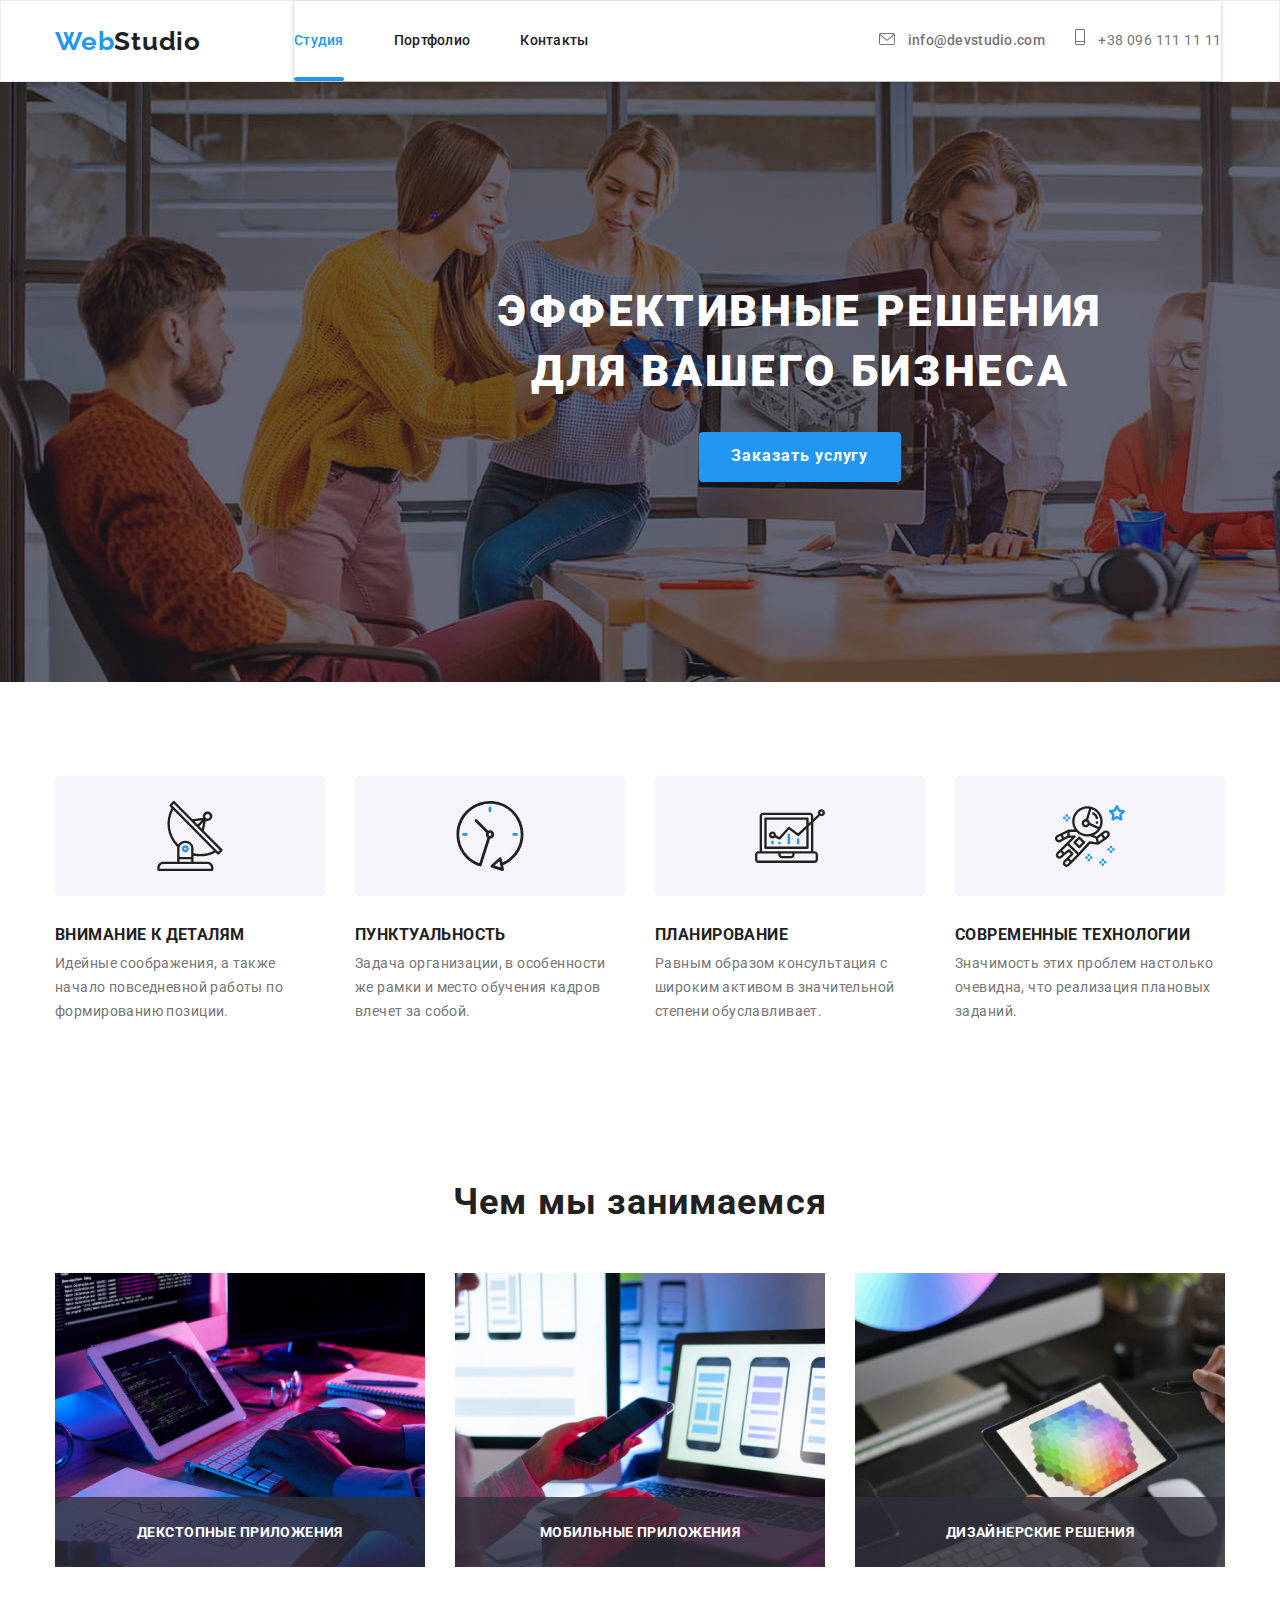
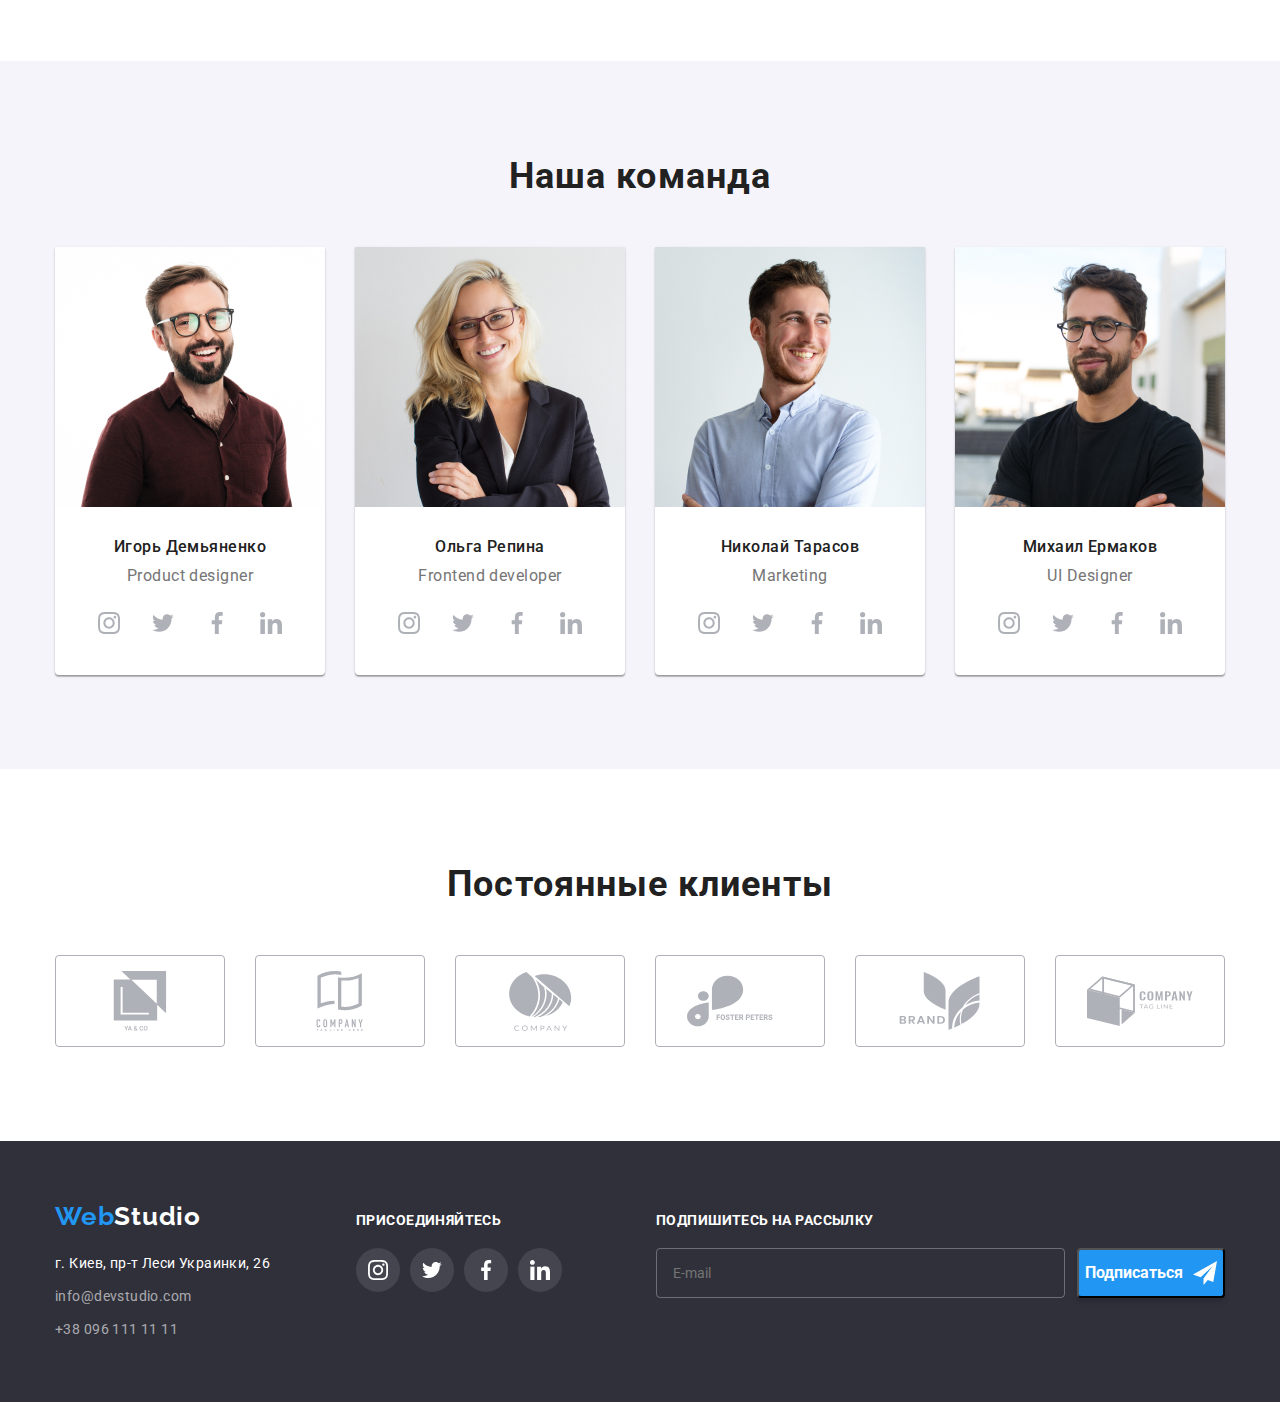
==== index.html @ 5442c419 "123" ====
<!DOCTYPE html>
<html lang="ru">

<head>
	<meta charset="UTF-8">
	<meta http-equiv="X-UA-Compatible" content="IE=edge">
	<meta name="viewport" content="width=device-width, initial-scale=1.0">
	<title>Document</title>

	<link rel="preconnect" href="https://fonts.googleapis.com" />
	<link rel="preconnect" href="https://fonts.gstatic.com" crossorigin />
	<link
		href="https://fonts.googleapis.com/css2?family=Raleway:wght@700&family=Roboto:wght@400;500;700;900&display=swap"
		rel="stylesheet" />
	<link rel="stylesheet"
		href="https://cdnjs.cloudflare.com/ajax/libs/modern-normalize/1.1.0/modern-normalize.min.css" />
	<link rel="stylesheet" href="./css/main.min.css">

</head>

<body>
	<!-- Верхняя часть-->

	<header class="header">
		<div class="container header-division">
			<nav class=" header-nav">
				<a href="./" class="logo" lang="en"><span class="logo--colour">Web</span>Studio</a>
				<button type="button" class="mobile-menu" aria-expanded="false" aria-controls="menu-container"
					data-menu-button>
					<svg width="40px" height="40px" aria-label="Переключатель мобильного меню">

						<use class="icon-menu" href="./images/Presprite/Sprite.svg#burger"></use>
						<use class="icon-cross" href="./images/Presprite/Sprite.svg#close-mobile-menu"></use>
					</svg>
				</button>
				<div class="menu-container" id="menu-container" data-menu>
					<ul class="header-nav__list">
						<li class="header-nav__element"><a class="header-nav__link header-nav__link--current"
								href="./index.html">Студия</a></li>
						<li class="header-nav__element"><a class="header-nav__link"
								href="./portfolio.html">Портфолио</a>
						</li>
						<li class="header-nav__element"><a class="header-nav__link" href="">Контакты</a></li>
					</ul>
					<div class="header-auth">
						<ul class="header-auth__list">
							<li class="header-auth__element" lang="en"><a class="header-auth__link--first"
									href="mailto:info@devstudio.com">
									<svg class="header-auth-icons" width="16" height="12">
										<use href="./images/Presprite/Sprite.svg#icon-envelope-hover"></use>
									</svg>
									info@devstudio.com</a></li>
							<li class="header-auth__element"><a class="header-auth__link--second"
									href="tel:+380961111111">
									<svg class="header-auth-icons" width="10" height="16">
										<use href="./images/Presprite/Sprite.svg#icon-phone"></use>
									</svg>
									+38 096 111 11 11</a></li>
						</ul>
						<ul class="menu-container__socials">
							<li class="menu-container__element"><a class="menu-container__link" href="">Instagramm</a></li>
							<li class="menu-container__element"><a class="menu-container__link" href="">Twitter</a></li>
							<li class="menu-container__element"><a class="menu-container__link" href="">Facebook</a></li>
							<li class="menu-container__element"><a class="menu-container__link" href="">LinkedIn</a></li>
							</l>
					</div>
				</div>
			</nav>

		</div>
	</header>
	<!-- Основная часть -->
	<!-- Герой -->
	<section class="hero">

		<div class="overlay">
			<h1 class="hero-text"> ЭФФЕКТИВНЫЕ РЕШЕНИЯ ДЛЯ ВАШЕГО БИЗНЕСА </h1>
			<ul class="button-block">
				<li>
					<button class="hero-button" value="Заказать услугу" data-modal-open>Заказать услугу
					</button>
					<div class="backdrop is-hidden" data-modal>
						<div class="modal">
							<strong class="modal-text">Оставьте свои данные, мы вам перезвоним</strong>
							<form class="modal-form">
								<label class="form-element" for="user-information">Имя
									<div class="input-father">
										<input class="user-information" type="text" name="user-information"
											id="user-information">
										<span class="label-icon"><svg class="modal-icons">
												<use href="./images/Presprite/Sprite.svg#user-icon"></use>
											</svg></span>
									</div>
								</label>


								<label class="form-element" for="user-phone">Телефон
									<div class="input-father">
										<input class="user-phone" type="tel" name="user-phone" id="user-phone">
										<span class="label-icon"><svg class="modal-icons">
												<use href="./images/Presprite/Sprite.svg#user-mail-icon"></use>
											</svg></span>
									</div>
								</label>


								<label class="form-element" for="user-email">Почта
									<div class="input-father">
										<input class="user-email" type="email" name="user-email" id="user-email">
										<span class="label-icon"><svg class="modal-icons">
												<use href="./images/Presprite/Sprite.svg#user-phone-icon"></use>
											</svg></span>
									</div>
								</label>
								<label class="form-element">Коментарий<textarea placeholder="Введите текст"
										class="user-commentary"></textarea>
								</label>
								<label class="form-element checkbox">
									<input class="checkbox-square" type="checkbox" value="condition"
										name="checkbox"><span class="checkbox-icon"></span>
									<span class="checkbox-text">Cоглашаюсь с условиями и принимаю</span>
									<span class="policy"><a href="" class="chechbox-underline"> Условия
											договора</a></span>
								</label>
								<button class="submit-modal-button" type="submit">Отправить</button>
							</form>
							<button class="close-button" data-modal-close>

								<svg class="close-button-svg">
									<use href="./images/Presprite/Sprite.svg#icon-close-black"></use>
								</svg>
							</button>
						</div>
					</div>

				</li>
			</ul>
		</div>
	</section>
	<!-- Секция "Наши преимущества"-->
	<section class="section">
		<div class="container">
			<h2 class="adventeges-header-start visually-hidden">Наши преимущества</h2>
			<ul class="adventeges-block">
				<li class="adventeges-block-element icon-sattelite">

					<h3 class="adventeges-header-text">Внимание к деталям</h3>
					<p class="adventeges-text">Идейные соображения, а также начало повседневной работы по формированию
						позиции.</p>
				</li>
				<li class="adventeges-block-element icon-clock">
					<h3 class="adventeges-header-text">Пунктуальность</h3>
					<p class="adventeges-text">Задача организации, в особенности же рамки и место обучения кадров влечет
						за собой.</p>
				</li>
				<li class="adventeges-block-element icon-diagrame">
					<h3 class="adventeges-header-text">Планирование</h3>
					<p class="adventeges-text">Равным образом консультация с широким активом в значительной степени
						обуславливает.</p>
				</li>
				<li class="adventeges-block-element icon-austronavt">
					<h3 class="adventeges-header-text">Современные технологии</h3>
					<p class="adventeges-text">Значимость этих проблем настолько очевидна, что реализация плановых
						заданий.</p>
				</li>
			</ul>
		</div>
	</section>
	<!-- Секция "Чем занимаемся"-->
	<section class=" section what-we-do">
		<div class="container">

			<h2 class="what-we-do-header">Чем мы занимаемся</h2>
			<ul class="what-we-do-list">
				<li class="what-we-do-element">
					<img src="./images/img1section2.jpg" alt="Фото програмирования" width="370">
					<div class="what-we-do-overlay">
						<p class="what-we-do-overlay-text">ДЕКСТОПНЫЕ ПРИЛОЖЕНИЯ</p>
					</div>
				</li>
				<li class="what-we-do-element"><img src="./images/img2section2.jpg"
						alt="Фото взаимодействия с телефоном" width="370">
					<div class="what-we-do-overlay">
						<p class="what-we-do-overlay-text">МОБИЛЬНЫЕ ПРИЛОЖЕНИЯ</p>
					</div>
				</li>
				<li class="what-we-do-element">
					<img src="./images/img3section2.jpg" alt="Фото планшета с шестигранником" width="370">
					<div class="what-we-do-overlay">
						<p class="what-we-do-overlay-text">ДИЗАЙНЕРСКИЕ РЕШЕНИЯ</p>
					</div>
				</li>
			</ul>
		</div>
	</section>
	<!--Наша команда-->
	<section class="team-section section">
		<div class="container">
			<h2 class="team-section-header">Наша команда</h2>
			<ul class="team-list">
				<li class="team-list-elements">
					<img src="./images/img1section3.jpg" alt="Игорь">
					<div class="team-list-border">
						<h3 class="team-header-text">Игорь Демьяненко</h3>
						<p class="team-text">Product designer</p>
						<ul class="team-links-list">
							<li class="team-links-element"><a class="team-link" href=""><svg class="social-team-svg"
										alt="instagram">
										<use href="./images/Presprite/Sprite.svg#icon-instagram-icon"></use>
									</svg></a></li>
							<li class="team-links-element"><a class="team-link" href=""><svg class="social-team-svg">
										<use href="./images/Presprite/Sprite.svg#icon-twitter"></use>
									</svg></a></li>
							<li class="team-links-element"><a class="team-link" href=""><svg class="social-team-svg">
										<use href="./images/Presprite/Sprite.svg#icon-facebook"></use>
									</svg></a></li>
							<li class="team-links-element"><a class="team-link" href=""><svg class="social-team-svg">
										<use href="./images/Presprite/Sprite.svg#icon-linkedin"></use>
									</svg></a></li>
						</ul>
					</div>
				</li>
				<li class="team-list-elements">
					<img src="./images/img2section3.jpg" alt="Ольга">
					<div class="team-list-border">
						<h3 class="team-header-text">Ольга Репина</h3>
						<p class="team-text">Frontend developer</p>
						<ul class="team-links-list">
							<li class="team-links-element"><a class="team-link" href=""><svg class="social-team-svg"
										alt="instagram">
										<use href="./images/Presprite/Sprite.svg#icon-instagram-icon"></use>
									</svg></a></li>
							<li class="team-links-element"><a class="team-link" href=""><svg class="social-team-svg">
										<use href="./images/Presprite/Sprite.svg#icon-twitter"></use>
									</svg></a></li>
							<li class="team-links-element"><a class="team-link" href=""><svg class="social-team-svg">
										<use href="./images/Presprite/Sprite.svg#icon-facebook"></use>
									</svg></a></li>
							<li class="team-links-element"><a class="team-link" href=""><svg class="social-team-svg">
										<use href="./images/Presprite/Sprite.svg#icon-linkedin"></use>
									</svg></a></li>
						</ul>
					</div>
				</li>
				<li class="team-list-elements">
					<img src="./images/img3section3.jpg" alt="Николай">
					<div class="team-list-border">
						<h3 class="team-header-text">Николай Тарасов</h3>
						<p class="team-text">Marketing</p>
						<ul class="team-links-list">
							<li class="team-links-element"><a class="team-link" href=""><svg class="social-team-svg"
										alt="instagram">
										<use href="./images/Presprite/Sprite.svg#icon-instagram-icon"></use>
									</svg></a></li>
							<li class="team-links-element"><a class="team-link" href=""><svg class="social-team-svg">
										<use href="./images/Presprite/Sprite.svg#icon-twitter"></use>
									</svg></a></li>
							<li class="team-links-element"><a class="team-link" href=""><svg class="social-team-svg">
										<use href="./images/Presprite/Sprite.svg#icon-facebook"></use>
									</svg></a></li>
							<li class="team-links-element"><a class="team-link" href=""><svg class="social-team-svg">
										<use href="./images/Presprite/Sprite.svg#icon-linkedin"></use>
									</svg></a></li>
						</ul>
					</div>
				</li>
				<li class="team-list-elements">
					<img src="./images/img4section3.jpg" alt="Михаил">
					<div class="team-list-border">
						<h3 class="team-header-text">Михаил Ермаков</h3>
						<p class="team-text">UI Designer</p>
						<ul class="team-links-list">
							<li class="team-links-element"><a class="team-link" href=""><svg class="social-team-svg"
										alt="instagram">
										<use href="./images/Presprite/Sprite.svg#icon-instagram-icon"></use>
									</svg></a></li>
							<li class="team-links-element"><a class="team-link" href=""><svg class="social-team-svg">
										<use href="./images/Presprite/Sprite.svg#icon-twitter"></use>
									</svg></a></li>
							<li class="team-links-element"><a class="team-link" href=""><svg class="social-team-svg">
										<use href="./images/Presprite/Sprite.svg#icon-facebook"></use>
									</svg></a></li>
							<li class="team-links-element"><a class="team-link" href=""><svg class="social-team-svg">
										<use href="./images/Presprite/Sprite.svg#icon-linkedin"></use>
									</svg></a></li>
						</ul>
					</div>
				</li>

			</ul>
		</div>
	</section>
	<!-- Наши клиенты -->

	<section class="clients-section section">
		<div class="container">
			<h2 class="clients-section-header">Постоянные клиенты</h2>
			<ul class="clients-list">
				<li class="clients-element"><a class="clients-link" href=""><svg class="client-icon">
							<use href="./images/Presprite/Sprite.svg#icon-client1"></use>
						</svg></a>
				</li>
				<li class="clients-element"><a class="clients-link" href=""><svg class="client-icon">
							<use href="./images/Presprite/Sprite.svg#icon-client2"></use>
						</svg></a></li>
				<li class="clients-element"><a class="clients-link" href=""><svg class="client-icon">
							<use href="./images/Presprite/Sprite.svg#icon-client3"></use>
						</svg></a></li>
				<li class="clients-element"><a class="clients-link" href=""><svg class="client-icon">
							<use href="./images/Presprite/Sprite.svg#icon-client4"></use>
						</svg></a></li>
				<li class="clients-element"><a class="clients-link" href=""><svg class="client-icon">
							<use href="./images/Presprite/Sprite.svg#icon-client5"></use>
						</svg></a></li>
				<li class="clients-element"><a class="clients-link" href=""><svg class="client-icon">
							<use href="./images/Presprite/Sprite.svg#icon-client6"></use>
						</svg></a></li>
			</ul>
		</div>
	</section>
	<!-- Нижняя часть-->

	<footer class="footer">
		<div class="bottom-block container ">
			<div class="logo-block">
				<a href="./" class="logo logo-block__link"> <span class="logo--colour">Web</span>Studio</a>
				<address class="adress">
					<ul class="adress__list">
						<li class="adress-element"><a class="adress__link"
								href="https://www.google.com/maps/place/%D0%B1%D1%83%D0%BB%D1%8C%D0%B2%D0%B0%D1%80+%D0%9B%D0%B5%D1%81%D1%96+%D0%A3%D0%BA%D1%80%D0%B0%D1%97%D0%BD%D0%BA%D0%B8,+26,+%D0%9A%D0%B8%D1%97%D0%B2,+02000">г.
								Киев, пр-т Леси Украинки, 26</a></li>
						<li class="adress-element" lang="en"><a class="adress__link adress__link--second"
								href="mailto:info@devstudio.com">info@devstudio.com</a></li>
						<li class="adress-element"><a class="adress__link adress__link--second"
								href="tel:+380961111111">+38 096 111 11 11</a></li>
					</ul>
				</address>
			</div>
			<div class="follow-us">
				<p class="follow-us__title">Присоединяйтесь</p>
				<ul class="follow-us__list">
					<li class="follow-us__element"><a class="follow-us__link" href=""><svg class="follow-us__svg">
								<use href="./images/Presprite/Sprite.svg#icon-instagram-icon"></use>
							</svg></a></li>
					<li class="follow-us__element"><a class="follow-us__link" href=""><svg class="follow-us__svg">
								<use href="./images/Presprite/Sprite.svg#icon-twitter"></use>
							</svg></a></li>
					<li class="follow-us__element"><a class="follow-us__link" href=""><svg class="follow-us__svg">
								<use href="./images/Presprite/Sprite.svg#icon-facebook"></use>
							</svg></a></li>
					<li class="follow-us__element"><a class="follow-us__link" href=""><svg class="follow-us__svg">
								<use href="./images/Presprite/Sprite.svg#icon-linkedin"></use>
							</svg></a></li>
				</ul>
			</div>
			<div class="sign">
				<p class="sign__title">ПОДПИШИТЕСЬ НА РАССЫЛКУ</p>
				<form class="sign__form">
					<input class="sign__input" type="email" placeholder="E-mail">
					<button class="sign-button">Подписаться <span class="sign-button__jet"></span>
					</button>
				</form>
			</div>
		</div>
	</footer>
	<script src="./js/modal.js"></script>
	<script src="./js/mobile-menu.js"></script>
</body>

</html>
---- css/main.min.css ----
:root{--primary-text-color: #212121;--logo-span-color: #2196f3;--filler-colour: #2196f3;--contact-links-color: #757575;--filler-text-color: #757575;--hero-background-color: #2F303A;--hero-text-color: #ffffff;--footer-background-color: #2F303A;--portfolio-buttons-background-color: #F5F4FA;--clients-colour: #AFB1B8}.visually-hidden{position:absolute;white-space:nowrap;width:1px;height:1px;overflow:hidden;border:0;padding:0;clip:rect(0 0 0 0);-webkit-clip-path:inset(50%);clip-path:inset(50%);margin:-1px}body{font-family:Roboto, sans-serif;font-weight:400;font-size:14px;line-height:1.71;letter-spacing:0.03em;color:var(--primary-text-color)}body,h1,h2,h3,h4,p,ul,ol{margin:0px;padding:0px}li{list-style-type:none}a{text-decoration:none}img{max-width:100%;display:block;height:auto}.container{padding-left:15px;padding-right:15px;margin-left:auto;margin-right:auto}@media screen and (min-width: 480px){.container{width:480px}}@media screen and (min-width: 480px){.container{width:480px}}@media screen and (min-width: 768px){.container{width:768px}}@media screen and (min-width: 1200px){.container{width:1200px}}.section{padding:60px 0}@media screen and (min-width: 1200px){.section{padding:94px 0}}.header{height:62px;width:100%;border:1px solid #ECECEC}@media screen and (min-width: 768px){.header{height:82px}}.logo{font-family:Raleway, sans-serif;font-weight:700;font-size:24px;line-height:1.167;letter-spacing:0.03em;color:var(--primary-text-color)}@media screen and (max-width: 767.98px){.logo{padding:16px 0}}@media screen and (min-width: 1200px){.logo{font-size:26px;line-height:1.19}}.logo--colour{color:var(--logo-span-color)}.header-division{position:relative;display:block}@media screen and (min-width: 768px){.header-division{display:-webkit-box;display:-ms-flexbox;display:flex}}@media screen and (min-width: 1200px){.header-division{display:-webkit-box;display:-ms-flexbox;display:flex}}.header-nav{display:-webkit-box;display:-ms-flexbox;display:flex;-webkit-box-align:center;-ms-flex-align:center;align-items:center;-webkit-box-pack:justify;-ms-flex-pack:justify;justify-content:space-between}@media screen and (min-width: 768px){.header-nav{height:80px;-webkit-box-align:center;-ms-flex-align:center;align-items:center}}@media screen and (min-width: 1200px){.header-nav{height:80px;-webkit-box-align:center;-ms-flex-align:center;align-items:center}}.mobile-menu{position:absolute;display:-webkit-inline-box;display:-ms-inline-flexbox;display:inline-flex;margin:0;padding:0;border:0;top:10px;right:15px;background-color:transparent;z-index:10}.mobile-menu:hover,.mobile-menu:focus{fill:var(--logo-span-color)}@media screen and (min-width: 768px){.mobile-menu{display:none}}.icon-cross{z-index:10}.mobile-menu .icon-cross{display:none;overflow:hidden}.mobile-menu.is-open .icon-cross{display:block}.mobile-menu.is-open .icon-menu{display:none}.mobile-menu.is-open .logo{display:none}.menu-container{display:none;position:absolute;width:100%;height:796px;padding:48px 40px;z-index:1;top:0;left:0;background-color:var(--hero-text-color);-webkit-box-shadow:0px 4px 8px rgba(0,0,0,0.04),0px 2px 4px rgba(0,0,0,0.08),0px 1px 3px rgba(0,0,0,0.16);box-shadow:0px 4px 8px rgba(0,0,0,0.04),0px 2px 4px rgba(0,0,0,0.08),0px 1px 3px rgba(0,0,0,0.16)}.menu-container.is-open{display:block}@media screen and (min-width: 768px){.menu-container{display:-webkit-box;display:-ms-flexbox;display:flex;position:static;height:80px;margin-left:88px;width:auto;padding:0}}@media screen and (min-width: 1200px){.menu-container{display:-webkit-box;display:-ms-flexbox;display:flex;position:static;height:80px;margin-left:93px;width:auto;padding:0}}.header-nav__list{margin-bottom:301px}@media screen and (min-width: 768px){.header-nav__list{height:80px;display:-webkit-box;display:-ms-flexbox;display:flex;-webkit-box-align:center;-ms-flex-align:center;align-items:center;text-align:center;margin-bottom:0}}@media screen and (min-width: 1200px){.header-nav__list{height:80px;display:-webkit-box;display:-ms-flexbox;display:flex;text-align:center;margin-bottom:0%}}@media screen and (max-width: 767.98px){.header-nav__element{margin-bottom:32px}}@media screen and (min-width: 768px){.header-nav__element{margin-left:50px}.header-nav__element:first-child{margin-left:0px}}@media screen and (min-width: 1200px){.header-nav__element{margin-left:50px}.header-nav__element:first-child{margin-left:0px}}@media screen and (max-width: 767.98px){.header-nav__element:last-child{margin-bottom:0}}.header-nav__link{font-weight:500;font-size:40px;line-height:47px;text-align:center;letter-spacing:0.02em;color:var(--primary-text-color)}.header-nav__link:hover,.header-nav__link:focus,.header-nav__link:active{color:var(--logo-span-color);cursor:pointer}@media screen and (min-width: 768px){.header-nav__link{font-size:14px;line-height:16px}}@media screen and (min-width: 768px){.header-nav__link{position:relative;display:-webkit-box;display:-ms-flexbox;display:flex;-webkit-box-pack:center;-ms-flex-pack:center;justify-content:center;padding-top:32px;padding-bottom:32px;font-weight:500;font-size:14px;line-height:1.14;letter-spacing:0.02em;color:var(--primary-text-color);-webkit-transition:color 250ms cubic-bezier(0.4, 0, 0.2, 1);transition:color 250ms cubic-bezier(0.4, 0, 0.2, 1)}.header-nav__link::after{content:'';position:absolute;bottom:0px;left:0px;width:100%;height:4px;border-radius:4px;background-color:var(--filler-colour);-webkit-transform:scaleX(0);transform:scaleX(0);-webkit-transition:-webkit-transform 250ms cubic-bezier(0.4, 0, 0.2, 1);transition:-webkit-transform 250ms cubic-bezier(0.4, 0, 0.2, 1);transition:transform 250ms cubic-bezier(0.4, 0, 0.2, 1);transition:transform 250ms cubic-bezier(0.4, 0, 0.2, 1), -webkit-transform 250ms cubic-bezier(0.4, 0, 0.2, 1)}.header-nav__link:hover::after,.header-nav__link:focus::after,.header-nav__link:active::after{display:block;-webkit-transform:scaleX(1);transform:scaleX(1)}}@media screen and (min-width: 768px){.header-nav__link--current{color:var(--logo-span-color)}}@media screen and (min-width: 768px){.header-nav__link--current::after{content:'';position:absolute;bottom:0px;left:0px;width:100%;height:4px;border-radius:4px;-webkit-transform:scaleX(1);transform:scaleX(1);background-color:var(--filler-colour)}}@media screen and (min-width: 768px){.header-auth{display:-webkit-box;display:-ms-flexbox;display:flex;-webkit-box-align:center;-ms-flex-align:center;align-items:center;margin-right:0}}@media screen and (min-width: 1200px){.header-auth{margin-left:auto}}@media screen and (max-width: 767.98px){.header-auth__list{display:-webkit-box;display:-ms-flexbox;display:flex;-webkit-box-orient:vertical;-webkit-box-direction:reverse;-ms-flex-direction:column-reverse;flex-direction:column-reverse}}@media screen and (min-width: 768px){.header-auth__list{display:-webkit-box;display:-ms-flexbox;display:flex;-webkit-box-pack:center;-ms-flex-pack:center;justify-content:center;-webkit-box-orient:vertical;-webkit-box-direction:normal;-ms-flex-direction:column;flex-direction:column;margin-left:55px;margin-top:0}}@media screen and (min-width: 1200px){.header-auth__list{display:-webkit-box;display:-ms-flexbox;display:flex;-ms-flex-line-pack:center;align-content:center;margin-left:290px;-webkit-box-orient:horizontal;-webkit-box-direction:normal;-ms-flex-direction:row;flex-direction:row}}@media screen and (max-width: 767.98px){.header-auth__element:first-child{margin-top:32px}}@media screen and (min-width: 1200px){.header-auth__element:first-child{margin-right:30px;-webkit-box-align:baseline;-ms-flex-align:baseline;align-items:baseline}}@media screen and (max-width: 767.98px){.header-auth__link--second{font-weight:500;font-size:34px;line-height:1.18;letter-spacing:0.02em;color:var(--filler-colour);-webkit-transition:color 250ms cubic-bezier(0.4, 0, 0.2, 1),fill 250ms cubic-bezier(0.4, 0, 0.2, 1);transition:color 250ms cubic-bezier(0.4, 0, 0.2, 1),fill 250ms cubic-bezier(0.4, 0, 0.2, 1)}.header-auth__link--second:hover,.header-auth__link--second:focus{fill:var(--logo-span-color);color:var(--logo-span-color)}}@media screen and (min-width: 768px){.header-auth__link--second{color:var(--contact-links-color)}.header-auth__link--second:hover,.header-auth__link--second:focus{fill:var(--logo-span-color);color:var(--logo-span-color);-webkit-transition:color 250ms cubic-bezier(0.4, 0, 0.2, 1),fill 250ms cubic-bezier(0.4, 0, 0.2, 1);transition:color 250ms cubic-bezier(0.4, 0, 0.2, 1),fill 250ms cubic-bezier(0.4, 0, 0.2, 1)}}@media screen and (min-width: 1200px){.header-auth__link--second{padding:32px 0}}@media screen and (max-width: 767.98px){.header-auth__link--first{font-size:24px;line-height:28px;color:var(--contact-links-color)}}@media screen and (min-width: 480px){.header-auth__link--first{width:161px;font-weight:500;letter-spacing:0.02em;color:var(--contact-links-color);-webkit-transition:color 250ms cubic-bezier(0.4, 0, 0.2, 1),fill 250ms cubic-bezier(0.4, 0, 0.2, 1);transition:color 250ms cubic-bezier(0.4, 0, 0.2, 1),fill 250ms cubic-bezier(0.4, 0, 0.2, 1)}}.header-auth__link--first:hover,.header-auth__link--first:focus{fill:var(--logo-span-color);color:var(--logo-span-color)}@media screen and (min-width: 768px){.header-auth__link--first{-webkit-transition:color 250ms cubic-bezier(0.4, 0, 0.2, 1),fill 250ms cubic-bezier(0.4, 0, 0.2, 1);transition:color 250ms cubic-bezier(0.4, 0, 0.2, 1),fill 250ms cubic-bezier(0.4, 0, 0.2, 1)}}@media screen and (min-width: 1200px){.header-auth__link--first{padding:32px 0}}@media screen and (max-width: 767.98px){.header-auth-icons{display:none}}@media screen and (min-width: 768px){.header-auth-icons{margin-right:10px;fill:currentColor}}@media screen and (max-width: 767.98px){.menu-container__socials{display:-webkit-box;display:-ms-flexbox;display:flex;max-width:480px;-webkit-box-pack:justify;-ms-flex-pack:justify;justify-content:space-between;margin-top:64px}}@media screen and (min-width: 768px){.menu-container__socials{display:none}}.menu-container__element{padding-right:5px;border-right:1px solid rgba(33,33,33,0.2)}.menu-container__element:last-child{padding-right:0;border:none}.menu-container__element:not(:first-child){padding-left:5px}@media screen and (max-width: 767.98px){.menu-container__link{font-size:normal;font-weight:500;font-size:18px;line-height:1.22;letter-spacing:0.02em;color:var(--filler-colour)}}.hero{display:-webkit-box;display:-ms-flexbox;display:flex;background:var(--hero-background-color);-ms-flex-line-pack:center;align-content:center;-webkit-box-align:center;-ms-flex-align:center;align-items:center;width:1600px;margin:0 auto}.hero-text{width:696px;margin:0 auto}.button-block{margin-left:auto;margin-right:auto;width:202px;height:50px;border-radius:4px;background-color:var(--filler-colour)}.hero-button{height:50px;padding:10px 32px;border:none;font-weight:700;font-size:16px;line-height:1, 87;letter-spacing:0.06em;background-color:inherit;color:var(--hero-text-color);z-index:2;cursor:pointer}.hero-text{margin-bottom:30px;font-weight:900;font-size:44px;line-height:1.36;text-align:center;letter-spacing:0.06em;text-transform:uppercase;color:var(--hero-text-color)}.backdrop{position:fixed;top:0;left:0;width:100%;height:100%;background-color:rgba(0,0,0,0.2);-webkit-transition:opacity 250ms cubic-bezier(0.4, 0, 0.2, 1),visibility 250ms cubic-bezier(0.4, 0, 0.2, 1);transition:opacity 250ms cubic-bezier(0.4, 0, 0.2, 1),visibility 250ms cubic-bezier(0.4, 0, 0.2, 1)}.backdrop.is-hidden{opacity:0;pointer-events:none;visibility:hidden;-webkit-transition:opacity 250ms cubic-bezier(0.4, 0, 0.2, 1),visibility 250ms cubic-bezier(0.4, 0, 0.2, 1);transition:opacity 250ms cubic-bezier(0.4, 0, 0.2, 1),visibility 250ms cubic-bezier(0.4, 0, 0.2, 1)}.modal{position:absolute;top:50%;left:50%;-webkit-transform:translate(-50%, -50%);transform:translate(-50%, -50%);padding:40px 41px;max-width:528px;max-height:581px;z-index:110;background-color:#ffffff;border-radius:4px;-webkit-transition:opacity 250ms cubic-bezier(0.4, 0, 0.2, 1);transition:opacity 250ms cubic-bezier(0.4, 0, 0.2, 1);visibility:250ms cubic-bezier(0.4, 0, 0.2, 1)}.overlay{display:inline-block;-webkit-box-align:center;-ms-flex-align:center;align-items:center;width:1600px;height:600px;padding-top:200px;padding-bottom:200px;margin-left:auto;margin-right:auto;background-repeat:no-repeat;background-position:center;background-size:cover;background-image:-webkit-gradient(linear, left top, right top, from(rgba(47,48,58,0.4)), to(rgba(47,48,58,0.4))),url(../images/herobackground.jpg);background-image:linear-gradient(to right, rgba(47,48,58,0.4), rgba(47,48,58,0.4)),url(../images/herobackground.jpg)}.modal-form{display:-webkit-box;display:-ms-flexbox;display:flex;-webkit-box-orient:vertical;-webkit-box-direction:normal;-ms-flex-direction:column;flex-direction:column}.form-element{position:relative;margin-top:10px;font-weight:400;font-size:12px;line-height:20px;letter-spacing:0.01em}.user-information,.user-phone,.user-email{width:100%;height:40px;outline:none;border:1px solid rgba(33,33,33,0.2);-webkit-transform:border 250ms;transform:border 250ms}.user-information,.user-phone,.user-email,.user-commentary{border-radius:4px;-webkit-transition:border 250ms cubic-bezier(0.4, 0, 0.2, 1);transition:border 250ms cubic-bezier(0.4, 0, 0.2, 1)}.user-information:focus,.user-information:focus,.user-information:focus,.user-information:focus,.user-phone:focus,.user-phone:focus,.user-phone:focus,.user-phone:focus,.user-email:focus,.user-email:focus,.user-email:focus,.user-email:focus,.user-commentary:focus,.user-commentary:focus,.user-commentary:focus,.user-commentary:focus{border:1px solid #2196F3}.user-commentary{width:100%;height:120px;padding:12px 16px;resize:none;outline:none;border:1px solid rgba(33,33,33,0.2)}.input-father{position:relative}.user-phone,.user-information,.user-email{padding:12px 42px}.label-icon{position:absolute;top:50%;left:15px;width:18px;height:18px;-webkit-transform:translateY(-50%);transform:translateY(-50%)}.user-information:focus ~ .label-icon,.user-phone:focus ~ .label-icon,.user-email:focus ~ .label-icon{fill:var(--logo-span-color)}.modal-icons{position:absolute;width:18px;height:18px;-webkit-transition:fill 250ms cubic-bezier(0.4, 0, 0.2, 1);transition:fill 250ms cubic-bezier(0.4, 0, 0.2, 1)}.modal-icons:focus{fill:var(--logo-span-color)}.submit-modal-button{margin:auto;cursor:pointer;margin-top:30px;width:200px;height:50px;padding:0;color:var(--hero-text-color);background:#188CE8;-webkit-box-shadow:0px 4px 4px rgba(0,0,0,0.15);box-shadow:0px 4px 4px rgba(0,0,0,0.15);border-radius:4px;border-width:0px;font-weight:700;font-size:16px;line-height:1.88;letter-spacing:0.06em}.form-element.checkbox{display:-webkit-box;display:-ms-flexbox;display:flex;-webkit-box-align:center;-ms-flex-align:center;align-items:center;margin-left:11px}.checkbox-square{position:relative;-webkit-appearance:none;-moz-appearance:none;appearance:none;position:absolute;-webkit-box-align:center;-ms-flex-align:center;align-items:center}.checkbox-square:checked+.checkbox-icon{border-color:var(--logo-span-color);background-color:var(--logo-span-color);background-image:url(../images/Presprite/icon-checkbox.svg);background-size:contain;background-origin:border-box}.checkbox-square:focus+.checkbox-icon{border-color:var(--logo-span-color)}.checkbox-icon{margin-right:8.38px;display:inline-block;width:16px;height:15px;border:3px solid var(--primary-text-color);border-radius:3px}.checkbox-text{font-weight:400;font-size:14px;line-height:1.73;letter-spacing:0.03em;color:var(--contact-links-color)}.policy{margin-left:2px}.chechbox-underline{font-weight:400;font-size:14px;line-height:1.73;letter-spacing:0.03em;color:var(--logo-span-color);text-decoration:underline}.modal-text{font-weight:700;font-size:20px;line-height:23px;text-align:center;letter-spacing:0.03em}.close-button{position:absolute;display:-webkit-box;display:-ms-flexbox;display:flex;-webkit-box-pack:center;-ms-flex-pack:center;justify-content:center;-webkit-box-align:center;-ms-flex-align:center;align-items:center;top:8px;right:8px;width:30px;height:30px;border-radius:50%;color:var(#000);background-color:var(--hero-text-color);border:1px solid rgba(0,0,0,0.1);cursor:pointer}.close-button-svg{width:18px;height:18px}.close-button-svg:active,.close-button-svg:focus{border:1px solid var(--logo-span-color);fill:var(--logo-span-color)}.adventeges-block{display:-webkit-box;display:-ms-flexbox;display:flex;text-align:left;margin-bottom:30px}@media screen and (max-width: 1199.98px){.adventeges-block{-ms-flex-wrap:wrap;flex-wrap:wrap}}.adventeges-block-element::before{display:block;content:"";max-width:450px;margin-bottom:30px;height:120px;border-radius:4px;background-repeat:no-repeat;background-position:center;background-color:#F5F4FA}@media screen and (min-width: 768px){.adventeges-block-element{max-width:354px}.adventeges-block-element:nth-child(2n){margin-left:30px}.adventeges-block-element:nth-child(-n+2){margin-bottom:30px}}@media screen and (min-width: 1200px){.adventeges-block-element{margin-left:30px}.adventeges-block-element:first-child{margin-left:0px}}.icon-sattelite::before{background-image:url("../images/Presprite/sattelite.svg")}.icon-clock::before{background-image:url("../images/Presprite/clock.svg")}.icon-diagrame::before{background-image:url("../images/Presprite/diagrame.svg")}.icon-austronavt::before{background-image:url("../images/Presprite/austronavt.svg")}.adventeges-header-text{margin-bottom:10px;height:16px;font-weight:700;line-height:1.14;text-transform:uppercase;color:inherit}@media screen and (max-width: 767.98px){.adventeges-header-text{text-align:center}}@media screen and (min-width: 1200px){.adventeges-header-text{width:270px}}.adventeges-text{height:75px;font-size:14px;line-height:1.71;color:var(--contact-links-color)}@media screen and (min-width: 1200px){.adventeges-text{width:270px}}@media screen and (max-width: 1199.98px){.section.what-we-do{display:none}}.what-we-do{display:block;padding-top:0px;font-weight:700;font-size:36px;line-height:1.17;text-align:center;letter-spacing:0.03em;color:inherit}.what-we-do-list{display:-webkit-box;display:-ms-flexbox;display:flex;-ms-flex-line-pack:center;align-content:center}.what-we-do-element{position:relative;height:294px}.what-we-do-element:not(:first-child){margin-left:30px}.what-we-do-overlay{position:absolute;bottom:0%;left:0%;display:-webkit-box;display:-ms-flexbox;display:flex;-webkit-box-pack:center;-ms-flex-pack:center;justify-content:center;width:100%;height:70px;background-color:rgba(47,48,58,0.8)}.what-we-do-overlay-text{display:-webkit-box;display:-ms-flexbox;display:flex;-webkit-box-align:center;-ms-flex-align:center;align-items:center;font-weight:700;font-size:14px;line-height:16px;text-align:center;letter-spacing:0.03em;color:var(--hero-text-color)}.what-we-do-header{margin-bottom:50px;font-weight:700;font-size:36px;line-height:1.17;text-align:center;letter-spacing:0.03em;color:var(--primary-text-color)}.team-section{font-weight:900;font-size:36px;line-height:1.17;text-align:center;letter-spacing:0.03em;color:inherit;background-color:#F5F4FA}.team-section-header{font-weight:700;font-size:36px;line-height:1.17;text-align:center;letter-spacing:0.03em;color:var(--primary-text-color)}.team-list{margin-top:50px;display:-webkit-box;display:-ms-flexbox;display:flex;-ms-flex-wrap:wrap;flex-wrap:wrap;-webkit-box-pack:center;-ms-flex-pack:center;justify-content:center}.team-list-elements{background:#FFFFFF;-webkit-box-shadow:0px 1px 3px rgba(0,0,0,0.12),0px 1px 1px rgba(0,0,0,0.14),0px 2px 1px rgba(0,0,0,0.2);box-shadow:0px 1px 3px rgba(0,0,0,0.12),0px 1px 1px rgba(0,0,0,0.14),0px 2px 1px rgba(0,0,0,0.2);border-radius:0px 0px 4px 4px}@media screen and (max-width: 767.98px){.team-list-elements{margin-bottom:30px;width:450px;height:622px}}@media screen and (min-width: 768px) and (max-width: 1199.98px){.team-list-elements{width:354px;height:536px}.team-list-elements:nth-child(2n){margin-left:30px}.team-list-elements:nth-child(-n+2){margin-bottom:30px}}@media screen and (min-width: 1200px){.team-list-elements:not(:first-child){margin-left:30px;width:270px}}.team-list-border{padding-top:30px;padding-bottom:30px;padding-left:32px;padding-right:32px}.team-header-text{margin-bottom:10px;font-weight:500;font-size:16px;line-height:1.19;letter-spacing:0.03em;color:inherit}.team-text{font-weight:400;font-size:16px;margin-bottom:16px;line-height:1.19;text-align:center;letter-spacing:0.03em;color:var(--contact-links-color)}.team-links-list{display:-webkit-box;display:-ms-flexbox;display:flex;-webkit-box-pack:center;-ms-flex-pack:center;justify-content:center}.team-links-element:not(:last-child){margin-right:10px}.team-link{display:-webkit-box;display:-ms-flexbox;display:flex;-webkit-box-pack:center;-ms-flex-pack:center;justify-content:center;-webkit-box-align:center;-ms-flex-align:center;align-items:center;width:44px;height:44px;border-radius:50%;background-color:var(--hero-text-color);-webkit-transition:background-color 500ms cubic-bezier(0.4, 0, 0.2, 1);transition:background-color 500ms cubic-bezier(0.4, 0, 0.2, 1)}.team-link:hover .social-team-svg,.team-link:focus .social-team-svg{fill:var(--hero-text-color)}.team-link:hover,.team-link:focus{background-color:var(--filler-colour)}.social-team-svg{width:22px;height:22px;fill:var(--clients-colour);-webkit-transition:fill 500ms cubic-bezier(0.4, 0, 0.2, 1);transition:fill 500ms cubic-bezier(0.4, 0, 0.2, 1)}.clients-section-header{font-style:normal;font-weight:700;font-size:36px;line-height:42px;text-align:center;letter-spacing:0.03em;margin-bottom:30px}@media screen and (min-width: 1200px){.clients-section-header{margin-bottom:50px}}.clients-list{margin-top:30px;display:-webkit-box;display:-ms-flexbox;display:flex;-ms-flex-wrap:wrap;flex-wrap:wrap}@media screen and (max-width: 1199.98px){.clients-list{margin:-15px}}.clients-link{display:-webkit-box;display:-ms-flexbox;display:flex;-webkit-box-align:center;-ms-flex-align:center;align-items:center;-webkit-box-pack:center;-ms-flex-pack:center;justify-content:center;width:100%;height:92px;outline:transparent;border:1px solid #AFB1B8;border-radius:4px;border-color:var(--clients-colour);-webkit-transition:border-color 250ms cubic-bezier(0.4, 0, 0.2, 1);transition:border-color 250ms cubic-bezier(0.4, 0, 0.2, 1)}.clients-link:hover,.clients-link:focus{border-color:var(--filler-colour)}@media screen and (min-width: 768px){.clients-link{width:100%;height:92px}}@media screen and (min-width: 1200px){.clients-link{width:170px;height:92px}}@media screen and (max-width: 767.98px){.clients-element{display:-webkit-box;display:-ms-flexbox;display:flex;-ms-flex-preferred-size:calc((100% - 60px) / 2);flex-basis:calc((100% - 60px) / 2);margin:15px}}@media screen and (min-width: 768px) and (max-width: 1199.98px){.clients-element{display:-webkit-box;display:-ms-flexbox;display:flex;-ms-flex-preferred-size:calc((100% - 90px) / 3);flex-basis:calc((100% - 90px) / 3);margin:15px}}@media screen and (min-width: 1200px){.clients-element:not(:first-child){margin-left:30px}}.client-icon{width:106px;height:60px;fill:var(--clients-colour);-webkit-transition:fill 250ms cubic-bezier(0.4, 0, 0.2, 1);transition:fill 250ms cubic-bezier(0.4, 0, 0.2, 1)}.clients-link:hover .client-icon,.clients-link:focus .client-icon{border-color:var(--filler-colour);fill:var(--filler-colour)}.footer{padding-top:60px;padding-bottom:60px;background-color:var(--footer-background-color)}.bottom-block{text-align:center}@media screen and (min-width: 768px) and (max-width: 1199.98px){.bottom-block{display:-webkit-box;display:-ms-flexbox;display:flex;-ms-flex-wrap:wrap;flex-wrap:wrap;-ms-flex-pack:distribute;justify-content:space-around}}@media screen and (min-width: 1200px){.bottom-block{display:-webkit-box;display:-ms-flexbox;display:flex;-webkit-box-align:baseline;-ms-flex-align:baseline;align-items:baseline}}@media screen and (max-width: 767.98px){.logo-block{display:inline-block;padding-left:auto;padding-right:auto;margin-bottom:60px}}.logo-block__link{display:-webkit-box;display:-ms-flexbox;display:flex;-webkit-box-pack:center;-ms-flex-pack:center;justify-content:center;height:auto;padding:0;margin-bottom:20px;color:var(--hero-text-color)}@media screen and (min-width: 1200px){.logo-block__link{display:-webkit-box;display:-ms-flexbox;display:flex;-webkit-box-pack:start;-ms-flex-pack:start;justify-content:flex-start}}.adress__link{display:-webkit-box;display:-ms-flexbox;display:flex;width:231px;font-style:normal;font-size:14px;line-height:1.71;color:var(--hero-text-color)}@media screen and (max-width: 1199.98px){.adress__link{-webkit-box-pack:center;-ms-flex-pack:center;justify-content:center}}.adress__link--second{color:rgba(255,255,255,0.6);-webkit-transition:250ms cubic-bezier(0.4, 0, 0.2, 1);transition:250ms cubic-bezier(0.4, 0, 0.2, 1)}.adress__link--second:hover,.adress__link--second:focus{color:var(--hero-text-color)}.adress-element:not(:last-child){margin-bottom:9px}.follow-us__title{font-style:normal;font-weight:700;font-size:14px;line-height:16px;margin-bottom:20px;letter-spacing:0.03em;text-transform:uppercase;color:var(--hero-text-color)}@media screen and (min-width: 1200px){.follow-us{margin-left:70px;text-align:start}}.follow-us__list{display:-webkit-box;display:-ms-flexbox;display:flex;-webkit-box-pack:center;-ms-flex-pack:center;justify-content:center}@media screen and (min-width: 1200px){.follow-us__list{-webkit-box-pack:start;-ms-flex-pack:start;justify-content:flex-start}}.follow-us__element:not(:first-child){margin-left:10px}.follow-us__link{display:-webkit-box;display:-ms-flexbox;display:flex;-webkit-box-pack:center;-ms-flex-pack:center;justify-content:center;-webkit-box-align:center;-ms-flex-align:center;align-items:center;width:44px;height:44px;background:rgba(255,255,255,0.1);border-radius:50%;-webkit-transition:background-color 250ms cubic-bezier(0.4, 0, 0.2, 1);transition:background-color 250ms cubic-bezier(0.4, 0, 0.2, 1)}.follow-us__link:hover,.follow-us__link:focus{background-color:var(--filler-colour)}.follow-us__svg{width:20px;height:20px;background-position:center;fill:var(--hero-text-color)}.sign{width:100%}.sign__title{font-weight:700;font-size:14px;line-height:16px;letter-spacing:0.03em;color:var(--hero-text-color)}@media screen and (min-width: 1200px){.sign__title{display:-webkit-box;display:-ms-flexbox;display:flex;-webkit-box-pack:start;-ms-flex-pack:start;justify-content:flex-start}}.sign__form{display:-webkit-box;display:-ms-flexbox;display:flex;margin-top:20px}@media screen and (max-width: 1199.98px){.sign__form{-webkit-box-orient:vertical;-webkit-box-direction:normal;-ms-flex-direction:column;flex-direction:column}}.sign__input{display:-webkit-inline-box;display:-ms-inline-flexbox;display:inline-flex;padding:15px 16px;width:100%;max-width:450px;height:50px;background-color:transparent;color:var(--hero-text-color);border-radius:4px;border:1px solid rgba(255,255,255,0.3)}@media screen and (max-width: 1199.98px){.sign__input{margin-left:auto;margin-right:auto}}.sign-button{display:-webkit-box;display:-ms-flexbox;display:flex;-webkit-box-pack:center;-ms-flex-pack:center;justify-content:center;-webkit-box-align:center;-ms-flex-align:center;align-items:center;cursor:pointer;font-weight:700;font-size:16px;line-height:30px;width:200px;height:50px;margin-left:12px;background-color:var(--logo-span-color);-webkit-box-shadow:0px 4px 4px rgba(0,0,0,0.15);box-shadow:0px 4px 4px rgba(0,0,0,0.15);border-radius:4px;color:var(--hero-text-color)}@media screen and (max-width: 1199.98px){.sign-button{margin-top:20px;margin-left:auto;margin-right:auto}}.sign .sign-button__jet{width:24px;height:24px;margin-left:10px;background-repeat:no-repeat;background-position:center;fill:var(--hero-text-color);background-image:url("../images/Presprite/jet.svg")}@media screen and (min-width: 1200px){.sign{margin-left:94px}}@media screen and (max-width: 1199.98px){.sign{-webkit-box-orient:vertical;-webkit-box-direction:normal;-ms-flex-direction:column;flex-direction:column;margin-top:60px}}.header-outline-portfolio{border:1px solid #ECECEC}.filler__list{display:-webkit-box;display:-ms-flexbox;display:flex;-ms-flex-wrap:wrap;flex-wrap:wrap;-webkit-box-pack:start;-ms-flex-pack:start;justify-content:start;margin-bottom:50px}@media screen and (min-width: 768px){.filler__list{-webkit-box-pack:center;-ms-flex-pack:center;justify-content:center}}@media screen and (min-width: 768px) and (max-width: 1199.98px){.filler__list{margin-bottom:30px}}.filler__element:not(:last-child){margin-right:8px}@media screen and (max-width: 767.98px){.filler__element:not(:nth-last-child(-n+2)){margin-bottom:15px}}.filler__buttons{border:none;font-size:16px;padding:6px 22px;line-height:1.62;letter-spacing:0.03em;color:var(--primary-text-color);background-color:var(--portfolio-buttons-background-color);cursor:inherit;-webkit-transition:color 250ms cubic-bezier(0.4, 0, 0.2, 1),background-color 250ms cubic-bezier(0.4, 0, 0.2, 1),-webkit-box-shadow 250ms cubic-bezier(0.4, 0, 0.2, 1);transition:color 250ms cubic-bezier(0.4, 0, 0.2, 1),background-color 250ms cubic-bezier(0.4, 0, 0.2, 1),-webkit-box-shadow 250ms cubic-bezier(0.4, 0, 0.2, 1);transition:color 250ms cubic-bezier(0.4, 0, 0.2, 1),background-color 250ms cubic-bezier(0.4, 0, 0.2, 1),box-shadow 250ms cubic-bezier(0.4, 0, 0.2, 1);transition:color 250ms cubic-bezier(0.4, 0, 0.2, 1),background-color 250ms cubic-bezier(0.4, 0, 0.2, 1),box-shadow 250ms cubic-bezier(0.4, 0, 0.2, 1),-webkit-box-shadow 250ms cubic-bezier(0.4, 0, 0.2, 1)}.filler__buttons:hover,.filler__buttons:focus{color:var(--hero-text-color);background:var(--filler-colour);cursor:pointer;-webkit-box-shadow:0px 3px 1px rgba(0,0,0,0.1),0px 1px 2px rgba(0,0,0,0.08),0px 2px 2px rgba(0,0,0,0.12);box-shadow:0px 3px 1px rgba(0,0,0,0.1),0px 1px 2px rgba(0,0,0,0.08),0px 2px 2px rgba(0,0,0,0.12);border-radius:4px}.projects__list{display:-webkit-box;display:-ms-flexbox;display:flex;-ms-flex-wrap:wrap;flex-wrap:wrap}.projects__element{background:#FFFFFF;-webkit-box-sizing:border-box;box-sizing:border-box}@media screen and (min-width: 768px) and (max-width: 1199.98px){.projects__element{max-width:354px;-ms-flex-preferred-size:calc((100% - 30px) / 2);flex-basis:calc((100% - 30px) / 2)}}@media screen and (min-width: 1200px){.projects__element{margin-left:30px}}@media screen and (max-width: 767.98px){.projects__element{margin-bottom:30px}}@media screen and (min-width: 768px) and (max-width: 1199.98px){.projects__element:nth-child(2n-1){margin-right:30px}}@media screen and (min-width: 768px) and (max-width: 1199.98px){.projects__element:not(:last-child){margin-bottom:30px}}.projects__element:hover,.projects__element:focus{outline:transparent}@media screen and (min-width: 1200px){.projects__element:nth-child(-n+6){margin-bottom:30px}}@media screen and (min-width: 1200px){.projects__element:nth-child(3n+1){margin-left:0px}}.projects-discription{padding:20px 24px;border-left:1px solid #EEEEEE;border-right:1px solid #EEEEEE;border-bottom:1px solid #EEEEEE}.projects__link{display:block;text-decoration:none;-webkit-transition:-webkit-box-shadow 250ms cubic-bezier(0.4, 0, 0.2, 1);transition:-webkit-box-shadow 250ms cubic-bezier(0.4, 0, 0.2, 1);transition:box-shadow 250ms cubic-bezier(0.4, 0, 0.2, 1);transition:box-shadow 250ms cubic-bezier(0.4, 0, 0.2, 1), -webkit-box-shadow 250ms cubic-bezier(0.4, 0, 0.2, 1)}.projects__link:hover,.projects__link:focus{-webkit-box-shadow:0px 1px 1px rgba(0,0,0,0.12),0px 4px 4px rgba(0,0,0,0.06),1px 4px 6px rgba(0,0,0,0.16);box-shadow:0px 1px 1px rgba(0,0,0,0.12),0px 4px 4px rgba(0,0,0,0.06),1px 4px 6px rgba(0,0,0,0.16)}.projects__thumb{position:relative;overflow:hidden}.card-overlay{position:absolute;display:-webkit-box;display:-ms-flexbox;display:flex;-webkit-box-align:center;-ms-flex-align:center;align-items:center;-webkit-box-pack:center;-ms-flex-pack:center;justify-content:center;top:0;left:0;width:100%;height:100%;padding:24px 63px;background-color:rgba(33,150,243,0.9);-webkit-transform:translateY(101%);transform:translateY(101%);-webkit-transition:-webkit-transform 250ms cubic-bezier(0.4, 0, 0.2, 1);transition:-webkit-transform 250ms cubic-bezier(0.4, 0, 0.2, 1);transition:transform 250ms cubic-bezier(0.4, 0, 0.2, 1);transition:transform 250ms cubic-bezier(0.4, 0, 0.2, 1), -webkit-transform 250ms cubic-bezier(0.4, 0, 0.2, 1)}.projects__link:hover .card-overlay,.projects__link:focus .card-overlay{-webkit-transform:translateY(0%);transform:translateY(0%)}.card-overlay__text{position:absolute;width:322px;height:168px;font-weight:400;font-size:18px;line-height:28px;letter-spacing:0.03em;color:#FFFFFF;-webkit-transition:opacity 250ms ubic-bezier(0.4, 0, 0.2, 1);transition:opacity 250ms ubic-bezier(0.4, 0, 0.2, 1)}.projects-discription__title{margin-bottom:4px;font-weight:700;font-size:18px;line-height:2;letter-spacing:0.06em;color:var(--primary-text-color)}.projects-discription__text{font-size:16px;line-height:1.87;letter-spacing:0.03em;color:var(--contact-links-color);background-color:#FFFFFF}
/*# sourceMappingURL=main.min.css.map */
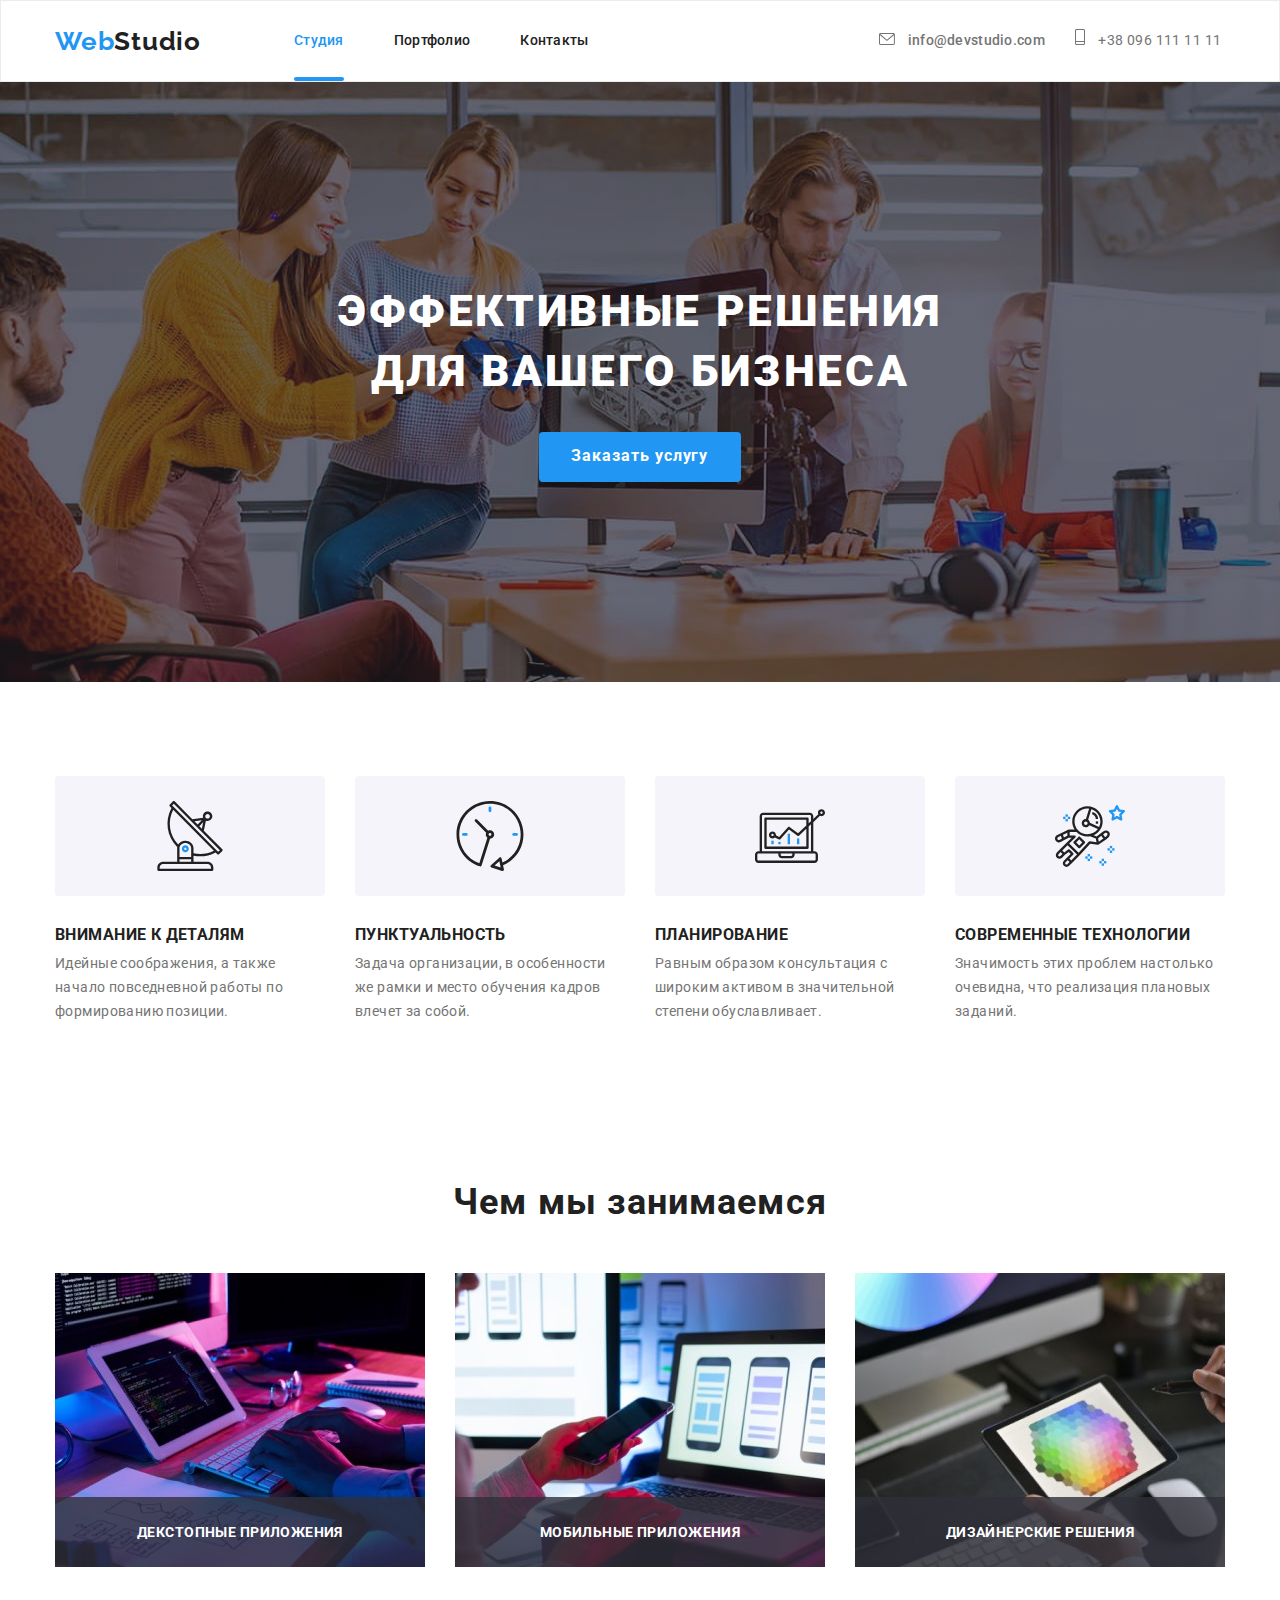
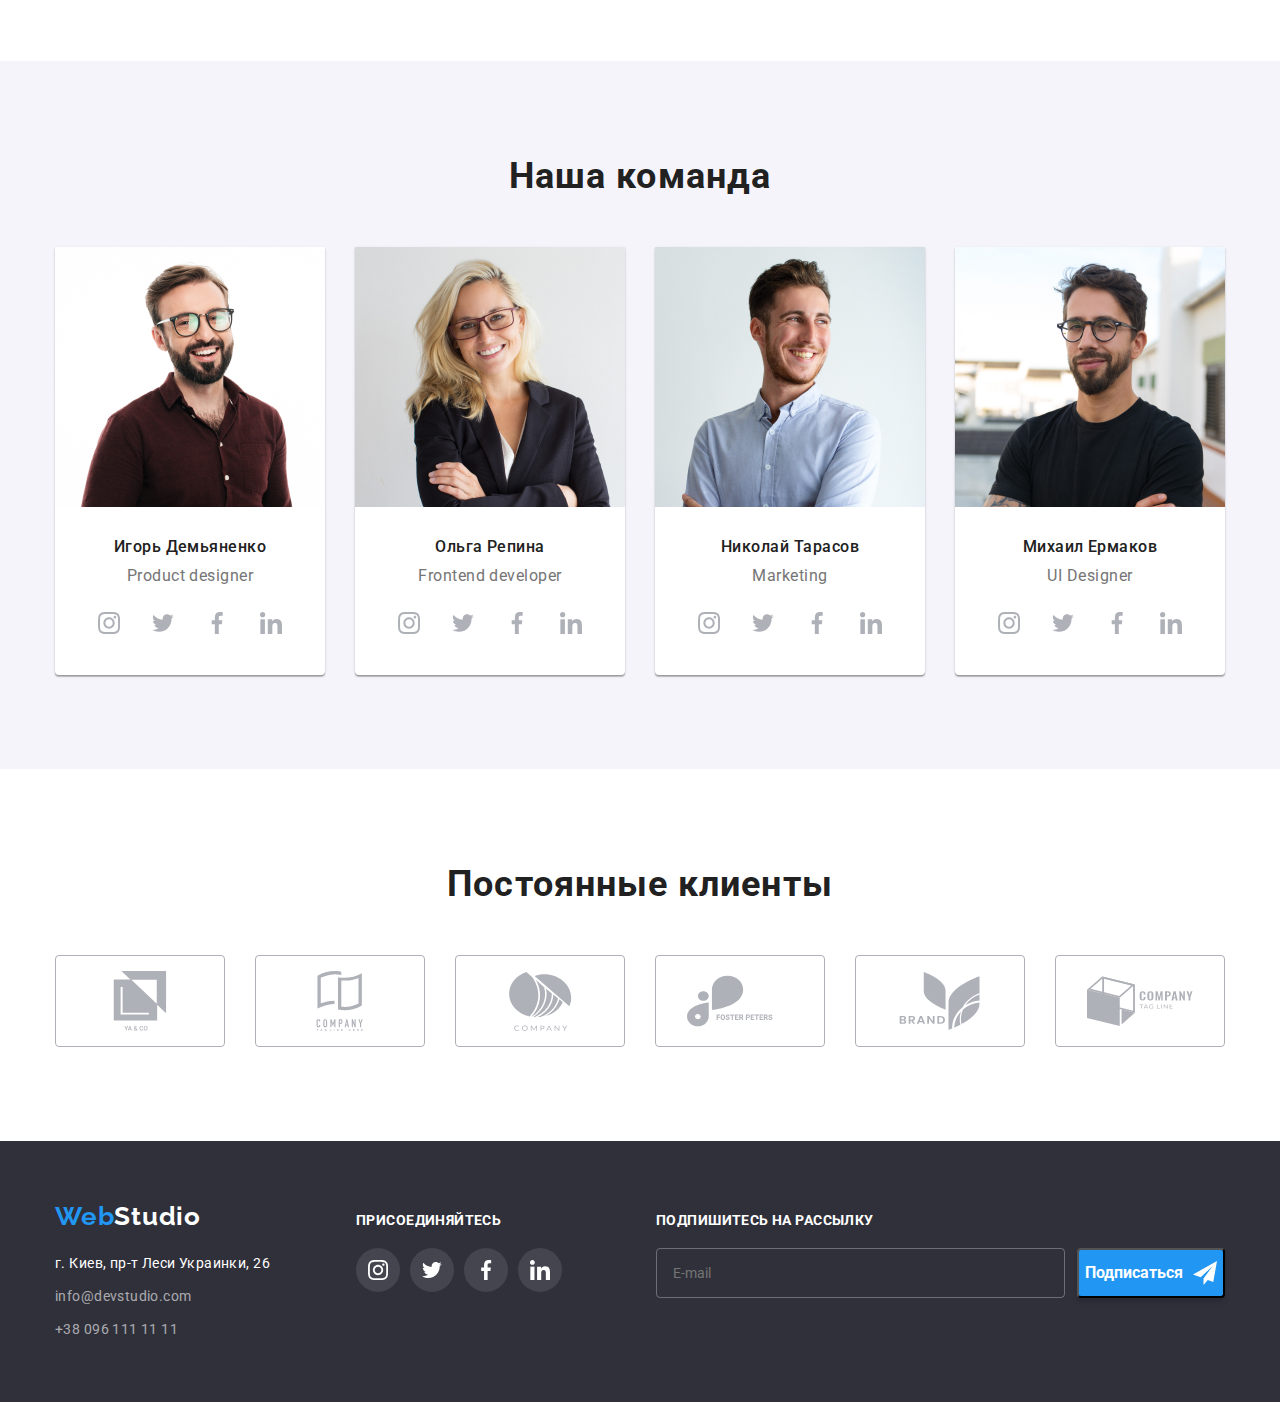
==== commit 4862e058: "123" ====
--- a/index.html
+++ b/index.html
@@ -118,7 +118,7 @@
 								<label class="form-element checkbox">
 									<input class="checkbox-square" type="checkbox" value="condition"
 										name="checkbox"><span class="checkbox-icon"></span>
-									<span class="checkbox-text">Cоглашаюсь с условиями и принимаю</span>
+									<span class="checkbox-text">Cоглашаюсь с условиями и принимаю </span>
 									<span class="policy"><a href="" class="chechbox-underline"> Условия
 											договора</a></span>
 								</label>
@@ -173,19 +173,19 @@
 			<h2 class="what-we-do-header">Чем мы занимаемся</h2>
 			<ul class="what-we-do-list">
 				<li class="what-we-do-element">
-					<img src="./images/img1section2.jpg" alt="Фото програмирования" width="370">
+					<img src="./images/adventeges-desktop/img1section2.jpg" alt="Фото програмирования" width="370">
 					<div class="what-we-do-overlay">
 						<p class="what-we-do-overlay-text">ДЕКСТОПНЫЕ ПРИЛОЖЕНИЯ</p>
 					</div>
 				</li>
-				<li class="what-we-do-element"><img src="./images/img2section2.jpg"
+				<li class="what-we-do-element"><img src="./images/adventeges-desktop/img2section2.jpg"
 						alt="Фото взаимодействия с телефоном" width="370">
 					<div class="what-we-do-overlay">
 						<p class="what-we-do-overlay-text">МОБИЛЬНЫЕ ПРИЛОЖЕНИЯ</p>
 					</div>
 				</li>
 				<li class="what-we-do-element">
-					<img src="./images/img3section2.jpg" alt="Фото планшета с шестигранником" width="370">
+					<img src="./images/adventeges-desktop/img3section2.jpg" alt="Фото планшета с шестигранником" width="370">
 					<div class="what-we-do-overlay">
 						<p class="what-we-do-overlay-text">ДИЗАЙНЕРСКИЕ РЕШЕНИЯ</p>
 					</div>
@@ -199,7 +199,7 @@
 			<h2 class="team-section-header">Наша команда</h2>
 			<ul class="team-list">
 				<li class="team-list-elements">
-					<img src="./images/img1section3.jpg" alt="Игорь">
+					<img src="./images/Team-desktop/img1section3.jpg" alt="Игорь">
 					<div class="team-list-border">
 						<h3 class="team-header-text">Игорь Демьяненко</h3>
 						<p class="team-text">Product designer</p>
@@ -221,7 +221,7 @@
 					</div>
 				</li>
 				<li class="team-list-elements">
-					<img src="./images/img2section3.jpg" alt="Ольга">
+					<img src="./images/Team-desktop/img2section3.jpg" alt="Ольга">
 					<div class="team-list-border">
 						<h3 class="team-header-text">Ольга Репина</h3>
 						<p class="team-text">Frontend developer</p>
@@ -243,7 +243,7 @@
 					</div>
 				</li>
 				<li class="team-list-elements">
-					<img src="./images/img3section3.jpg" alt="Николай">
+					<img src="./images/Team-desktop/img3section3.jpg" alt="Николай">
 					<div class="team-list-border">
 						<h3 class="team-header-text">Николай Тарасов</h3>
 						<p class="team-text">Marketing</p>
@@ -265,7 +265,7 @@
 					</div>
 				</li>
 				<li class="team-list-elements">
-					<img src="./images/img4section3.jpg" alt="Михаил">
+					<img src="./images/Team-desktop/img4section3.jpg" alt="Михаил">
 					<div class="team-list-border">
 						<h3 class="team-header-text">Михаил Ермаков</h3>
 						<p class="team-text">UI Designer</p>
--- a/css/main.min.css
+++ b/css/main.min.css
@@ -1,2 +1,2 @@
-:root{--primary-text-color: #212121;--logo-span-color: #2196f3;--filler-colour: #2196f3;--contact-links-color: #757575;--filler-text-color: #757575;--hero-background-color: #2F303A;--hero-text-color: #ffffff;--footer-background-color: #2F303A;--portfolio-buttons-background-color: #F5F4FA;--clients-colour: #AFB1B8}.visually-hidden{position:absolute;white-space:nowrap;width:1px;height:1px;overflow:hidden;border:0;padding:0;clip:rect(0 0 0 0);-webkit-clip-path:inset(50%);clip-path:inset(50%);margin:-1px}body{font-family:Roboto, sans-serif;font-weight:400;font-size:14px;line-height:1.71;letter-spacing:0.03em;color:var(--primary-text-color)}body,h1,h2,h3,h4,p,ul,ol{margin:0px;padding:0px}li{list-style-type:none}a{text-decoration:none}img{max-width:100%;display:block;height:auto}.container{padding-left:15px;padding-right:15px;margin-left:auto;margin-right:auto}@media screen and (min-width: 480px){.container{width:480px}}@media screen and (min-width: 480px){.container{width:480px}}@media screen and (min-width: 768px){.container{width:768px}}@media screen and (min-width: 1200px){.container{width:1200px}}.section{padding:60px 0}@media screen and (min-width: 1200px){.section{padding:94px 0}}.header{height:62px;width:100%;border:1px solid #ECECEC}@media screen and (min-width: 768px){.header{height:82px}}.logo{font-family:Raleway, sans-serif;font-weight:700;font-size:24px;line-height:1.167;letter-spacing:0.03em;color:var(--primary-text-color)}@media screen and (max-width: 767.98px){.logo{padding:16px 0}}@media screen and (min-width: 1200px){.logo{font-size:26px;line-height:1.19}}.logo--colour{color:var(--logo-span-color)}.header-division{position:relative;display:block}@media screen and (min-width: 768px){.header-division{display:-webkit-box;display:-ms-flexbox;display:flex}}@media screen and (min-width: 1200px){.header-division{display:-webkit-box;display:-ms-flexbox;display:flex}}.header-nav{display:-webkit-box;display:-ms-flexbox;display:flex;-webkit-box-align:center;-ms-flex-align:center;align-items:center;-webkit-box-pack:justify;-ms-flex-pack:justify;justify-content:space-between}@media screen and (min-width: 768px){.header-nav{height:80px;-webkit-box-align:center;-ms-flex-align:center;align-items:center}}@media screen and (min-width: 1200px){.header-nav{height:80px;-webkit-box-align:center;-ms-flex-align:center;align-items:center}}.mobile-menu{position:absolute;display:-webkit-inline-box;display:-ms-inline-flexbox;display:inline-flex;margin:0;padding:0;border:0;top:10px;right:15px;background-color:transparent;z-index:10}.mobile-menu:hover,.mobile-menu:focus{fill:var(--logo-span-color)}@media screen and (min-width: 768px){.mobile-menu{display:none}}.icon-cross{z-index:10}.mobile-menu .icon-cross{display:none;overflow:hidden}.mobile-menu.is-open .icon-cross{display:block}.mobile-menu.is-open .icon-menu{display:none}.mobile-menu.is-open .logo{display:none}.menu-container{display:none;position:absolute;width:100%;height:796px;padding:48px 40px;z-index:1;top:0;left:0;background-color:var(--hero-text-color);-webkit-box-shadow:0px 4px 8px rgba(0,0,0,0.04),0px 2px 4px rgba(0,0,0,0.08),0px 1px 3px rgba(0,0,0,0.16);box-shadow:0px 4px 8px rgba(0,0,0,0.04),0px 2px 4px rgba(0,0,0,0.08),0px 1px 3px rgba(0,0,0,0.16)}.menu-container.is-open{display:block}@media screen and (min-width: 768px){.menu-container{display:-webkit-box;display:-ms-flexbox;display:flex;position:static;height:80px;margin-left:88px;width:auto;padding:0}}@media screen and (min-width: 1200px){.menu-container{display:-webkit-box;display:-ms-flexbox;display:flex;position:static;height:80px;margin-left:93px;width:auto;padding:0}}.header-nav__list{margin-bottom:301px}@media screen and (min-width: 768px){.header-nav__list{height:80px;display:-webkit-box;display:-ms-flexbox;display:flex;-webkit-box-align:center;-ms-flex-align:center;align-items:center;text-align:center;margin-bottom:0}}@media screen and (min-width: 1200px){.header-nav__list{height:80px;display:-webkit-box;display:-ms-flexbox;display:flex;text-align:center;margin-bottom:0%}}@media screen and (max-width: 767.98px){.header-nav__element{margin-bottom:32px}}@media screen and (min-width: 768px){.header-nav__element{margin-left:50px}.header-nav__element:first-child{margin-left:0px}}@media screen and (min-width: 1200px){.header-nav__element{margin-left:50px}.header-nav__element:first-child{margin-left:0px}}@media screen and (max-width: 767.98px){.header-nav__element:last-child{margin-bottom:0}}.header-nav__link{font-weight:500;font-size:40px;line-height:47px;text-align:center;letter-spacing:0.02em;color:var(--primary-text-color)}.header-nav__link:hover,.header-nav__link:focus,.header-nav__link:active{color:var(--logo-span-color);cursor:pointer}@media screen and (min-width: 768px){.header-nav__link{font-size:14px;line-height:16px}}@media screen and (min-width: 768px){.header-nav__link{position:relative;display:-webkit-box;display:-ms-flexbox;display:flex;-webkit-box-pack:center;-ms-flex-pack:center;justify-content:center;padding-top:32px;padding-bottom:32px;font-weight:500;font-size:14px;line-height:1.14;letter-spacing:0.02em;color:var(--primary-text-color);-webkit-transition:color 250ms cubic-bezier(0.4, 0, 0.2, 1);transition:color 250ms cubic-bezier(0.4, 0, 0.2, 1)}.header-nav__link::after{content:'';position:absolute;bottom:0px;left:0px;width:100%;height:4px;border-radius:4px;background-color:var(--filler-colour);-webkit-transform:scaleX(0);transform:scaleX(0);-webkit-transition:-webkit-transform 250ms cubic-bezier(0.4, 0, 0.2, 1);transition:-webkit-transform 250ms cubic-bezier(0.4, 0, 0.2, 1);transition:transform 250ms cubic-bezier(0.4, 0, 0.2, 1);transition:transform 250ms cubic-bezier(0.4, 0, 0.2, 1), -webkit-transform 250ms cubic-bezier(0.4, 0, 0.2, 1)}.header-nav__link:hover::after,.header-nav__link:focus::after,.header-nav__link:active::after{display:block;-webkit-transform:scaleX(1);transform:scaleX(1)}}@media screen and (min-width: 768px){.header-nav__link--current{color:var(--logo-span-color)}}@media screen and (min-width: 768px){.header-nav__link--current::after{content:'';position:absolute;bottom:0px;left:0px;width:100%;height:4px;border-radius:4px;-webkit-transform:scaleX(1);transform:scaleX(1);background-color:var(--filler-colour)}}@media screen and (min-width: 768px){.header-auth{display:-webkit-box;display:-ms-flexbox;display:flex;-webkit-box-align:center;-ms-flex-align:center;align-items:center;margin-right:0}}@media screen and (min-width: 1200px){.header-auth{margin-left:auto}}@media screen and (max-width: 767.98px){.header-auth__list{display:-webkit-box;display:-ms-flexbox;display:flex;-webkit-box-orient:vertical;-webkit-box-direction:reverse;-ms-flex-direction:column-reverse;flex-direction:column-reverse}}@media screen and (min-width: 768px){.header-auth__list{display:-webkit-box;display:-ms-flexbox;display:flex;-webkit-box-pack:center;-ms-flex-pack:center;justify-content:center;-webkit-box-orient:vertical;-webkit-box-direction:normal;-ms-flex-direction:column;flex-direction:column;margin-left:55px;margin-top:0}}@media screen and (min-width: 1200px){.header-auth__list{display:-webkit-box;display:-ms-flexbox;display:flex;-ms-flex-line-pack:center;align-content:center;margin-left:290px;-webkit-box-orient:horizontal;-webkit-box-direction:normal;-ms-flex-direction:row;flex-direction:row}}@media screen and (max-width: 767.98px){.header-auth__element:first-child{margin-top:32px}}@media screen and (min-width: 1200px){.header-auth__element:first-child{margin-right:30px;-webkit-box-align:baseline;-ms-flex-align:baseline;align-items:baseline}}@media screen and (max-width: 767.98px){.header-auth__link--second{font-weight:500;font-size:34px;line-height:1.18;letter-spacing:0.02em;color:var(--filler-colour);-webkit-transition:color 250ms cubic-bezier(0.4, 0, 0.2, 1),fill 250ms cubic-bezier(0.4, 0, 0.2, 1);transition:color 250ms cubic-bezier(0.4, 0, 0.2, 1),fill 250ms cubic-bezier(0.4, 0, 0.2, 1)}.header-auth__link--second:hover,.header-auth__link--second:focus{fill:var(--logo-span-color);color:var(--logo-span-color)}}@media screen and (min-width: 768px){.header-auth__link--second{color:var(--contact-links-color)}.header-auth__link--second:hover,.header-auth__link--second:focus{fill:var(--logo-span-color);color:var(--logo-span-color);-webkit-transition:color 250ms cubic-bezier(0.4, 0, 0.2, 1),fill 250ms cubic-bezier(0.4, 0, 0.2, 1);transition:color 250ms cubic-bezier(0.4, 0, 0.2, 1),fill 250ms cubic-bezier(0.4, 0, 0.2, 1)}}@media screen and (min-width: 1200px){.header-auth__link--second{padding:32px 0}}@media screen and (max-width: 767.98px){.header-auth__link--first{font-size:24px;line-height:28px;color:var(--contact-links-color)}}@media screen and (min-width: 480px){.header-auth__link--first{width:161px;font-weight:500;letter-spacing:0.02em;color:var(--contact-links-color);-webkit-transition:color 250ms cubic-bezier(0.4, 0, 0.2, 1),fill 250ms cubic-bezier(0.4, 0, 0.2, 1);transition:color 250ms cubic-bezier(0.4, 0, 0.2, 1),fill 250ms cubic-bezier(0.4, 0, 0.2, 1)}}.header-auth__link--first:hover,.header-auth__link--first:focus{fill:var(--logo-span-color);color:var(--logo-span-color)}@media screen and (min-width: 768px){.header-auth__link--first{-webkit-transition:color 250ms cubic-bezier(0.4, 0, 0.2, 1),fill 250ms cubic-bezier(0.4, 0, 0.2, 1);transition:color 250ms cubic-bezier(0.4, 0, 0.2, 1),fill 250ms cubic-bezier(0.4, 0, 0.2, 1)}}@media screen and (min-width: 1200px){.header-auth__link--first{padding:32px 0}}@media screen and (max-width: 767.98px){.header-auth-icons{display:none}}@media screen and (min-width: 768px){.header-auth-icons{margin-right:10px;fill:currentColor}}@media screen and (max-width: 767.98px){.menu-container__socials{display:-webkit-box;display:-ms-flexbox;display:flex;max-width:480px;-webkit-box-pack:justify;-ms-flex-pack:justify;justify-content:space-between;margin-top:64px}}@media screen and (min-width: 768px){.menu-container__socials{display:none}}.menu-container__element{padding-right:5px;border-right:1px solid rgba(33,33,33,0.2)}.menu-container__element:last-child{padding-right:0;border:none}.menu-container__element:not(:first-child){padding-left:5px}@media screen and (max-width: 767.98px){.menu-container__link{font-size:normal;font-weight:500;font-size:18px;line-height:1.22;letter-spacing:0.02em;color:var(--filler-colour)}}.hero{display:-webkit-box;display:-ms-flexbox;display:flex;background:var(--hero-background-color);-ms-flex-line-pack:center;align-content:center;-webkit-box-align:center;-ms-flex-align:center;align-items:center;width:1600px;margin:0 auto}.hero-text{width:696px;margin:0 auto}.button-block{margin-left:auto;margin-right:auto;width:202px;height:50px;border-radius:4px;background-color:var(--filler-colour)}.hero-button{height:50px;padding:10px 32px;border:none;font-weight:700;font-size:16px;line-height:1, 87;letter-spacing:0.06em;background-color:inherit;color:var(--hero-text-color);z-index:2;cursor:pointer}.hero-text{margin-bottom:30px;font-weight:900;font-size:44px;line-height:1.36;text-align:center;letter-spacing:0.06em;text-transform:uppercase;color:var(--hero-text-color)}.backdrop{position:fixed;top:0;left:0;width:100%;height:100%;background-color:rgba(0,0,0,0.2);-webkit-transition:opacity 250ms cubic-bezier(0.4, 0, 0.2, 1),visibility 250ms cubic-bezier(0.4, 0, 0.2, 1);transition:opacity 250ms cubic-bezier(0.4, 0, 0.2, 1),visibility 250ms cubic-bezier(0.4, 0, 0.2, 1)}.backdrop.is-hidden{opacity:0;pointer-events:none;visibility:hidden;-webkit-transition:opacity 250ms cubic-bezier(0.4, 0, 0.2, 1),visibility 250ms cubic-bezier(0.4, 0, 0.2, 1);transition:opacity 250ms cubic-bezier(0.4, 0, 0.2, 1),visibility 250ms cubic-bezier(0.4, 0, 0.2, 1)}.modal{position:absolute;top:50%;left:50%;-webkit-transform:translate(-50%, -50%);transform:translate(-50%, -50%);padding:40px 41px;max-width:528px;max-height:581px;z-index:110;background-color:#ffffff;border-radius:4px;-webkit-transition:opacity 250ms cubic-bezier(0.4, 0, 0.2, 1);transition:opacity 250ms cubic-bezier(0.4, 0, 0.2, 1);visibility:250ms cubic-bezier(0.4, 0, 0.2, 1)}.overlay{display:inline-block;-webkit-box-align:center;-ms-flex-align:center;align-items:center;width:1600px;height:600px;padding-top:200px;padding-bottom:200px;margin-left:auto;margin-right:auto;background-repeat:no-repeat;background-position:center;background-size:cover;background-image:-webkit-gradient(linear, left top, right top, from(rgba(47,48,58,0.4)), to(rgba(47,48,58,0.4))),url(../images/herobackground.jpg);background-image:linear-gradient(to right, rgba(47,48,58,0.4), rgba(47,48,58,0.4)),url(../images/herobackground.jpg)}.modal-form{display:-webkit-box;display:-ms-flexbox;display:flex;-webkit-box-orient:vertical;-webkit-box-direction:normal;-ms-flex-direction:column;flex-direction:column}.form-element{position:relative;margin-top:10px;font-weight:400;font-size:12px;line-height:20px;letter-spacing:0.01em}.user-information,.user-phone,.user-email{width:100%;height:40px;outline:none;border:1px solid rgba(33,33,33,0.2);-webkit-transform:border 250ms;transform:border 250ms}.user-information,.user-phone,.user-email,.user-commentary{border-radius:4px;-webkit-transition:border 250ms cubic-bezier(0.4, 0, 0.2, 1);transition:border 250ms cubic-bezier(0.4, 0, 0.2, 1)}.user-information:focus,.user-information:focus,.user-information:focus,.user-information:focus,.user-phone:focus,.user-phone:focus,.user-phone:focus,.user-phone:focus,.user-email:focus,.user-email:focus,.user-email:focus,.user-email:focus,.user-commentary:focus,.user-commentary:focus,.user-commentary:focus,.user-commentary:focus{border:1px solid #2196F3}.user-commentary{width:100%;height:120px;padding:12px 16px;resize:none;outline:none;border:1px solid rgba(33,33,33,0.2)}.input-father{position:relative}.user-phone,.user-information,.user-email{padding:12px 42px}.label-icon{position:absolute;top:50%;left:15px;width:18px;height:18px;-webkit-transform:translateY(-50%);transform:translateY(-50%)}.user-information:focus ~ .label-icon,.user-phone:focus ~ .label-icon,.user-email:focus ~ .label-icon{fill:var(--logo-span-color)}.modal-icons{position:absolute;width:18px;height:18px;-webkit-transition:fill 250ms cubic-bezier(0.4, 0, 0.2, 1);transition:fill 250ms cubic-bezier(0.4, 0, 0.2, 1)}.modal-icons:focus{fill:var(--logo-span-color)}.submit-modal-button{margin:auto;cursor:pointer;margin-top:30px;width:200px;height:50px;padding:0;color:var(--hero-text-color);background:#188CE8;-webkit-box-shadow:0px 4px 4px rgba(0,0,0,0.15);box-shadow:0px 4px 4px rgba(0,0,0,0.15);border-radius:4px;border-width:0px;font-weight:700;font-size:16px;line-height:1.88;letter-spacing:0.06em}.form-element.checkbox{display:-webkit-box;display:-ms-flexbox;display:flex;-webkit-box-align:center;-ms-flex-align:center;align-items:center;margin-left:11px}.checkbox-square{position:relative;-webkit-appearance:none;-moz-appearance:none;appearance:none;position:absolute;-webkit-box-align:center;-ms-flex-align:center;align-items:center}.checkbox-square:checked+.checkbox-icon{border-color:var(--logo-span-color);background-color:var(--logo-span-color);background-image:url(../images/Presprite/icon-checkbox.svg);background-size:contain;background-origin:border-box}.checkbox-square:focus+.checkbox-icon{border-color:var(--logo-span-color)}.checkbox-icon{margin-right:8.38px;display:inline-block;width:16px;height:15px;border:3px solid var(--primary-text-color);border-radius:3px}.checkbox-text{font-weight:400;font-size:14px;line-height:1.73;letter-spacing:0.03em;color:var(--contact-links-color)}.policy{margin-left:2px}.chechbox-underline{font-weight:400;font-size:14px;line-height:1.73;letter-spacing:0.03em;color:var(--logo-span-color);text-decoration:underline}.modal-text{font-weight:700;font-size:20px;line-height:23px;text-align:center;letter-spacing:0.03em}.close-button{position:absolute;display:-webkit-box;display:-ms-flexbox;display:flex;-webkit-box-pack:center;-ms-flex-pack:center;justify-content:center;-webkit-box-align:center;-ms-flex-align:center;align-items:center;top:8px;right:8px;width:30px;height:30px;border-radius:50%;color:var(#000);background-color:var(--hero-text-color);border:1px solid rgba(0,0,0,0.1);cursor:pointer}.close-button-svg{width:18px;height:18px}.close-button-svg:active,.close-button-svg:focus{border:1px solid var(--logo-span-color);fill:var(--logo-span-color)}.adventeges-block{display:-webkit-box;display:-ms-flexbox;display:flex;text-align:left;margin-bottom:30px}@media screen and (max-width: 1199.98px){.adventeges-block{-ms-flex-wrap:wrap;flex-wrap:wrap}}.adventeges-block-element::before{display:block;content:"";max-width:450px;margin-bottom:30px;height:120px;border-radius:4px;background-repeat:no-repeat;background-position:center;background-color:#F5F4FA}@media screen and (min-width: 768px){.adventeges-block-element{max-width:354px}.adventeges-block-element:nth-child(2n){margin-left:30px}.adventeges-block-element:nth-child(-n+2){margin-bottom:30px}}@media screen and (min-width: 1200px){.adventeges-block-element{margin-left:30px}.adventeges-block-element:first-child{margin-left:0px}}.icon-sattelite::before{background-image:url("../images/Presprite/sattelite.svg")}.icon-clock::before{background-image:url("../images/Presprite/clock.svg")}.icon-diagrame::before{background-image:url("../images/Presprite/diagrame.svg")}.icon-austronavt::before{background-image:url("../images/Presprite/austronavt.svg")}.adventeges-header-text{margin-bottom:10px;height:16px;font-weight:700;line-height:1.14;text-transform:uppercase;color:inherit}@media screen and (max-width: 767.98px){.adventeges-header-text{text-align:center}}@media screen and (min-width: 1200px){.adventeges-header-text{width:270px}}.adventeges-text{height:75px;font-size:14px;line-height:1.71;color:var(--contact-links-color)}@media screen and (min-width: 1200px){.adventeges-text{width:270px}}@media screen and (max-width: 1199.98px){.section.what-we-do{display:none}}.what-we-do{display:block;padding-top:0px;font-weight:700;font-size:36px;line-height:1.17;text-align:center;letter-spacing:0.03em;color:inherit}.what-we-do-list{display:-webkit-box;display:-ms-flexbox;display:flex;-ms-flex-line-pack:center;align-content:center}.what-we-do-element{position:relative;height:294px}.what-we-do-element:not(:first-child){margin-left:30px}.what-we-do-overlay{position:absolute;bottom:0%;left:0%;display:-webkit-box;display:-ms-flexbox;display:flex;-webkit-box-pack:center;-ms-flex-pack:center;justify-content:center;width:100%;height:70px;background-color:rgba(47,48,58,0.8)}.what-we-do-overlay-text{display:-webkit-box;display:-ms-flexbox;display:flex;-webkit-box-align:center;-ms-flex-align:center;align-items:center;font-weight:700;font-size:14px;line-height:16px;text-align:center;letter-spacing:0.03em;color:var(--hero-text-color)}.what-we-do-header{margin-bottom:50px;font-weight:700;font-size:36px;line-height:1.17;text-align:center;letter-spacing:0.03em;color:var(--primary-text-color)}.team-section{font-weight:900;font-size:36px;line-height:1.17;text-align:center;letter-spacing:0.03em;color:inherit;background-color:#F5F4FA}.team-section-header{font-weight:700;font-size:36px;line-height:1.17;text-align:center;letter-spacing:0.03em;color:var(--primary-text-color)}.team-list{margin-top:50px;display:-webkit-box;display:-ms-flexbox;display:flex;-ms-flex-wrap:wrap;flex-wrap:wrap;-webkit-box-pack:center;-ms-flex-pack:center;justify-content:center}.team-list-elements{background:#FFFFFF;-webkit-box-shadow:0px 1px 3px rgba(0,0,0,0.12),0px 1px 1px rgba(0,0,0,0.14),0px 2px 1px rgba(0,0,0,0.2);box-shadow:0px 1px 3px rgba(0,0,0,0.12),0px 1px 1px rgba(0,0,0,0.14),0px 2px 1px rgba(0,0,0,0.2);border-radius:0px 0px 4px 4px}@media screen and (max-width: 767.98px){.team-list-elements{margin-bottom:30px;width:450px;height:622px}}@media screen and (min-width: 768px) and (max-width: 1199.98px){.team-list-elements{width:354px;height:536px}.team-list-elements:nth-child(2n){margin-left:30px}.team-list-elements:nth-child(-n+2){margin-bottom:30px}}@media screen and (min-width: 1200px){.team-list-elements:not(:first-child){margin-left:30px;width:270px}}.team-list-border{padding-top:30px;padding-bottom:30px;padding-left:32px;padding-right:32px}.team-header-text{margin-bottom:10px;font-weight:500;font-size:16px;line-height:1.19;letter-spacing:0.03em;color:inherit}.team-text{font-weight:400;font-size:16px;margin-bottom:16px;line-height:1.19;text-align:center;letter-spacing:0.03em;color:var(--contact-links-color)}.team-links-list{display:-webkit-box;display:-ms-flexbox;display:flex;-webkit-box-pack:center;-ms-flex-pack:center;justify-content:center}.team-links-element:not(:last-child){margin-right:10px}.team-link{display:-webkit-box;display:-ms-flexbox;display:flex;-webkit-box-pack:center;-ms-flex-pack:center;justify-content:center;-webkit-box-align:center;-ms-flex-align:center;align-items:center;width:44px;height:44px;border-radius:50%;background-color:var(--hero-text-color);-webkit-transition:background-color 500ms cubic-bezier(0.4, 0, 0.2, 1);transition:background-color 500ms cubic-bezier(0.4, 0, 0.2, 1)}.team-link:hover .social-team-svg,.team-link:focus .social-team-svg{fill:var(--hero-text-color)}.team-link:hover,.team-link:focus{background-color:var(--filler-colour)}.social-team-svg{width:22px;height:22px;fill:var(--clients-colour);-webkit-transition:fill 500ms cubic-bezier(0.4, 0, 0.2, 1);transition:fill 500ms cubic-bezier(0.4, 0, 0.2, 1)}.clients-section-header{font-style:normal;font-weight:700;font-size:36px;line-height:42px;text-align:center;letter-spacing:0.03em;margin-bottom:30px}@media screen and (min-width: 1200px){.clients-section-header{margin-bottom:50px}}.clients-list{margin-top:30px;display:-webkit-box;display:-ms-flexbox;display:flex;-ms-flex-wrap:wrap;flex-wrap:wrap}@media screen and (max-width: 1199.98px){.clients-list{margin:-15px}}.clients-link{display:-webkit-box;display:-ms-flexbox;display:flex;-webkit-box-align:center;-ms-flex-align:center;align-items:center;-webkit-box-pack:center;-ms-flex-pack:center;justify-content:center;width:100%;height:92px;outline:transparent;border:1px solid #AFB1B8;border-radius:4px;border-color:var(--clients-colour);-webkit-transition:border-color 250ms cubic-bezier(0.4, 0, 0.2, 1);transition:border-color 250ms cubic-bezier(0.4, 0, 0.2, 1)}.clients-link:hover,.clients-link:focus{border-color:var(--filler-colour)}@media screen and (min-width: 768px){.clients-link{width:100%;height:92px}}@media screen and (min-width: 1200px){.clients-link{width:170px;height:92px}}@media screen and (max-width: 767.98px){.clients-element{display:-webkit-box;display:-ms-flexbox;display:flex;-ms-flex-preferred-size:calc((100% - 60px) / 2);flex-basis:calc((100% - 60px) / 2);margin:15px}}@media screen and (min-width: 768px) and (max-width: 1199.98px){.clients-element{display:-webkit-box;display:-ms-flexbox;display:flex;-ms-flex-preferred-size:calc((100% - 90px) / 3);flex-basis:calc((100% - 90px) / 3);margin:15px}}@media screen and (min-width: 1200px){.clients-element:not(:first-child){margin-left:30px}}.client-icon{width:106px;height:60px;fill:var(--clients-colour);-webkit-transition:fill 250ms cubic-bezier(0.4, 0, 0.2, 1);transition:fill 250ms cubic-bezier(0.4, 0, 0.2, 1)}.clients-link:hover .client-icon,.clients-link:focus .client-icon{border-color:var(--filler-colour);fill:var(--filler-colour)}.footer{padding-top:60px;padding-bottom:60px;background-color:var(--footer-background-color)}.bottom-block{text-align:center}@media screen and (min-width: 768px) and (max-width: 1199.98px){.bottom-block{display:-webkit-box;display:-ms-flexbox;display:flex;-ms-flex-wrap:wrap;flex-wrap:wrap;-ms-flex-pack:distribute;justify-content:space-around}}@media screen and (min-width: 1200px){.bottom-block{display:-webkit-box;display:-ms-flexbox;display:flex;-webkit-box-align:baseline;-ms-flex-align:baseline;align-items:baseline}}@media screen and (max-width: 767.98px){.logo-block{display:inline-block;padding-left:auto;padding-right:auto;margin-bottom:60px}}.logo-block__link{display:-webkit-box;display:-ms-flexbox;display:flex;-webkit-box-pack:center;-ms-flex-pack:center;justify-content:center;height:auto;padding:0;margin-bottom:20px;color:var(--hero-text-color)}@media screen and (min-width: 1200px){.logo-block__link{display:-webkit-box;display:-ms-flexbox;display:flex;-webkit-box-pack:start;-ms-flex-pack:start;justify-content:flex-start}}.adress__link{display:-webkit-box;display:-ms-flexbox;display:flex;width:231px;font-style:normal;font-size:14px;line-height:1.71;color:var(--hero-text-color)}@media screen and (max-width: 1199.98px){.adress__link{-webkit-box-pack:center;-ms-flex-pack:center;justify-content:center}}.adress__link--second{color:rgba(255,255,255,0.6);-webkit-transition:250ms cubic-bezier(0.4, 0, 0.2, 1);transition:250ms cubic-bezier(0.4, 0, 0.2, 1)}.adress__link--second:hover,.adress__link--second:focus{color:var(--hero-text-color)}.adress-element:not(:last-child){margin-bottom:9px}.follow-us__title{font-style:normal;font-weight:700;font-size:14px;line-height:16px;margin-bottom:20px;letter-spacing:0.03em;text-transform:uppercase;color:var(--hero-text-color)}@media screen and (min-width: 1200px){.follow-us{margin-left:70px;text-align:start}}.follow-us__list{display:-webkit-box;display:-ms-flexbox;display:flex;-webkit-box-pack:center;-ms-flex-pack:center;justify-content:center}@media screen and (min-width: 1200px){.follow-us__list{-webkit-box-pack:start;-ms-flex-pack:start;justify-content:flex-start}}.follow-us__element:not(:first-child){margin-left:10px}.follow-us__link{display:-webkit-box;display:-ms-flexbox;display:flex;-webkit-box-pack:center;-ms-flex-pack:center;justify-content:center;-webkit-box-align:center;-ms-flex-align:center;align-items:center;width:44px;height:44px;background:rgba(255,255,255,0.1);border-radius:50%;-webkit-transition:background-color 250ms cubic-bezier(0.4, 0, 0.2, 1);transition:background-color 250ms cubic-bezier(0.4, 0, 0.2, 1)}.follow-us__link:hover,.follow-us__link:focus{background-color:var(--filler-colour)}.follow-us__svg{width:20px;height:20px;background-position:center;fill:var(--hero-text-color)}.sign{width:100%}.sign__title{font-weight:700;font-size:14px;line-height:16px;letter-spacing:0.03em;color:var(--hero-text-color)}@media screen and (min-width: 1200px){.sign__title{display:-webkit-box;display:-ms-flexbox;display:flex;-webkit-box-pack:start;-ms-flex-pack:start;justify-content:flex-start}}.sign__form{display:-webkit-box;display:-ms-flexbox;display:flex;margin-top:20px}@media screen and (max-width: 1199.98px){.sign__form{-webkit-box-orient:vertical;-webkit-box-direction:normal;-ms-flex-direction:column;flex-direction:column}}.sign__input{display:-webkit-inline-box;display:-ms-inline-flexbox;display:inline-flex;padding:15px 16px;width:100%;max-width:450px;height:50px;background-color:transparent;color:var(--hero-text-color);border-radius:4px;border:1px solid rgba(255,255,255,0.3)}@media screen and (max-width: 1199.98px){.sign__input{margin-left:auto;margin-right:auto}}.sign-button{display:-webkit-box;display:-ms-flexbox;display:flex;-webkit-box-pack:center;-ms-flex-pack:center;justify-content:center;-webkit-box-align:center;-ms-flex-align:center;align-items:center;cursor:pointer;font-weight:700;font-size:16px;line-height:30px;width:200px;height:50px;margin-left:12px;background-color:var(--logo-span-color);-webkit-box-shadow:0px 4px 4px rgba(0,0,0,0.15);box-shadow:0px 4px 4px rgba(0,0,0,0.15);border-radius:4px;color:var(--hero-text-color)}@media screen and (max-width: 1199.98px){.sign-button{margin-top:20px;margin-left:auto;margin-right:auto}}.sign .sign-button__jet{width:24px;height:24px;margin-left:10px;background-repeat:no-repeat;background-position:center;fill:var(--hero-text-color);background-image:url("../images/Presprite/jet.svg")}@media screen and (min-width: 1200px){.sign{margin-left:94px}}@media screen and (max-width: 1199.98px){.sign{-webkit-box-orient:vertical;-webkit-box-direction:normal;-ms-flex-direction:column;flex-direction:column;margin-top:60px}}.header-outline-portfolio{border:1px solid #ECECEC}.filler__list{display:-webkit-box;display:-ms-flexbox;display:flex;-ms-flex-wrap:wrap;flex-wrap:wrap;-webkit-box-pack:start;-ms-flex-pack:start;justify-content:start;margin-bottom:50px}@media screen and (min-width: 768px){.filler__list{-webkit-box-pack:center;-ms-flex-pack:center;justify-content:center}}@media screen and (min-width: 768px) and (max-width: 1199.98px){.filler__list{margin-bottom:30px}}.filler__element:not(:last-child){margin-right:8px}@media screen and (max-width: 767.98px){.filler__element:not(:nth-last-child(-n+2)){margin-bottom:15px}}.filler__buttons{border:none;font-size:16px;padding:6px 22px;line-height:1.62;letter-spacing:0.03em;color:var(--primary-text-color);background-color:var(--portfolio-buttons-background-color);cursor:inherit;-webkit-transition:color 250ms cubic-bezier(0.4, 0, 0.2, 1),background-color 250ms cubic-bezier(0.4, 0, 0.2, 1),-webkit-box-shadow 250ms cubic-bezier(0.4, 0, 0.2, 1);transition:color 250ms cubic-bezier(0.4, 0, 0.2, 1),background-color 250ms cubic-bezier(0.4, 0, 0.2, 1),-webkit-box-shadow 250ms cubic-bezier(0.4, 0, 0.2, 1);transition:color 250ms cubic-bezier(0.4, 0, 0.2, 1),background-color 250ms cubic-bezier(0.4, 0, 0.2, 1),box-shadow 250ms cubic-bezier(0.4, 0, 0.2, 1);transition:color 250ms cubic-bezier(0.4, 0, 0.2, 1),background-color 250ms cubic-bezier(0.4, 0, 0.2, 1),box-shadow 250ms cubic-bezier(0.4, 0, 0.2, 1),-webkit-box-shadow 250ms cubic-bezier(0.4, 0, 0.2, 1)}.filler__buttons:hover,.filler__buttons:focus{color:var(--hero-text-color);background:var(--filler-colour);cursor:pointer;-webkit-box-shadow:0px 3px 1px rgba(0,0,0,0.1),0px 1px 2px rgba(0,0,0,0.08),0px 2px 2px rgba(0,0,0,0.12);box-shadow:0px 3px 1px rgba(0,0,0,0.1),0px 1px 2px rgba(0,0,0,0.08),0px 2px 2px rgba(0,0,0,0.12);border-radius:4px}.projects__list{display:-webkit-box;display:-ms-flexbox;display:flex;-ms-flex-wrap:wrap;flex-wrap:wrap}.projects__element{background:#FFFFFF;-webkit-box-sizing:border-box;box-sizing:border-box}@media screen and (min-width: 768px) and (max-width: 1199.98px){.projects__element{max-width:354px;-ms-flex-preferred-size:calc((100% - 30px) / 2);flex-basis:calc((100% - 30px) / 2)}}@media screen and (min-width: 1200px){.projects__element{margin-left:30px}}@media screen and (max-width: 767.98px){.projects__element{margin-bottom:30px}}@media screen and (min-width: 768px) and (max-width: 1199.98px){.projects__element:nth-child(2n-1){margin-right:30px}}@media screen and (min-width: 768px) and (max-width: 1199.98px){.projects__element:not(:last-child){margin-bottom:30px}}.projects__element:hover,.projects__element:focus{outline:transparent}@media screen and (min-width: 1200px){.projects__element:nth-child(-n+6){margin-bottom:30px}}@media screen and (min-width: 1200px){.projects__element:nth-child(3n+1){margin-left:0px}}.projects-discription{padding:20px 24px;border-left:1px solid #EEEEEE;border-right:1px solid #EEEEEE;border-bottom:1px solid #EEEEEE}.projects__link{display:block;text-decoration:none;-webkit-transition:-webkit-box-shadow 250ms cubic-bezier(0.4, 0, 0.2, 1);transition:-webkit-box-shadow 250ms cubic-bezier(0.4, 0, 0.2, 1);transition:box-shadow 250ms cubic-bezier(0.4, 0, 0.2, 1);transition:box-shadow 250ms cubic-bezier(0.4, 0, 0.2, 1), -webkit-box-shadow 250ms cubic-bezier(0.4, 0, 0.2, 1)}.projects__link:hover,.projects__link:focus{-webkit-box-shadow:0px 1px 1px rgba(0,0,0,0.12),0px 4px 4px rgba(0,0,0,0.06),1px 4px 6px rgba(0,0,0,0.16);box-shadow:0px 1px 1px rgba(0,0,0,0.12),0px 4px 4px rgba(0,0,0,0.06),1px 4px 6px rgba(0,0,0,0.16)}.projects__thumb{position:relative;overflow:hidden}.card-overlay{position:absolute;display:-webkit-box;display:-ms-flexbox;display:flex;-webkit-box-align:center;-ms-flex-align:center;align-items:center;-webkit-box-pack:center;-ms-flex-pack:center;justify-content:center;top:0;left:0;width:100%;height:100%;padding:24px 63px;background-color:rgba(33,150,243,0.9);-webkit-transform:translateY(101%);transform:translateY(101%);-webkit-transition:-webkit-transform 250ms cubic-bezier(0.4, 0, 0.2, 1);transition:-webkit-transform 250ms cubic-bezier(0.4, 0, 0.2, 1);transition:transform 250ms cubic-bezier(0.4, 0, 0.2, 1);transition:transform 250ms cubic-bezier(0.4, 0, 0.2, 1), -webkit-transform 250ms cubic-bezier(0.4, 0, 0.2, 1)}.projects__link:hover .card-overlay,.projects__link:focus .card-overlay{-webkit-transform:translateY(0%);transform:translateY(0%)}.card-overlay__text{position:absolute;width:322px;height:168px;font-weight:400;font-size:18px;line-height:28px;letter-spacing:0.03em;color:#FFFFFF;-webkit-transition:opacity 250ms ubic-bezier(0.4, 0, 0.2, 1);transition:opacity 250ms ubic-bezier(0.4, 0, 0.2, 1)}.projects-discription__title{margin-bottom:4px;font-weight:700;font-size:18px;line-height:2;letter-spacing:0.06em;color:var(--primary-text-color)}.projects-discription__text{font-size:16px;line-height:1.87;letter-spacing:0.03em;color:var(--contact-links-color);background-color:#FFFFFF}
+:root{--primary-text-color: #212121;--logo-span-color: #2196f3;--filler-colour: #2196f3;--contact-links-color: #757575;--filler-text-color: #757575;--hero-background-color: #2F303A;--hero-text-color: #ffffff;--footer-background-color: #2F303A;--portfolio-buttons-background-color: #F5F4FA;--clients-colour: #AFB1B8}.visually-hidden{position:absolute;white-space:nowrap;width:1px;height:1px;overflow:hidden;border:0;padding:0;clip:rect(0 0 0 0);-webkit-clip-path:inset(50%);clip-path:inset(50%);margin:-1px}body{font-family:Roboto, sans-serif;font-weight:400;font-size:14px;line-height:1.71;letter-spacing:0.03em;color:var(--primary-text-color)}body,h1,h2,h3,h4,p,ul,ol{margin:0px;padding:0px}li{list-style-type:none}a{text-decoration:none}img{max-width:100%;display:block;height:auto}.container{padding-left:15px;padding-right:15px;margin-left:auto;margin-right:auto}@media screen and (min-width: 480px){.container{width:480px}}@media screen and (min-width: 480px){.container{width:480px}}@media screen and (min-width: 768px){.container{width:768px}}@media screen and (min-width: 1200px){.container{width:1200px}}.section{padding:60px 0}@media screen and (min-width: 1200px){.section{padding:94px 0}}.header{height:62px;width:100%;border:1px solid #ECECEC}@media screen and (min-width: 768px){.header{height:82px}}.logo{font-family:Raleway, sans-serif;font-weight:700;font-size:24px;line-height:1.167;letter-spacing:0.03em;color:var(--primary-text-color)}@media screen and (max-width: 767.98px){.logo{padding:16px 0}}@media screen and (min-width: 1200px){.logo{font-size:26px;line-height:1.19}}.logo--colour{color:var(--logo-span-color)}.header-division{position:relative;display:block}@media screen and (min-width: 768px){.header-division{display:-webkit-box;display:-ms-flexbox;display:flex}}@media screen and (min-width: 1200px){.header-division{display:-webkit-box;display:-ms-flexbox;display:flex}}.header-nav{display:-webkit-box;display:-ms-flexbox;display:flex;-webkit-box-align:center;-ms-flex-align:center;align-items:center;-webkit-box-pack:justify;-ms-flex-pack:justify;justify-content:space-between}@media screen and (min-width: 768px){.header-nav{height:80px;-webkit-box-align:center;-ms-flex-align:center;align-items:center}}@media screen and (min-width: 1200px){.header-nav{height:80px;-webkit-box-align:center;-ms-flex-align:center;align-items:center}}.mobile-menu{position:absolute;display:-webkit-inline-box;display:-ms-inline-flexbox;display:inline-flex;margin:0;padding:0;border:0;top:10px;right:15px;background-color:transparent;z-index:10}.mobile-menu:hover,.mobile-menu:focus{fill:var(--logo-span-color)}@media screen and (min-width: 768px){.mobile-menu{display:none}}.icon-cross{z-index:10}.mobile-menu .icon-cross{display:none;overflow:hidden}.mobile-menu.is-open .icon-cross{display:block}.mobile-menu.is-open .icon-menu{display:none}.mobile-menu.is-open .logo{display:none}.menu-container{display:none;position:absolute;width:100%;height:796px;padding:48px 40px;z-index:1;top:0;left:0;background-color:var(--hero-text-color)}@media screen and (max-width: 767.98px){.menu-container{-webkit-box-shadow:0px 4px 8px rgba(0,0,0,0.04),0px 2px 4px rgba(0,0,0,0.08),0px 1px 3px rgba(0,0,0,0.16);box-shadow:0px 4px 8px rgba(0,0,0,0.04),0px 2px 4px rgba(0,0,0,0.08),0px 1px 3px rgba(0,0,0,0.16)}}.menu-container.is-open{display:block}@media screen and (min-width: 768px){.menu-container{display:-webkit-box;display:-ms-flexbox;display:flex;position:static;height:80px;margin-left:88px;width:auto;padding:0}}@media screen and (min-width: 1200px){.menu-container{display:-webkit-box;display:-ms-flexbox;display:flex;position:static;height:80px;margin-left:93px;width:auto;padding:0}}.header-nav__list{margin-bottom:301px}@media screen and (min-width: 768px){.header-nav__list{height:80px;display:-webkit-box;display:-ms-flexbox;display:flex;-webkit-box-align:center;-ms-flex-align:center;align-items:center;text-align:center;margin-bottom:0}}@media screen and (min-width: 1200px){.header-nav__list{height:80px;display:-webkit-box;display:-ms-flexbox;display:flex;text-align:center;margin-bottom:0%}}@media screen and (max-width: 767.98px){.header-nav__element{margin-bottom:32px}}@media screen and (min-width: 768px){.header-nav__element{margin-left:50px}.header-nav__element:first-child{margin-left:0px}}@media screen and (min-width: 1200px){.header-nav__element{margin-left:50px}.header-nav__element:first-child{margin-left:0px}}@media screen and (max-width: 767.98px){.header-nav__element:last-child{margin-bottom:0}}.header-nav__link{font-weight:500;font-size:40px;line-height:47px;text-align:center;letter-spacing:0.02em;color:var(--primary-text-color)}.header-nav__link:hover,.header-nav__link:focus,.header-nav__link:active{color:var(--logo-span-color);cursor:pointer}@media screen and (min-width: 768px){.header-nav__link{font-size:14px;line-height:16px}}@media screen and (min-width: 768px){.header-nav__link{position:relative;display:-webkit-box;display:-ms-flexbox;display:flex;-webkit-box-pack:center;-ms-flex-pack:center;justify-content:center;padding-top:32px;padding-bottom:32px;font-weight:500;font-size:14px;line-height:1.14;letter-spacing:0.02em;color:var(--primary-text-color);-webkit-transition:color 250ms cubic-bezier(0.4, 0, 0.2, 1);transition:color 250ms cubic-bezier(0.4, 0, 0.2, 1)}.header-nav__link::after{content:'';position:absolute;bottom:0px;left:0px;width:100%;height:4px;border-radius:4px;background-color:var(--filler-colour);-webkit-transform:scaleX(0);transform:scaleX(0);-webkit-transition:-webkit-transform 250ms cubic-bezier(0.4, 0, 0.2, 1);transition:-webkit-transform 250ms cubic-bezier(0.4, 0, 0.2, 1);transition:transform 250ms cubic-bezier(0.4, 0, 0.2, 1);transition:transform 250ms cubic-bezier(0.4, 0, 0.2, 1), -webkit-transform 250ms cubic-bezier(0.4, 0, 0.2, 1)}.header-nav__link:hover::after,.header-nav__link:focus::after,.header-nav__link:active::after{display:block;-webkit-transform:scaleX(1);transform:scaleX(1)}}@media screen and (min-width: 768px){.header-nav__link--current{color:var(--logo-span-color)}}@media screen and (min-width: 768px){.header-nav__link--current::after{content:'';position:absolute;bottom:0px;left:0px;width:100%;height:4px;border-radius:4px;-webkit-transform:scaleX(1);transform:scaleX(1);background-color:var(--filler-colour)}}@media screen and (min-width: 768px){.header-auth{display:-webkit-box;display:-ms-flexbox;display:flex;-webkit-box-align:center;-ms-flex-align:center;align-items:center;margin-right:0}}@media screen and (min-width: 1200px){.header-auth{margin-left:auto}}@media screen and (max-width: 767.98px){.header-auth__list{display:-webkit-box;display:-ms-flexbox;display:flex;-webkit-box-orient:vertical;-webkit-box-direction:reverse;-ms-flex-direction:column-reverse;flex-direction:column-reverse}}@media screen and (min-width: 768px){.header-auth__list{display:-webkit-box;display:-ms-flexbox;display:flex;-webkit-box-pack:center;-ms-flex-pack:center;justify-content:center;-webkit-box-orient:vertical;-webkit-box-direction:normal;-ms-flex-direction:column;flex-direction:column;margin-left:55px;margin-top:0}}@media screen and (min-width: 1200px){.header-auth__list{display:-webkit-box;display:-ms-flexbox;display:flex;-ms-flex-line-pack:center;align-content:center;margin-left:290px;-webkit-box-orient:horizontal;-webkit-box-direction:normal;-ms-flex-direction:row;flex-direction:row}}@media screen and (max-width: 767.98px){.header-auth__element:first-child{margin-top:32px}}@media screen and (min-width: 1200px){.header-auth__element:first-child{margin-right:30px;-webkit-box-align:baseline;-ms-flex-align:baseline;align-items:baseline}}@media screen and (max-width: 767.98px){.header-auth__link--second{font-weight:500;font-size:34px;line-height:1.18;letter-spacing:0.02em;color:var(--filler-colour);-webkit-transition:color 250ms cubic-bezier(0.4, 0, 0.2, 1),fill 250ms cubic-bezier(0.4, 0, 0.2, 1);transition:color 250ms cubic-bezier(0.4, 0, 0.2, 1),fill 250ms cubic-bezier(0.4, 0, 0.2, 1)}.header-auth__link--second:hover,.header-auth__link--second:focus{fill:var(--logo-span-color);color:var(--logo-span-color)}}@media screen and (min-width: 768px){.header-auth__link--second{color:var(--contact-links-color)}.header-auth__link--second:hover,.header-auth__link--second:focus{fill:var(--logo-span-color);color:var(--logo-span-color);-webkit-transition:color 250ms cubic-bezier(0.4, 0, 0.2, 1),fill 250ms cubic-bezier(0.4, 0, 0.2, 1);transition:color 250ms cubic-bezier(0.4, 0, 0.2, 1),fill 250ms cubic-bezier(0.4, 0, 0.2, 1)}}@media screen and (min-width: 1200px){.header-auth__link--second{padding:32px 0}}@media screen and (max-width: 767.98px){.header-auth__link--first{font-size:24px;line-height:28px;color:var(--contact-links-color)}}@media screen and (min-width: 480px){.header-auth__link--first{width:161px;font-weight:500;letter-spacing:0.02em;color:var(--contact-links-color);-webkit-transition:color 250ms cubic-bezier(0.4, 0, 0.2, 1),fill 250ms cubic-bezier(0.4, 0, 0.2, 1);transition:color 250ms cubic-bezier(0.4, 0, 0.2, 1),fill 250ms cubic-bezier(0.4, 0, 0.2, 1)}}.header-auth__link--first:hover,.header-auth__link--first:focus{fill:var(--logo-span-color);color:var(--logo-span-color)}@media screen and (min-width: 768px){.header-auth__link--first{-webkit-transition:color 250ms cubic-bezier(0.4, 0, 0.2, 1),fill 250ms cubic-bezier(0.4, 0, 0.2, 1);transition:color 250ms cubic-bezier(0.4, 0, 0.2, 1),fill 250ms cubic-bezier(0.4, 0, 0.2, 1)}}@media screen and (min-width: 1200px){.header-auth__link--first{padding:32px 0}}@media screen and (max-width: 767.98px){.header-auth-icons{display:none}}@media screen and (min-width: 768px){.header-auth-icons{margin-right:10px;fill:currentColor}}@media screen and (max-width: 767.98px){.menu-container__socials{display:-webkit-box;display:-ms-flexbox;display:flex;max-width:480px;-webkit-box-pack:justify;-ms-flex-pack:justify;justify-content:space-between;margin-top:64px}}@media screen and (min-width: 768px){.menu-container__socials{display:none}}.menu-container__element{padding-right:5px;border-right:1px solid rgba(33,33,33,0.2)}.menu-container__element:last-child{padding-right:0;border:none}.menu-container__element:not(:first-child){padding-left:5px}@media screen and (max-width: 767.98px){.menu-container__link{font-size:normal;font-weight:500;font-size:18px;line-height:1.22;letter-spacing:0.02em;color:var(--filler-colour)}}.hero{display:-webkit-box;display:-ms-flexbox;display:flex;background:var(--hero-background-color);-ms-flex-line-pack:center;align-content:center;-webkit-box-align:center;-ms-flex-align:center;align-items:center;max-width:1600px;margin:0 auto}@media screen and (max-width: 767.98px){.hero{max-width:calc( 768px - 0.02px)}}@media screen and (min-width: 768px) and (max-width: 1199.98px){.hero{max-width:calc(1200px -0.02px)}}.hero-text{max-width:696px;margin:0 auto}@media screen and (max-width: 1199.98px){.hero-text{max-width:360px}}.button-block{margin-left:auto;margin-right:auto;width:202px;height:50px;border-radius:4px;background-color:var(--filler-colour)}.hero-button{height:50px;padding:10px 32px;border:none;font-weight:700;font-size:16px;line-height:1, 87;letter-spacing:0.06em;background-color:inherit;color:var(--hero-text-color);z-index:2;cursor:pointer}.hero-text{margin-bottom:30px;font-weight:900;font-size:44px;line-height:1.36;text-align:center;letter-spacing:0.06em;text-transform:uppercase;color:var(--hero-text-color)}@media screen and (max-width: 1199.98px){.hero-text{font-size:26px;line-height:1.62}}.backdrop{position:fixed;top:0;left:0;width:100%;height:100%;z-index:100;background-color:rgba(0,0,0,0.2);-webkit-transition:opacity 250ms cubic-bezier(0.4, 0, 0.2, 1),visibility 250ms cubic-bezier(0.4, 0, 0.2, 1);transition:opacity 250ms cubic-bezier(0.4, 0, 0.2, 1),visibility 250ms cubic-bezier(0.4, 0, 0.2, 1)}.backdrop.is-hidden{opacity:0;pointer-events:none;visibility:hidden;-webkit-transition:opacity 250ms cubic-bezier(0.4, 0, 0.2, 1),visibility 250ms cubic-bezier(0.4, 0, 0.2, 1);transition:opacity 250ms cubic-bezier(0.4, 0, 0.2, 1),visibility 250ms cubic-bezier(0.4, 0, 0.2, 1)}.modal{position:absolute;top:50%;left:50%;-webkit-transform:translate(-50%, -50%);transform:translate(-50%, -50%);padding:40px 40px;max-width:528px;max-height:581px;z-index:110;background-color:#ffffff;border-radius:4px;-webkit-transition:opacity 250ms cubic-bezier(0.4, 0, 0.2, 1);transition:opacity 250ms cubic-bezier(0.4, 0, 0.2, 1);visibility:250ms cubic-bezier(0.4, 0, 0.2, 1)}@media screen and (max-width: 1199.98px){.modal{max-height:609px;width:450px}}.overlay{display:inline-block;-webkit-box-align:center;-ms-flex-align:center;align-items:center;width:1600px;height:600px;padding-top:200px;padding-bottom:200px;margin-left:auto;margin-right:auto;background-repeat:no-repeat;background-position:center;background-size:cover;background-image:-webkit-gradient(linear, left top, right top, from(rgba(47,48,58,0.4)), to(rgba(47,48,58,0.4))),url(../images/Hero-desktop/herobackground_ds.jpg);background-image:linear-gradient(to right, rgba(47,48,58,0.4), rgba(47,48,58,0.4)),url(../images/Hero-desktop/herobackground_ds.jpg)}@media (min-device-pixel-ratio: 2), (-webkit-min-device-pixel-ratio: 2), (min-resolution: 192dpi), (min-resolution: 2dppx){.overlay{background-image:-webkit-gradient(linear, left top, right top, from(rgba(47,48,58,0.4)), to(rgba(47,48,58,0.4))),url(../images/Hero-desktop/herobackground_ds@2x.jpg);background-image:linear-gradient(to right, rgba(47,48,58,0.4), rgba(47,48,58,0.4)),url(../images/Hero-desktop/herobackground_ds@2x.jpg)}}@media screen and (max-width: 767.98px){.overlay{padding:118px 45px;height:400px;background-image:-webkit-gradient(linear, left top, right top, from(rgba(47,48,58,0.4)), to(rgba(47,48,58,0.4))),url(../images/Hero-mobile/herobackground_mob.jpg);background-image:linear-gradient(to right, rgba(47,48,58,0.4), rgba(47,48,58,0.4)),url(../images/Hero-mobile/herobackground_mob.jpg)}}@media screen and (max-width: 767.98px) and (min-device-pixel-ratio: 2), screen and (max-width: 767.98px) and (-webkit-min-device-pixel-ratio: 2), screen and (max-width: 767.98px) and (min-resolution: 192dpi), screen and (max-width: 767.98px) and (min-resolution: 2dppx){.overlay{background-image:-webkit-gradient(linear, left top, right top, from(rgba(47,48,58,0.4)), to(rgba(47,48,58,0.4))),url(../images/Hero-mobile/herobackground_mob@2x.jpg);background-image:linear-gradient(to right, rgba(47,48,58,0.4), rgba(47,48,58,0.4)),url(../images/Hero-mobile/herobackground_mob@2x.jpg)}}@media screen and (min-width: 768px) and (max-width: 1199.98px){.overlay{padding:118px 204px;height:400px;background-image:-webkit-gradient(linear, left top, right top, from(rgba(47,48,58,0.4)), to(rgba(47,48,58,0.4))),url(../images/Hero-tablet/herobackground_tab.jpg);background-image:linear-gradient(to right, rgba(47,48,58,0.4), rgba(47,48,58,0.4)),url(../images/Hero-tablet/herobackground_tab.jpg)}}@media screen and (min-width: 768px) and (max-width: 1199.98px) and (min-device-pixel-ratio: 2), screen and (min-width: 768px) and (max-width: 1199.98px) and (-webkit-min-device-pixel-ratio: 2), screen and (min-width: 768px) and (max-width: 1199.98px) and (min-resolution: 192dpi), screen and (min-width: 768px) and (max-width: 1199.98px) and (min-resolution: 2dppx){.overlay{background-image:-webkit-gradient(linear, left top, right top, from(rgba(47,48,58,0.4)), to(rgba(47,48,58,0.4))),url(../images/Hero-tablet/herobackground_tab@2x.jpg);background-image:linear-gradient(to right, rgba(47,48,58,0.4), rgba(47,48,58,0.4)),url(../images/Hero-tablet/herobackground_tab@2x.jpg)}}.modal-form{display:-webkit-box;display:-ms-flexbox;display:flex;-webkit-box-orient:vertical;-webkit-box-direction:normal;-ms-flex-direction:column;flex-direction:column}.form-element{position:relative;margin-top:10px;font-weight:400;font-size:12px;line-height:20px;letter-spacing:0.01em}@media screen and (max-width: 1199.98px){.form-element{margin-top:8px}}.user-information,.user-phone,.user-email{width:100%;height:40px;outline:none;border:1px solid rgba(33,33,33,0.2);-webkit-transform:border 250ms;transform:border 250ms}.user-information,.user-phone,.user-email,.user-commentary{border-radius:4px;-webkit-transition:border 250ms cubic-bezier(0.4, 0, 0.2, 1);transition:border 250ms cubic-bezier(0.4, 0, 0.2, 1)}.user-information:focus,.user-information:focus,.user-information:focus,.user-information:focus,.user-phone:focus,.user-phone:focus,.user-phone:focus,.user-phone:focus,.user-email:focus,.user-email:focus,.user-email:focus,.user-email:focus,.user-commentary:focus,.user-commentary:focus,.user-commentary:focus,.user-commentary:focus{border:1px solid #2196F3}.user-commentary{width:100%;height:120px;padding:12px 16px;resize:none;outline:none;border:1px solid rgba(33,33,33,0.2)}.input-father{position:relative}.user-phone,.user-information,.user-email{padding:12px 42px}.label-icon{position:absolute;top:50%;left:15px;width:18px;height:18px;-webkit-transform:translateY(-50%);transform:translateY(-50%)}.user-information:focus ~ .label-icon,.user-phone:focus ~ .label-icon,.user-email:focus ~ .label-icon{fill:var(--logo-span-color)}.modal-icons{position:absolute;width:18px;height:18px;-webkit-transition:fill 250ms cubic-bezier(0.4, 0, 0.2, 1);transition:fill 250ms cubic-bezier(0.4, 0, 0.2, 1)}.modal-icons:focus{fill:var(--logo-span-color)}.submit-modal-button{margin:auto;cursor:pointer;margin-top:30px;width:200px;height:50px;padding:0;color:var(--hero-text-color);background:#188CE8;-webkit-box-shadow:0px 4px 4px rgba(0,0,0,0.15);box-shadow:0px 4px 4px rgba(0,0,0,0.15);border-radius:4px;border-width:0px;font-weight:700;font-size:16px;line-height:1.88;letter-spacing:0.06em}.form-element.checkbox{display:-webkit-box;display:-ms-flexbox;display:flex;-webkit-box-align:center;-ms-flex-align:center;align-items:center;max-width:425px}@media screen and (max-width: 1199.98px){.form-element.checkbox{max-width:370px}}.checkbox-square{position:relative;-webkit-appearance:none;-moz-appearance:none;appearance:none;position:absolute;-webkit-box-align:center;-ms-flex-align:center;align-items:center}.checkbox-square:checked+.checkbox-icon{border-color:var(--logo-span-color);background-color:var(--logo-span-color);background-image:url(../images/Presprite/icon-checkbox.svg);background-size:contain;background-origin:border-box}.checkbox-square:focus+.checkbox-icon{border-color:var(--logo-span-color)}.checkbox-icon{margin-right:6px;display:inline-block;width:16px;height:15px;border:3px solid var(--primary-text-color);border-radius:3px}.checkbox-text{font-weight:400;font-size:14px;line-height:1.73;letter-spacing:0.03em;color:var(--contact-links-color)}@media screen and (max-width: 1199.98px){.checkbox-text{font-size:12px;line-height:14px}}.policy{margin-left:2px}.chechbox-underline{display:inline-block;font-weight:400;font-size:14px;line-height:1.73;letter-spacing:0.03em;color:var(--logo-span-color);text-decoration:underline}@media screen and (max-width: 1199.98px){.chechbox-underline{font-size:12px;line-height:14px}}.modal-text{font-weight:700;font-size:20px;line-height:23px;text-align:center;letter-spacing:0.03em}@media screen and (max-width: 767.98px){.modal-text{display:-webkit-box;display:-ms-flexbox;display:flex;-ms-flex-wrap:wrap;flex-wrap:wrap;font-size:20px;line-height:30px}}.close-button{position:absolute;display:-webkit-box;display:-ms-flexbox;display:flex;-webkit-box-pack:center;-ms-flex-pack:center;justify-content:center;-webkit-box-align:center;-ms-flex-align:center;align-items:center;top:8px;right:8px;width:30px;height:30px;border-radius:50%;color:var(#000);background-color:var(--hero-text-color);border:1px solid rgba(0,0,0,0.1);cursor:pointer}.close-button-svg{width:18px;height:18px}.close-button-svg:active,.close-button-svg:focus{border:1px solid var(--logo-span-color);fill:var(--logo-span-color)}.adventeges-block{display:-webkit-box;display:-ms-flexbox;display:flex;text-align:left;margin-bottom:30px}@media screen and (max-width: 1199.98px){.adventeges-block{-ms-flex-wrap:wrap;flex-wrap:wrap}}.adventeges-block-element::before{display:block;content:"";max-width:450px;margin-bottom:30px;height:120px;border-radius:4px;background-repeat:no-repeat;background-position:center;background-color:#F5F4FA}@media screen and (min-width: 768px){.adventeges-block-element{max-width:354px}.adventeges-block-element:nth-child(2n){margin-left:30px}.adventeges-block-element:nth-child(-n+2){margin-bottom:30px}}@media screen and (min-width: 1200px){.adventeges-block-element{margin-left:30px}.adventeges-block-element:first-child{margin-left:0px}}.icon-sattelite::before{background-image:url("../images/Presprite/sattelite.svg")}.icon-clock::before{background-image:url("../images/Presprite/clock.svg")}.icon-diagrame::before{background-image:url("../images/Presprite/diagrame.svg")}.icon-austronavt::before{background-image:url("../images/Presprite/austronavt.svg")}.adventeges-header-text{margin-bottom:10px;height:16px;font-weight:700;line-height:1.14;text-transform:uppercase;color:inherit}@media screen and (max-width: 767.98px){.adventeges-header-text{text-align:center}}@media screen and (min-width: 1200px){.adventeges-header-text{width:270px}}.adventeges-text{height:75px;font-size:14px;line-height:1.71;color:var(--contact-links-color)}@media screen and (min-width: 1200px){.adventeges-text{width:270px}}@media screen and (max-width: 1199.98px){.section.what-we-do{display:none}}.what-we-do{display:block;padding-top:0px;font-weight:700;font-size:36px;line-height:1.17;text-align:center;letter-spacing:0.03em;color:inherit}.what-we-do-list{display:-webkit-box;display:-ms-flexbox;display:flex;-ms-flex-line-pack:center;align-content:center}.what-we-do-element{position:relative;height:294px}.what-we-do-element:not(:first-child){margin-left:30px}.what-we-do-overlay{position:absolute;bottom:0%;left:0%;display:-webkit-box;display:-ms-flexbox;display:flex;-webkit-box-pack:center;-ms-flex-pack:center;justify-content:center;width:100%;height:70px;background-color:rgba(47,48,58,0.8)}.what-we-do-overlay-text{display:-webkit-box;display:-ms-flexbox;display:flex;-webkit-box-align:center;-ms-flex-align:center;align-items:center;font-weight:700;font-size:14px;line-height:16px;text-align:center;letter-spacing:0.03em;color:var(--hero-text-color)}.what-we-do-header{margin-bottom:50px;font-weight:700;font-size:36px;line-height:1.17;text-align:center;letter-spacing:0.03em;color:var(--primary-text-color)}.team-section{font-weight:900;font-size:36px;line-height:1.17;text-align:center;letter-spacing:0.03em;color:inherit;background-color:#F5F4FA}.team-section-header{font-weight:700;font-size:36px;line-height:1.17;text-align:center;letter-spacing:0.03em;color:var(--primary-text-color)}.team-list{margin-top:50px;display:-webkit-box;display:-ms-flexbox;display:flex;-ms-flex-wrap:wrap;flex-wrap:wrap;-webkit-box-pack:center;-ms-flex-pack:center;justify-content:center}.team-list-elements{background:#FFFFFF;-webkit-box-shadow:0px 1px 3px rgba(0,0,0,0.12),0px 1px 1px rgba(0,0,0,0.14),0px 2px 1px rgba(0,0,0,0.2);box-shadow:0px 1px 3px rgba(0,0,0,0.12),0px 1px 1px rgba(0,0,0,0.14),0px 2px 1px rgba(0,0,0,0.2);border-radius:0px 0px 4px 4px}@media screen and (max-width: 767.98px){.team-list-elements{margin-bottom:30px;width:450px;height:622px}}@media screen and (min-width: 768px) and (max-width: 1199.98px){.team-list-elements{width:354px;height:536px}.team-list-elements:nth-child(2n){margin-left:30px}.team-list-elements:nth-child(-n+2){margin-bottom:30px}}@media screen and (min-width: 1200px){.team-list-elements:not(:first-child){margin-left:30px;width:270px}}.team-list-border{padding-top:30px;padding-bottom:30px;padding-left:32px;padding-right:32px}.team-header-text{margin-bottom:10px;font-weight:500;font-size:16px;line-height:1.19;letter-spacing:0.03em;color:inherit}.team-text{font-weight:400;font-size:16px;margin-bottom:16px;line-height:1.19;text-align:center;letter-spacing:0.03em;color:var(--contact-links-color)}.team-links-list{display:-webkit-box;display:-ms-flexbox;display:flex;-webkit-box-pack:center;-ms-flex-pack:center;justify-content:center}.team-links-element:not(:last-child){margin-right:10px}.team-link{display:-webkit-box;display:-ms-flexbox;display:flex;-webkit-box-pack:center;-ms-flex-pack:center;justify-content:center;-webkit-box-align:center;-ms-flex-align:center;align-items:center;width:44px;height:44px;border-radius:50%;background-color:var(--hero-text-color);-webkit-transition:background-color 500ms cubic-bezier(0.4, 0, 0.2, 1);transition:background-color 500ms cubic-bezier(0.4, 0, 0.2, 1)}.team-link:hover .social-team-svg,.team-link:focus .social-team-svg{fill:var(--hero-text-color)}.team-link:hover,.team-link:focus{background-color:var(--filler-colour)}.social-team-svg{width:22px;height:22px;fill:var(--clients-colour);-webkit-transition:fill 500ms cubic-bezier(0.4, 0, 0.2, 1);transition:fill 500ms cubic-bezier(0.4, 0, 0.2, 1)}.clients-section-header{font-style:normal;font-weight:700;font-size:36px;line-height:42px;text-align:center;letter-spacing:0.03em;margin-bottom:30px}@media screen and (min-width: 1200px){.clients-section-header{margin-bottom:50px}}.clients-list{margin-top:30px;display:-webkit-box;display:-ms-flexbox;display:flex;-ms-flex-wrap:wrap;flex-wrap:wrap}@media screen and (max-width: 1199.98px){.clients-list{margin:-15px}}.clients-link{display:-webkit-box;display:-ms-flexbox;display:flex;-webkit-box-align:center;-ms-flex-align:center;align-items:center;-webkit-box-pack:center;-ms-flex-pack:center;justify-content:center;width:100%;height:92px;outline:transparent;border:1px solid #AFB1B8;border-radius:4px;border-color:var(--clients-colour);-webkit-transition:border-color 250ms cubic-bezier(0.4, 0, 0.2, 1);transition:border-color 250ms cubic-bezier(0.4, 0, 0.2, 1)}.clients-link:hover,.clients-link:focus{border-color:var(--filler-colour)}@media screen and (min-width: 768px){.clients-link{width:100%;height:92px}}@media screen and (min-width: 1200px){.clients-link{width:170px;height:92px}}@media screen and (max-width: 767.98px){.clients-element{display:-webkit-box;display:-ms-flexbox;display:flex;-ms-flex-preferred-size:calc((100% - 60px) / 2);flex-basis:calc((100% - 60px) / 2);margin:15px}}@media screen and (min-width: 768px) and (max-width: 1199.98px){.clients-element{display:-webkit-box;display:-ms-flexbox;display:flex;-ms-flex-preferred-size:calc((100% - 90px) / 3);flex-basis:calc((100% - 90px) / 3);margin:15px}}@media screen and (min-width: 1200px){.clients-element:not(:first-child){margin-left:30px}}.client-icon{width:106px;height:60px;fill:var(--clients-colour);-webkit-transition:fill 250ms cubic-bezier(0.4, 0, 0.2, 1);transition:fill 250ms cubic-bezier(0.4, 0, 0.2, 1)}.clients-link:hover .client-icon,.clients-link:focus .client-icon{border-color:var(--filler-colour);fill:var(--filler-colour)}.footer{padding-top:60px;padding-bottom:60px;background-color:var(--footer-background-color)}.bottom-block{text-align:center}@media screen and (min-width: 768px) and (max-width: 1199.98px){.bottom-block{display:-webkit-box;display:-ms-flexbox;display:flex;-ms-flex-wrap:wrap;flex-wrap:wrap;-ms-flex-pack:distribute;justify-content:space-around}}@media screen and (min-width: 1200px){.bottom-block{display:-webkit-box;display:-ms-flexbox;display:flex;-webkit-box-align:baseline;-ms-flex-align:baseline;align-items:baseline}}@media screen and (max-width: 767.98px){.logo-block{display:inline-block;padding-left:auto;padding-right:auto;margin-bottom:60px}}.logo-block__link{display:-webkit-box;display:-ms-flexbox;display:flex;-webkit-box-pack:center;-ms-flex-pack:center;justify-content:center;height:auto;padding:0;margin-bottom:20px;color:var(--hero-text-color)}@media screen and (min-width: 1200px){.logo-block__link{display:-webkit-box;display:-ms-flexbox;display:flex;-webkit-box-pack:start;-ms-flex-pack:start;justify-content:flex-start}}.adress__link{display:-webkit-box;display:-ms-flexbox;display:flex;width:231px;font-style:normal;font-size:14px;line-height:1.71;color:var(--hero-text-color)}@media screen and (max-width: 1199.98px){.adress__link{-webkit-box-pack:center;-ms-flex-pack:center;justify-content:center}}.adress__link--second{color:rgba(255,255,255,0.6);-webkit-transition:250ms cubic-bezier(0.4, 0, 0.2, 1);transition:250ms cubic-bezier(0.4, 0, 0.2, 1)}.adress__link--second:hover,.adress__link--second:focus{color:var(--hero-text-color)}.adress-element:not(:last-child){margin-bottom:9px}.follow-us__title{font-style:normal;font-weight:700;font-size:14px;line-height:16px;margin-bottom:20px;letter-spacing:0.03em;text-transform:uppercase;color:var(--hero-text-color)}@media screen and (min-width: 1200px){.follow-us{margin-left:70px;text-align:start}}.follow-us__list{display:-webkit-box;display:-ms-flexbox;display:flex;-webkit-box-pack:center;-ms-flex-pack:center;justify-content:center}@media screen and (min-width: 1200px){.follow-us__list{-webkit-box-pack:start;-ms-flex-pack:start;justify-content:flex-start}}.follow-us__element:not(:first-child){margin-left:10px}.follow-us__link{display:-webkit-box;display:-ms-flexbox;display:flex;-webkit-box-pack:center;-ms-flex-pack:center;justify-content:center;-webkit-box-align:center;-ms-flex-align:center;align-items:center;width:44px;height:44px;background:rgba(255,255,255,0.1);border-radius:50%;-webkit-transition:background-color 250ms cubic-bezier(0.4, 0, 0.2, 1);transition:background-color 250ms cubic-bezier(0.4, 0, 0.2, 1)}.follow-us__link:hover,.follow-us__link:focus{background-color:var(--filler-colour)}.follow-us__svg{width:20px;height:20px;background-position:center;fill:var(--hero-text-color)}.sign{width:100%}.sign__title{font-weight:700;font-size:14px;line-height:16px;letter-spacing:0.03em;color:var(--hero-text-color)}@media screen and (min-width: 1200px){.sign__title{display:-webkit-box;display:-ms-flexbox;display:flex;-webkit-box-pack:start;-ms-flex-pack:start;justify-content:flex-start}}.sign__form{display:-webkit-box;display:-ms-flexbox;display:flex;margin-top:20px}@media screen and (max-width: 1199.98px){.sign__form{-webkit-box-orient:vertical;-webkit-box-direction:normal;-ms-flex-direction:column;flex-direction:column}}.sign__input{display:-webkit-inline-box;display:-ms-inline-flexbox;display:inline-flex;padding:15px 16px;width:100%;max-width:450px;height:50px;background-color:transparent;color:var(--hero-text-color);border-radius:4px;border:1px solid rgba(255,255,255,0.3)}@media screen and (max-width: 1199.98px){.sign__input{margin-left:auto;margin-right:auto}}.sign-button{display:-webkit-box;display:-ms-flexbox;display:flex;-webkit-box-pack:center;-ms-flex-pack:center;justify-content:center;-webkit-box-align:center;-ms-flex-align:center;align-items:center;cursor:pointer;font-weight:700;font-size:16px;line-height:30px;width:200px;height:50px;margin-left:12px;background-color:var(--logo-span-color);-webkit-box-shadow:0px 4px 4px rgba(0,0,0,0.15);box-shadow:0px 4px 4px rgba(0,0,0,0.15);border-radius:4px;color:var(--hero-text-color)}@media screen and (max-width: 1199.98px){.sign-button{margin-top:20px;margin-left:auto;margin-right:auto}}.sign .sign-button__jet{width:24px;height:24px;margin-left:10px;background-repeat:no-repeat;background-position:center;fill:var(--hero-text-color);background-image:url("../images/Presprite/jet.svg")}@media screen and (min-width: 1200px){.sign{margin-left:94px}}@media screen and (max-width: 1199.98px){.sign{-webkit-box-orient:vertical;-webkit-box-direction:normal;-ms-flex-direction:column;flex-direction:column;margin-top:60px}}.header-outline-portfolio{border:1px solid #ECECEC}.filler__list{display:-webkit-box;display:-ms-flexbox;display:flex;-ms-flex-wrap:wrap;flex-wrap:wrap;-webkit-box-pack:start;-ms-flex-pack:start;justify-content:start;margin-bottom:50px}@media screen and (min-width: 768px){.filler__list{-webkit-box-pack:center;-ms-flex-pack:center;justify-content:center}}@media screen and (min-width: 768px) and (max-width: 1199.98px){.filler__list{margin-bottom:30px}}.filler__element:not(:last-child){margin-right:8px}@media screen and (max-width: 767.98px){.filler__element:not(:nth-last-child(-n+2)){margin-bottom:15px}}.filler__buttons{border:none;font-size:16px;padding:6px 22px;line-height:1.62;letter-spacing:0.03em;color:var(--primary-text-color);background-color:var(--portfolio-buttons-background-color);cursor:inherit;-webkit-transition:color 250ms cubic-bezier(0.4, 0, 0.2, 1),background-color 250ms cubic-bezier(0.4, 0, 0.2, 1),-webkit-box-shadow 250ms cubic-bezier(0.4, 0, 0.2, 1);transition:color 250ms cubic-bezier(0.4, 0, 0.2, 1),background-color 250ms cubic-bezier(0.4, 0, 0.2, 1),-webkit-box-shadow 250ms cubic-bezier(0.4, 0, 0.2, 1);transition:color 250ms cubic-bezier(0.4, 0, 0.2, 1),background-color 250ms cubic-bezier(0.4, 0, 0.2, 1),box-shadow 250ms cubic-bezier(0.4, 0, 0.2, 1);transition:color 250ms cubic-bezier(0.4, 0, 0.2, 1),background-color 250ms cubic-bezier(0.4, 0, 0.2, 1),box-shadow 250ms cubic-bezier(0.4, 0, 0.2, 1),-webkit-box-shadow 250ms cubic-bezier(0.4, 0, 0.2, 1)}.filler__buttons:hover,.filler__buttons:focus{color:var(--hero-text-color);background:var(--filler-colour);cursor:pointer;-webkit-box-shadow:0px 3px 1px rgba(0,0,0,0.1),0px 1px 2px rgba(0,0,0,0.08),0px 2px 2px rgba(0,0,0,0.12);box-shadow:0px 3px 1px rgba(0,0,0,0.1),0px 1px 2px rgba(0,0,0,0.08),0px 2px 2px rgba(0,0,0,0.12);border-radius:4px}.projects__list{display:-webkit-box;display:-ms-flexbox;display:flex;-ms-flex-wrap:wrap;flex-wrap:wrap}.projects__element{background:#FFFFFF;-webkit-box-sizing:border-box;box-sizing:border-box}@media screen and (min-width: 768px) and (max-width: 1199.98px){.projects__element{max-width:354px;-ms-flex-preferred-size:calc((100% - 30px) / 2);flex-basis:calc((100% - 30px) / 2)}}@media screen and (min-width: 1200px){.projects__element{margin-left:30px}}@media screen and (max-width: 767.98px){.projects__element{margin-bottom:30px}}@media screen and (min-width: 768px) and (max-width: 1199.98px){.projects__element:nth-child(2n-1){margin-right:30px}}@media screen and (min-width: 768px) and (max-width: 1199.98px){.projects__element:not(:last-child){margin-bottom:30px}}.projects__element:hover,.projects__element:focus{outline:transparent}@media screen and (min-width: 1200px){.projects__element:nth-child(-n+6){margin-bottom:30px}}@media screen and (min-width: 1200px){.projects__element:nth-child(3n+1){margin-left:0px}}.projects-discription{padding:20px 24px;border-left:1px solid #EEEEEE;border-right:1px solid #EEEEEE;border-bottom:1px solid #EEEEEE}.projects__link{display:block;text-decoration:none;-webkit-transition:-webkit-box-shadow 250ms cubic-bezier(0.4, 0, 0.2, 1);transition:-webkit-box-shadow 250ms cubic-bezier(0.4, 0, 0.2, 1);transition:box-shadow 250ms cubic-bezier(0.4, 0, 0.2, 1);transition:box-shadow 250ms cubic-bezier(0.4, 0, 0.2, 1), -webkit-box-shadow 250ms cubic-bezier(0.4, 0, 0.2, 1)}.projects__link:hover,.projects__link:focus{-webkit-box-shadow:0px 1px 1px rgba(0,0,0,0.12),0px 4px 4px rgba(0,0,0,0.06),1px 4px 6px rgba(0,0,0,0.16);box-shadow:0px 1px 1px rgba(0,0,0,0.12),0px 4px 4px rgba(0,0,0,0.06),1px 4px 6px rgba(0,0,0,0.16)}.projects__thumb{position:relative;overflow:hidden}.card-overlay{position:absolute;display:-webkit-box;display:-ms-flexbox;display:flex;-webkit-box-align:center;-ms-flex-align:center;align-items:center;-webkit-box-pack:center;-ms-flex-pack:center;justify-content:center;top:0;left:0;width:100%;height:100%;padding:24px 63px;background-color:rgba(33,150,243,0.9);-webkit-transform:translateY(101%);transform:translateY(101%);-webkit-transition:-webkit-transform 250ms cubic-bezier(0.4, 0, 0.2, 1);transition:-webkit-transform 250ms cubic-bezier(0.4, 0, 0.2, 1);transition:transform 250ms cubic-bezier(0.4, 0, 0.2, 1);transition:transform 250ms cubic-bezier(0.4, 0, 0.2, 1), -webkit-transform 250ms cubic-bezier(0.4, 0, 0.2, 1)}.projects__link:hover .card-overlay,.projects__link:focus .card-overlay{-webkit-transform:translateY(0%);transform:translateY(0%)}.card-overlay__text{position:absolute;width:322px;height:168px;font-weight:400;font-size:18px;line-height:28px;letter-spacing:0.03em;color:#FFFFFF;-webkit-transition:opacity 250ms ubic-bezier(0.4, 0, 0.2, 1);transition:opacity 250ms ubic-bezier(0.4, 0, 0.2, 1)}.projects-discription__title{margin-bottom:4px;font-weight:700;font-size:18px;line-height:2;letter-spacing:0.06em;color:var(--primary-text-color)}.projects-discription__text{font-size:16px;line-height:1.87;letter-spacing:0.03em;color:var(--contact-links-color);background-color:#FFFFFF}
 /*# sourceMappingURL=main.min.css.map */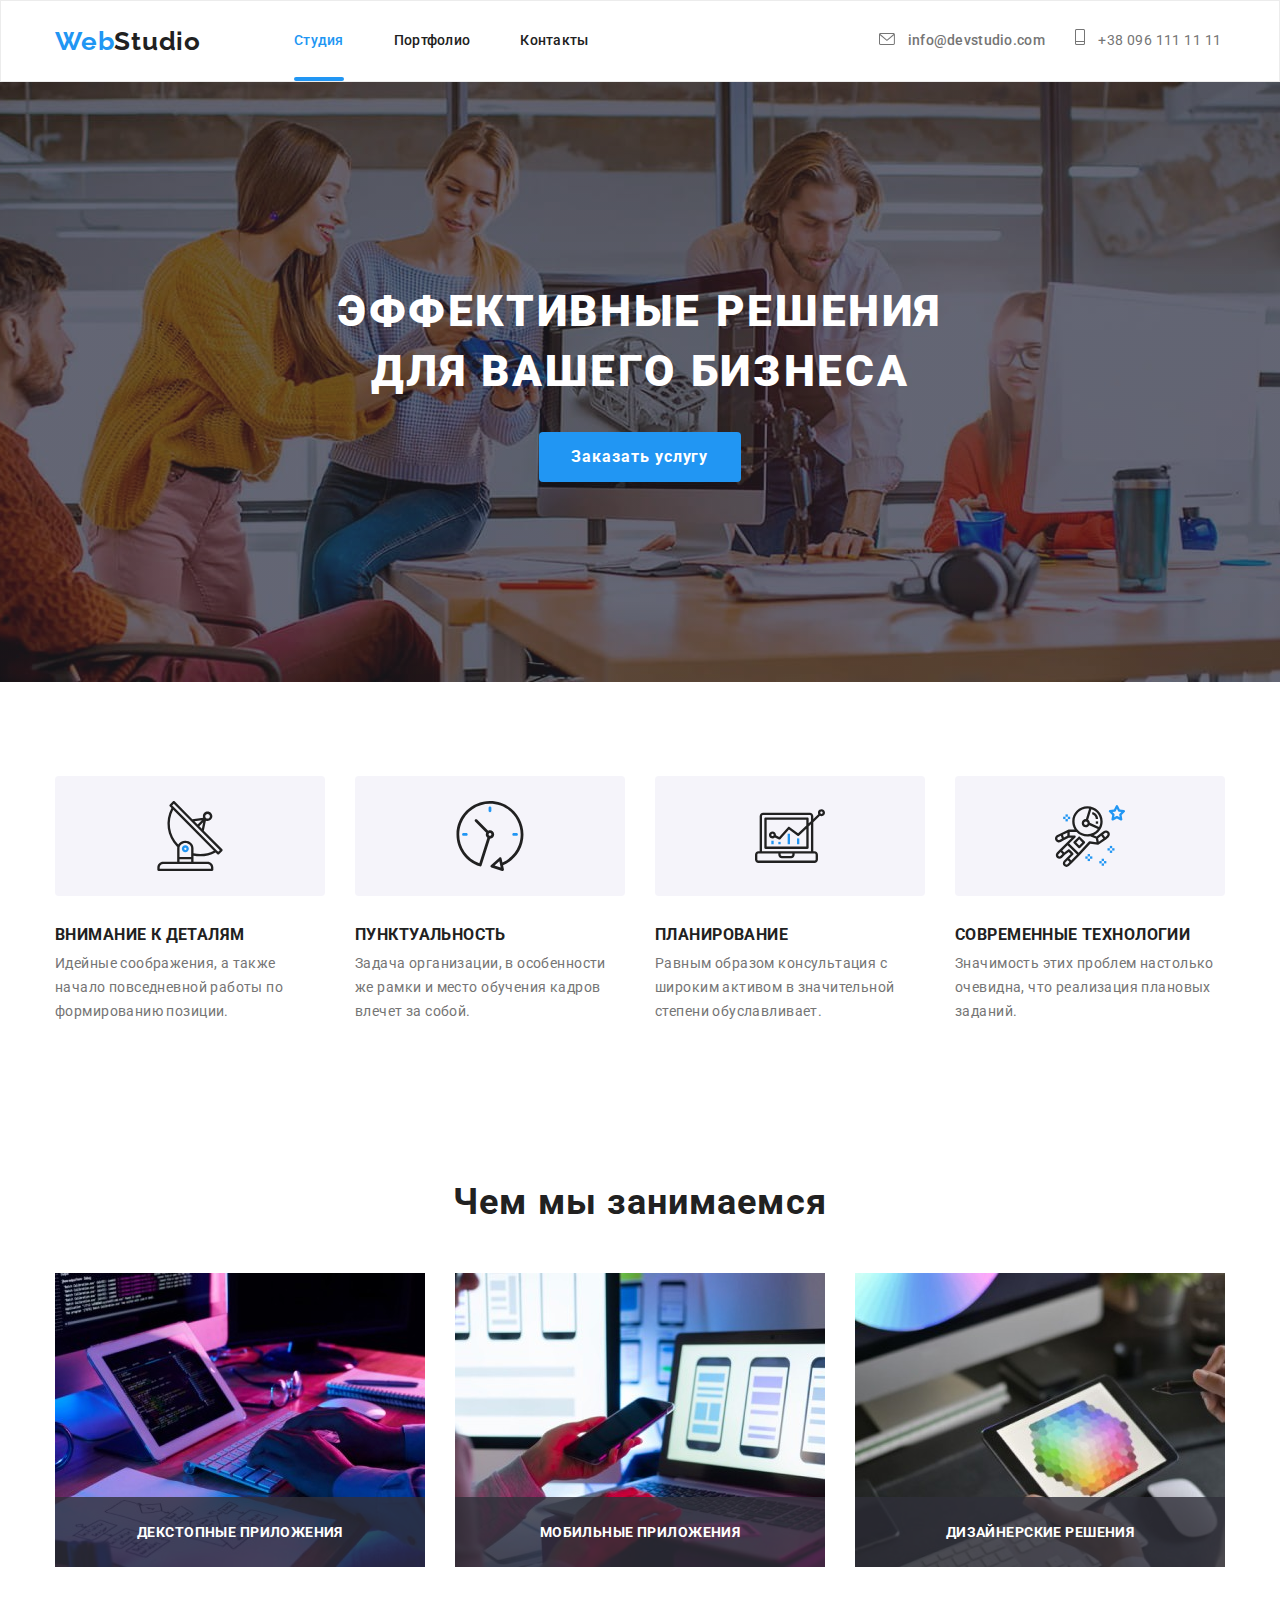
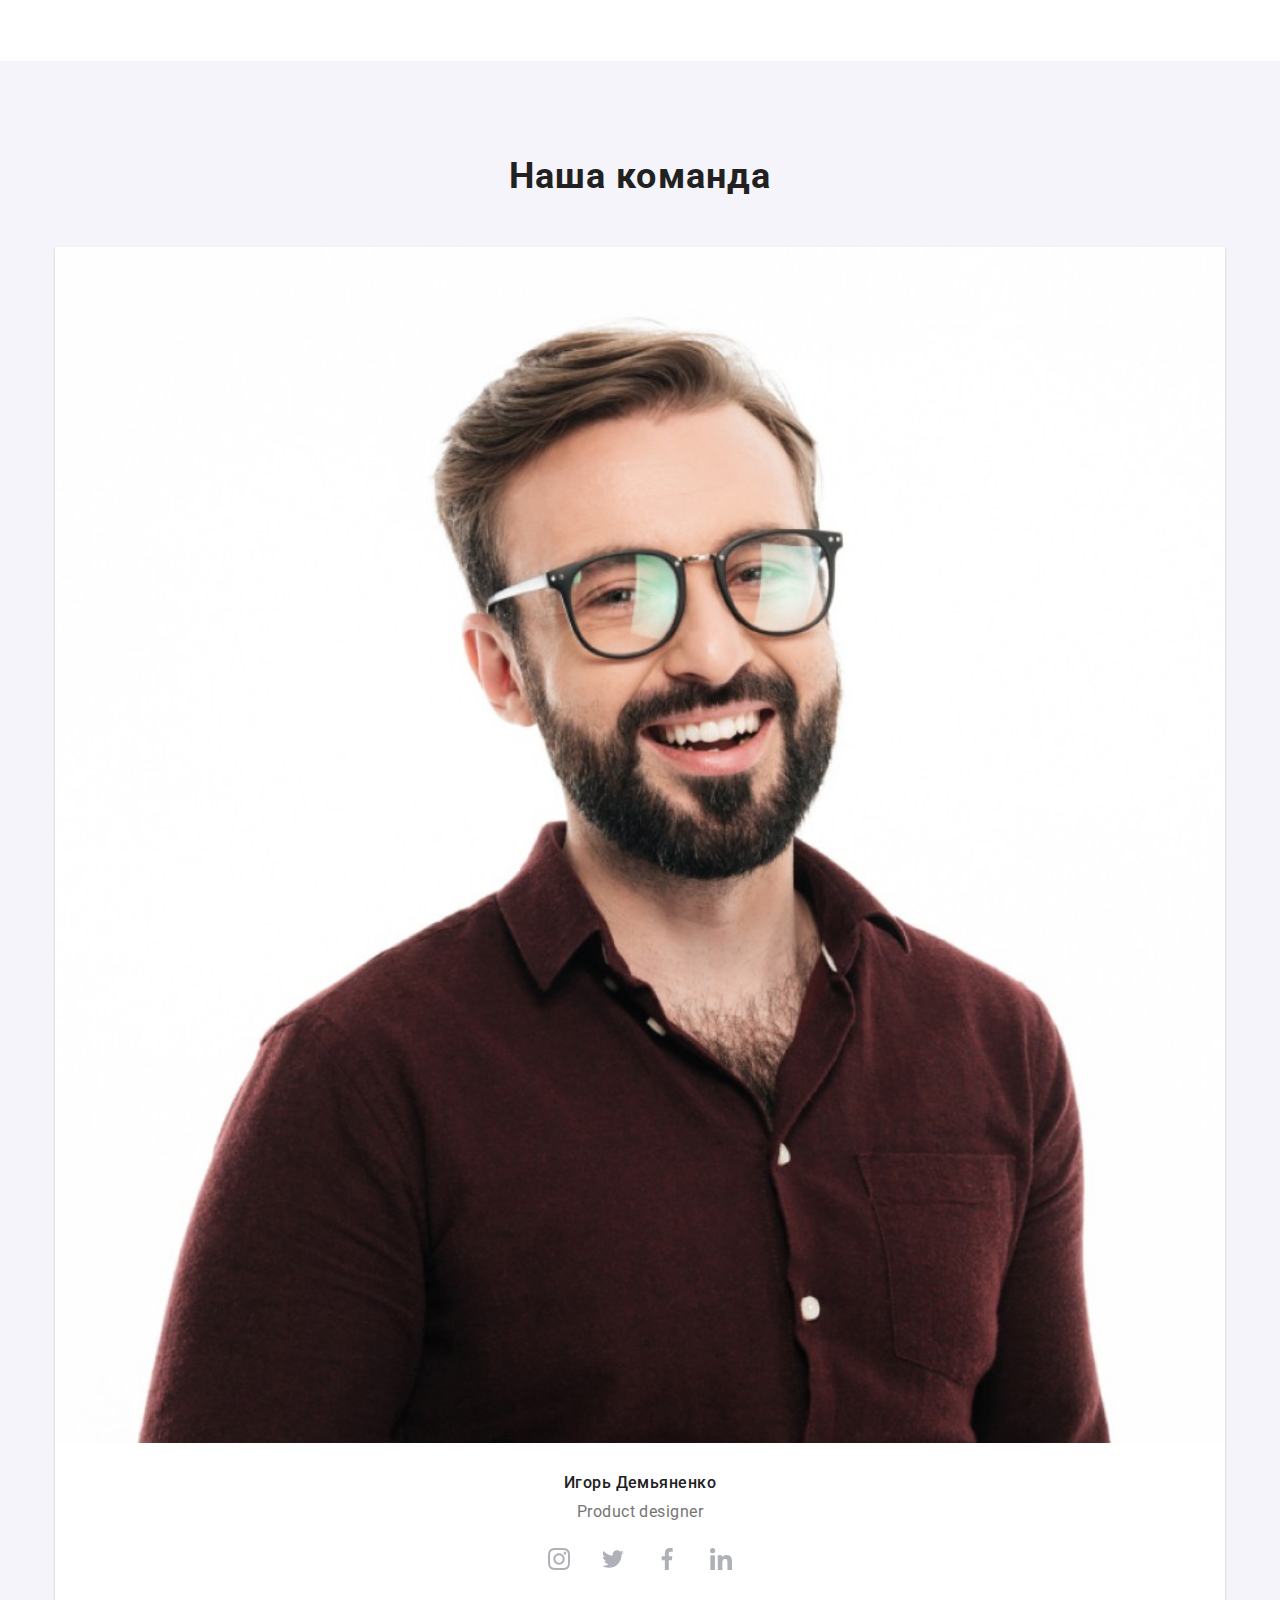
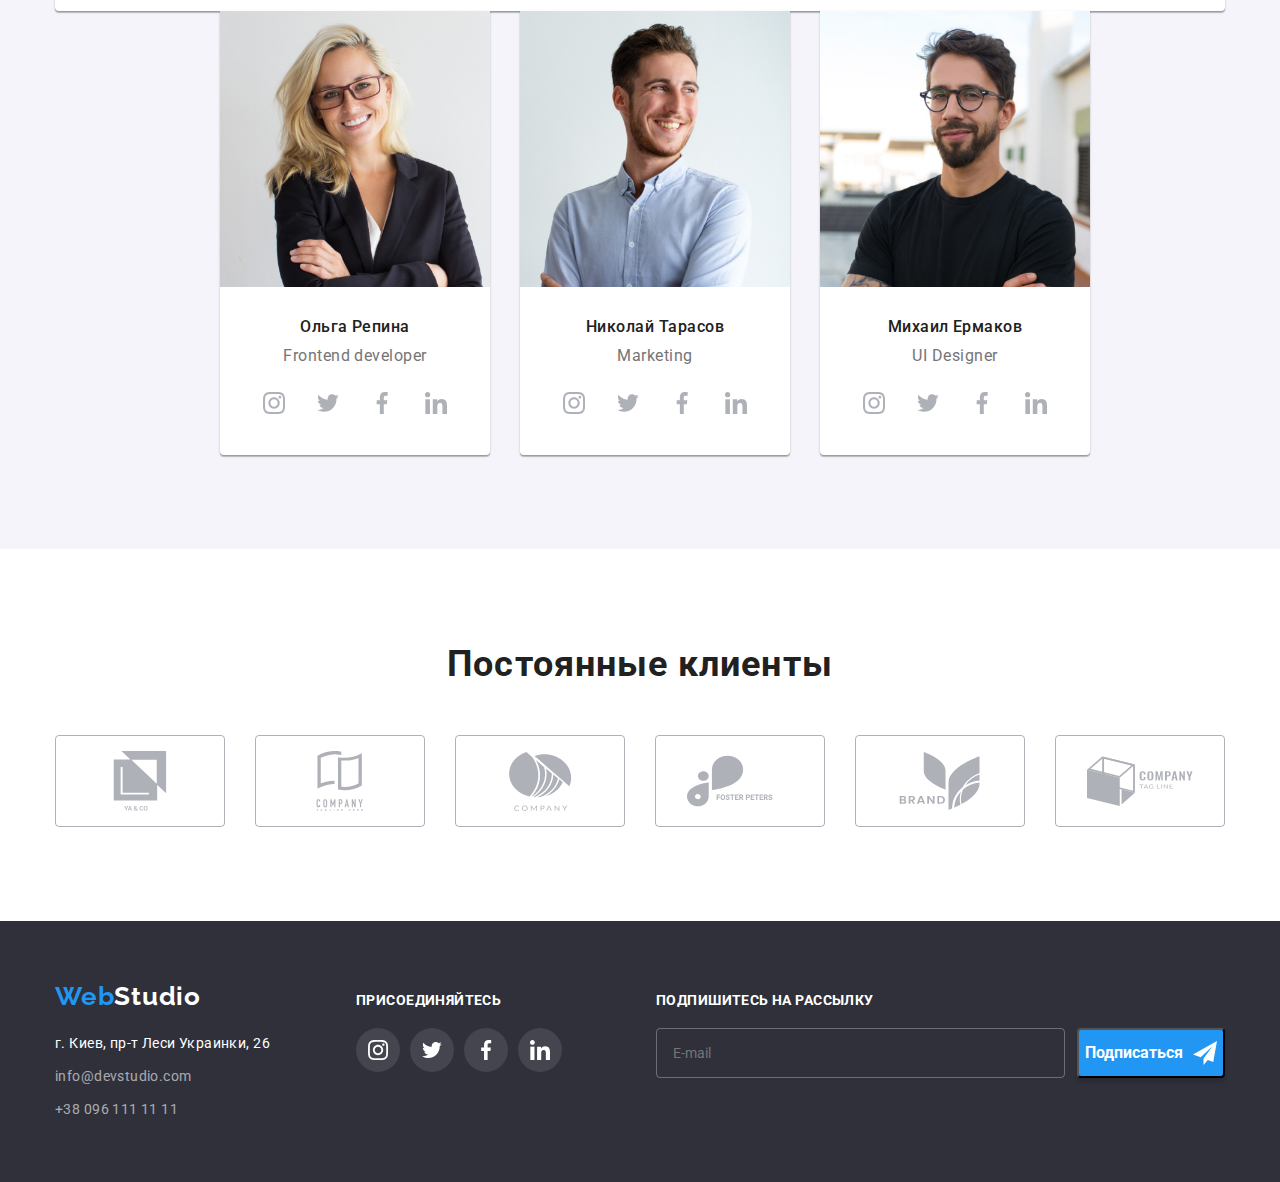
==== commit fe264c45: "123" ====
--- a/index.html
+++ b/index.html
@@ -199,7 +199,16 @@
 			<h2 class="team-section-header">Наша команда</h2>
 			<ul class="team-list">
 				<li class="team-list-elements">
-					<img src="./images/Team-desktop/img1section3.jpg" alt="Игорь">
+					<img srcset="
+					./images/Team_all/img-1_270.jpg 270w ,
+					./images/Team_all/img-1_354.jpg 354w,
+					./images/Team_all/img-1_450.jpg 450w,
+					./images/Team_all/img-1_540.jpg 540w,
+					./images/Team_all/img-1_708.jpg 708w,
+					./images/Team_all/img-1_900.jpg 900w
+					" 
+					sizes="(min-width: 1200) 270px, (min-width: 768) 354px, (max-width: 767) 450px, 100vw"
+					src="./images/Team_all/img-1_450.jpg" alt="Игорь">
 					<div class="team-list-border">
 						<h3 class="team-header-text">Игорь Демьяненко</h3>
 						<p class="team-text">Product designer</p>
@@ -221,7 +230,16 @@
 					</div>
 				</li>
 				<li class="team-list-elements">
-					<img src="./images/Team-desktop/img2section3.jpg" alt="Ольга">
+					<img srcset="
+					./images/Team_all/img-2_270.jpg 270w ,
+					./images/Team_all/img-2_354.jpg 354w,
+					./images/Team_all/img-2_450.jpg 450w,
+					./images/Team_all/img-2_540.jpg 540w,
+					./images/Team_all/img-2_708.jpg 708w,
+					./images/Team_all/img-2_900.jpg 900w
+					" 
+					sizes="(min-width: 1200) 270px, (min-width: 768) 354px, (max-width: 767) 450px, 100vw"
+					src="./images/Team_all/img-1_450.jpg"  alt="Ольга">
 					<div class="team-list-border">
 						<h3 class="team-header-text">Ольга Репина</h3>
 						<p class="team-text">Frontend developer</p>
@@ -243,7 +261,16 @@
 					</div>
 				</li>
 				<li class="team-list-elements">
-					<img src="./images/Team-desktop/img3section3.jpg" alt="Николай">
+					<img srcset="
+					./images/Team_all/img-3_270.jpg 270w ,
+					./images/Team_all/img-3_354.jpg 354w,
+					./images/Team_all/img-3_450.jpg 450w,
+					./images/Team_all/img-3_540.jpg 540w,
+					./images/Team_all/img-3_708.jpg 708w,
+					./images/Team_all/img-3_900.jpg 900w
+					" 
+					sizes="(min-width: 1200) 270px, (min-width: 768) 354px, (max-width: 767) 450px, 100vw"
+					src="./images/Team_all/img-3_450.jpg" alt="Николай">
 					<div class="team-list-border">
 						<h3 class="team-header-text">Николай Тарасов</h3>
 						<p class="team-text">Marketing</p>
@@ -265,7 +292,16 @@
 					</div>
 				</li>
 				<li class="team-list-elements">
-					<img src="./images/Team-desktop/img4section3.jpg" alt="Михаил">
+					<img srcset="
+					./images/Team_all/img-4_270.jpg 270w,
+					./images/Team_all/img-4_354.jpg 354w,
+					./images/Team_all/img-4_450.jpg 450w,
+					./images/Team_all/img-4_540.jpg 540w,
+					./images/Team_all/img-4_708.jpg 708w,
+					./images/Team_all/img-4_900.jpg 900w
+					" 
+					sizes="(min-width: 1200) 270px, (min-width: 768) 354px, (max-width: 767) 450px, 100vw"
+					src="./images/Team_all/img-4_450.jpg" alt="Михаил">
 					<div class="team-list-border">
 						<h3 class="team-header-text">Михаил Ермаков</h3>
 						<p class="team-text">UI Designer</p>
--- a/css/main.min.css
+++ b/css/main.min.css
@@ -1,2 +1,2 @@
-:root{--primary-text-color: #212121;--logo-span-color: #2196f3;--filler-colour: #2196f3;--contact-links-color: #757575;--filler-text-color: #757575;--hero-background-color: #2F303A;--hero-text-color: #ffffff;--footer-background-color: #2F303A;--portfolio-buttons-background-color: #F5F4FA;--clients-colour: #AFB1B8}.visually-hidden{position:absolute;white-space:nowrap;width:1px;height:1px;overflow:hidden;border:0;padding:0;clip:rect(0 0 0 0);-webkit-clip-path:inset(50%);clip-path:inset(50%);margin:-1px}body{font-family:Roboto, sans-serif;font-weight:400;font-size:14px;line-height:1.71;letter-spacing:0.03em;color:var(--primary-text-color)}body,h1,h2,h3,h4,p,ul,ol{margin:0px;padding:0px}li{list-style-type:none}a{text-decoration:none}img{max-width:100%;display:block;height:auto}.container{padding-left:15px;padding-right:15px;margin-left:auto;margin-right:auto}@media screen and (min-width: 480px){.container{width:480px}}@media screen and (min-width: 480px){.container{width:480px}}@media screen and (min-width: 768px){.container{width:768px}}@media screen and (min-width: 1200px){.container{width:1200px}}.section{padding:60px 0}@media screen and (min-width: 1200px){.section{padding:94px 0}}.header{height:62px;width:100%;border:1px solid #ECECEC}@media screen and (min-width: 768px){.header{height:82px}}.logo{font-family:Raleway, sans-serif;font-weight:700;font-size:24px;line-height:1.167;letter-spacing:0.03em;color:var(--primary-text-color)}@media screen and (max-width: 767.98px){.logo{padding:16px 0}}@media screen and (min-width: 1200px){.logo{font-size:26px;line-height:1.19}}.logo--colour{color:var(--logo-span-color)}.header-division{position:relative;display:block}@media screen and (min-width: 768px){.header-division{display:-webkit-box;display:-ms-flexbox;display:flex}}@media screen and (min-width: 1200px){.header-division{display:-webkit-box;display:-ms-flexbox;display:flex}}.header-nav{display:-webkit-box;display:-ms-flexbox;display:flex;-webkit-box-align:center;-ms-flex-align:center;align-items:center;-webkit-box-pack:justify;-ms-flex-pack:justify;justify-content:space-between}@media screen and (min-width: 768px){.header-nav{height:80px;-webkit-box-align:center;-ms-flex-align:center;align-items:center}}@media screen and (min-width: 1200px){.header-nav{height:80px;-webkit-box-align:center;-ms-flex-align:center;align-items:center}}.mobile-menu{position:absolute;display:-webkit-inline-box;display:-ms-inline-flexbox;display:inline-flex;margin:0;padding:0;border:0;top:10px;right:15px;background-color:transparent;z-index:10}.mobile-menu:hover,.mobile-menu:focus{fill:var(--logo-span-color)}@media screen and (min-width: 768px){.mobile-menu{display:none}}.icon-cross{z-index:10}.mobile-menu .icon-cross{display:none;overflow:hidden}.mobile-menu.is-open .icon-cross{display:block}.mobile-menu.is-open .icon-menu{display:none}.mobile-menu.is-open .logo{display:none}.menu-container{display:none;position:absolute;width:100%;height:796px;padding:48px 40px;z-index:1;top:0;left:0;background-color:var(--hero-text-color)}@media screen and (max-width: 767.98px){.menu-container{-webkit-box-shadow:0px 4px 8px rgba(0,0,0,0.04),0px 2px 4px rgba(0,0,0,0.08),0px 1px 3px rgba(0,0,0,0.16);box-shadow:0px 4px 8px rgba(0,0,0,0.04),0px 2px 4px rgba(0,0,0,0.08),0px 1px 3px rgba(0,0,0,0.16)}}.menu-container.is-open{display:block}@media screen and (min-width: 768px){.menu-container{display:-webkit-box;display:-ms-flexbox;display:flex;position:static;height:80px;margin-left:88px;width:auto;padding:0}}@media screen and (min-width: 1200px){.menu-container{display:-webkit-box;display:-ms-flexbox;display:flex;position:static;height:80px;margin-left:93px;width:auto;padding:0}}.header-nav__list{margin-bottom:301px}@media screen and (min-width: 768px){.header-nav__list{height:80px;display:-webkit-box;display:-ms-flexbox;display:flex;-webkit-box-align:center;-ms-flex-align:center;align-items:center;text-align:center;margin-bottom:0}}@media screen and (min-width: 1200px){.header-nav__list{height:80px;display:-webkit-box;display:-ms-flexbox;display:flex;text-align:center;margin-bottom:0%}}@media screen and (max-width: 767.98px){.header-nav__element{margin-bottom:32px}}@media screen and (min-width: 768px){.header-nav__element{margin-left:50px}.header-nav__element:first-child{margin-left:0px}}@media screen and (min-width: 1200px){.header-nav__element{margin-left:50px}.header-nav__element:first-child{margin-left:0px}}@media screen and (max-width: 767.98px){.header-nav__element:last-child{margin-bottom:0}}.header-nav__link{font-weight:500;font-size:40px;line-height:47px;text-align:center;letter-spacing:0.02em;color:var(--primary-text-color)}.header-nav__link:hover,.header-nav__link:focus,.header-nav__link:active{color:var(--logo-span-color);cursor:pointer}@media screen and (min-width: 768px){.header-nav__link{font-size:14px;line-height:16px}}@media screen and (min-width: 768px){.header-nav__link{position:relative;display:-webkit-box;display:-ms-flexbox;display:flex;-webkit-box-pack:center;-ms-flex-pack:center;justify-content:center;padding-top:32px;padding-bottom:32px;font-weight:500;font-size:14px;line-height:1.14;letter-spacing:0.02em;color:var(--primary-text-color);-webkit-transition:color 250ms cubic-bezier(0.4, 0, 0.2, 1);transition:color 250ms cubic-bezier(0.4, 0, 0.2, 1)}.header-nav__link::after{content:'';position:absolute;bottom:0px;left:0px;width:100%;height:4px;border-radius:4px;background-color:var(--filler-colour);-webkit-transform:scaleX(0);transform:scaleX(0);-webkit-transition:-webkit-transform 250ms cubic-bezier(0.4, 0, 0.2, 1);transition:-webkit-transform 250ms cubic-bezier(0.4, 0, 0.2, 1);transition:transform 250ms cubic-bezier(0.4, 0, 0.2, 1);transition:transform 250ms cubic-bezier(0.4, 0, 0.2, 1), -webkit-transform 250ms cubic-bezier(0.4, 0, 0.2, 1)}.header-nav__link:hover::after,.header-nav__link:focus::after,.header-nav__link:active::after{display:block;-webkit-transform:scaleX(1);transform:scaleX(1)}}@media screen and (min-width: 768px){.header-nav__link--current{color:var(--logo-span-color)}}@media screen and (min-width: 768px){.header-nav__link--current::after{content:'';position:absolute;bottom:0px;left:0px;width:100%;height:4px;border-radius:4px;-webkit-transform:scaleX(1);transform:scaleX(1);background-color:var(--filler-colour)}}@media screen and (min-width: 768px){.header-auth{display:-webkit-box;display:-ms-flexbox;display:flex;-webkit-box-align:center;-ms-flex-align:center;align-items:center;margin-right:0}}@media screen and (min-width: 1200px){.header-auth{margin-left:auto}}@media screen and (max-width: 767.98px){.header-auth__list{display:-webkit-box;display:-ms-flexbox;display:flex;-webkit-box-orient:vertical;-webkit-box-direction:reverse;-ms-flex-direction:column-reverse;flex-direction:column-reverse}}@media screen and (min-width: 768px){.header-auth__list{display:-webkit-box;display:-ms-flexbox;display:flex;-webkit-box-pack:center;-ms-flex-pack:center;justify-content:center;-webkit-box-orient:vertical;-webkit-box-direction:normal;-ms-flex-direction:column;flex-direction:column;margin-left:55px;margin-top:0}}@media screen and (min-width: 1200px){.header-auth__list{display:-webkit-box;display:-ms-flexbox;display:flex;-ms-flex-line-pack:center;align-content:center;margin-left:290px;-webkit-box-orient:horizontal;-webkit-box-direction:normal;-ms-flex-direction:row;flex-direction:row}}@media screen and (max-width: 767.98px){.header-auth__element:first-child{margin-top:32px}}@media screen and (min-width: 1200px){.header-auth__element:first-child{margin-right:30px;-webkit-box-align:baseline;-ms-flex-align:baseline;align-items:baseline}}@media screen and (max-width: 767.98px){.header-auth__link--second{font-weight:500;font-size:34px;line-height:1.18;letter-spacing:0.02em;color:var(--filler-colour);-webkit-transition:color 250ms cubic-bezier(0.4, 0, 0.2, 1),fill 250ms cubic-bezier(0.4, 0, 0.2, 1);transition:color 250ms cubic-bezier(0.4, 0, 0.2, 1),fill 250ms cubic-bezier(0.4, 0, 0.2, 1)}.header-auth__link--second:hover,.header-auth__link--second:focus{fill:var(--logo-span-color);color:var(--logo-span-color)}}@media screen and (min-width: 768px){.header-auth__link--second{color:var(--contact-links-color)}.header-auth__link--second:hover,.header-auth__link--second:focus{fill:var(--logo-span-color);color:var(--logo-span-color);-webkit-transition:color 250ms cubic-bezier(0.4, 0, 0.2, 1),fill 250ms cubic-bezier(0.4, 0, 0.2, 1);transition:color 250ms cubic-bezier(0.4, 0, 0.2, 1),fill 250ms cubic-bezier(0.4, 0, 0.2, 1)}}@media screen and (min-width: 1200px){.header-auth__link--second{padding:32px 0}}@media screen and (max-width: 767.98px){.header-auth__link--first{font-size:24px;line-height:28px;color:var(--contact-links-color)}}@media screen and (min-width: 480px){.header-auth__link--first{width:161px;font-weight:500;letter-spacing:0.02em;color:var(--contact-links-color);-webkit-transition:color 250ms cubic-bezier(0.4, 0, 0.2, 1),fill 250ms cubic-bezier(0.4, 0, 0.2, 1);transition:color 250ms cubic-bezier(0.4, 0, 0.2, 1),fill 250ms cubic-bezier(0.4, 0, 0.2, 1)}}.header-auth__link--first:hover,.header-auth__link--first:focus{fill:var(--logo-span-color);color:var(--logo-span-color)}@media screen and (min-width: 768px){.header-auth__link--first{-webkit-transition:color 250ms cubic-bezier(0.4, 0, 0.2, 1),fill 250ms cubic-bezier(0.4, 0, 0.2, 1);transition:color 250ms cubic-bezier(0.4, 0, 0.2, 1),fill 250ms cubic-bezier(0.4, 0, 0.2, 1)}}@media screen and (min-width: 1200px){.header-auth__link--first{padding:32px 0}}@media screen and (max-width: 767.98px){.header-auth-icons{display:none}}@media screen and (min-width: 768px){.header-auth-icons{margin-right:10px;fill:currentColor}}@media screen and (max-width: 767.98px){.menu-container__socials{display:-webkit-box;display:-ms-flexbox;display:flex;max-width:480px;-webkit-box-pack:justify;-ms-flex-pack:justify;justify-content:space-between;margin-top:64px}}@media screen and (min-width: 768px){.menu-container__socials{display:none}}.menu-container__element{padding-right:5px;border-right:1px solid rgba(33,33,33,0.2)}.menu-container__element:last-child{padding-right:0;border:none}.menu-container__element:not(:first-child){padding-left:5px}@media screen and (max-width: 767.98px){.menu-container__link{font-size:normal;font-weight:500;font-size:18px;line-height:1.22;letter-spacing:0.02em;color:var(--filler-colour)}}.hero{display:-webkit-box;display:-ms-flexbox;display:flex;background:var(--hero-background-color);-ms-flex-line-pack:center;align-content:center;-webkit-box-align:center;-ms-flex-align:center;align-items:center;max-width:1600px;margin:0 auto}@media screen and (max-width: 767.98px){.hero{max-width:calc( 768px - 0.02px)}}@media screen and (min-width: 768px) and (max-width: 1199.98px){.hero{max-width:calc(1200px -0.02px)}}.hero-text{max-width:696px;margin:0 auto}@media screen and (max-width: 1199.98px){.hero-text{max-width:360px}}.button-block{margin-left:auto;margin-right:auto;width:202px;height:50px;border-radius:4px;background-color:var(--filler-colour)}.hero-button{height:50px;padding:10px 32px;border:none;font-weight:700;font-size:16px;line-height:1, 87;letter-spacing:0.06em;background-color:inherit;color:var(--hero-text-color);z-index:2;cursor:pointer}.hero-text{margin-bottom:30px;font-weight:900;font-size:44px;line-height:1.36;text-align:center;letter-spacing:0.06em;text-transform:uppercase;color:var(--hero-text-color)}@media screen and (max-width: 1199.98px){.hero-text{font-size:26px;line-height:1.62}}.backdrop{position:fixed;top:0;left:0;width:100%;height:100%;z-index:100;background-color:rgba(0,0,0,0.2);-webkit-transition:opacity 250ms cubic-bezier(0.4, 0, 0.2, 1),visibility 250ms cubic-bezier(0.4, 0, 0.2, 1);transition:opacity 250ms cubic-bezier(0.4, 0, 0.2, 1),visibility 250ms cubic-bezier(0.4, 0, 0.2, 1)}.backdrop.is-hidden{opacity:0;pointer-events:none;visibility:hidden;-webkit-transition:opacity 250ms cubic-bezier(0.4, 0, 0.2, 1),visibility 250ms cubic-bezier(0.4, 0, 0.2, 1);transition:opacity 250ms cubic-bezier(0.4, 0, 0.2, 1),visibility 250ms cubic-bezier(0.4, 0, 0.2, 1)}.modal{position:absolute;top:50%;left:50%;-webkit-transform:translate(-50%, -50%);transform:translate(-50%, -50%);padding:40px 40px;max-width:528px;max-height:581px;z-index:110;background-color:#ffffff;border-radius:4px;-webkit-transition:opacity 250ms cubic-bezier(0.4, 0, 0.2, 1);transition:opacity 250ms cubic-bezier(0.4, 0, 0.2, 1);visibility:250ms cubic-bezier(0.4, 0, 0.2, 1)}@media screen and (max-width: 1199.98px){.modal{max-height:609px;width:450px}}.overlay{display:inline-block;-webkit-box-align:center;-ms-flex-align:center;align-items:center;width:1600px;height:600px;padding-top:200px;padding-bottom:200px;margin-left:auto;margin-right:auto;background-repeat:no-repeat;background-position:center;background-size:cover;background-image:-webkit-gradient(linear, left top, right top, from(rgba(47,48,58,0.4)), to(rgba(47,48,58,0.4))),url(../images/Hero-desktop/herobackground_ds.jpg);background-image:linear-gradient(to right, rgba(47,48,58,0.4), rgba(47,48,58,0.4)),url(../images/Hero-desktop/herobackground_ds.jpg)}@media (min-device-pixel-ratio: 2), (-webkit-min-device-pixel-ratio: 2), (min-resolution: 192dpi), (min-resolution: 2dppx){.overlay{background-image:-webkit-gradient(linear, left top, right top, from(rgba(47,48,58,0.4)), to(rgba(47,48,58,0.4))),url(../images/Hero-desktop/herobackground_ds@2x.jpg);background-image:linear-gradient(to right, rgba(47,48,58,0.4), rgba(47,48,58,0.4)),url(../images/Hero-desktop/herobackground_ds@2x.jpg)}}@media screen and (max-width: 767.98px){.overlay{padding:118px 45px;height:400px;background-image:-webkit-gradient(linear, left top, right top, from(rgba(47,48,58,0.4)), to(rgba(47,48,58,0.4))),url(../images/Hero-mobile/herobackground_mob.jpg);background-image:linear-gradient(to right, rgba(47,48,58,0.4), rgba(47,48,58,0.4)),url(../images/Hero-mobile/herobackground_mob.jpg)}}@media screen and (max-width: 767.98px) and (min-device-pixel-ratio: 2), screen and (max-width: 767.98px) and (-webkit-min-device-pixel-ratio: 2), screen and (max-width: 767.98px) and (min-resolution: 192dpi), screen and (max-width: 767.98px) and (min-resolution: 2dppx){.overlay{background-image:-webkit-gradient(linear, left top, right top, from(rgba(47,48,58,0.4)), to(rgba(47,48,58,0.4))),url(../images/Hero-mobile/herobackground_mob@2x.jpg);background-image:linear-gradient(to right, rgba(47,48,58,0.4), rgba(47,48,58,0.4)),url(../images/Hero-mobile/herobackground_mob@2x.jpg)}}@media screen and (min-width: 768px) and (max-width: 1199.98px){.overlay{padding:118px 204px;height:400px;background-image:-webkit-gradient(linear, left top, right top, from(rgba(47,48,58,0.4)), to(rgba(47,48,58,0.4))),url(../images/Hero-tablet/herobackground_tab.jpg);background-image:linear-gradient(to right, rgba(47,48,58,0.4), rgba(47,48,58,0.4)),url(../images/Hero-tablet/herobackground_tab.jpg)}}@media screen and (min-width: 768px) and (max-width: 1199.98px) and (min-device-pixel-ratio: 2), screen and (min-width: 768px) and (max-width: 1199.98px) and (-webkit-min-device-pixel-ratio: 2), screen and (min-width: 768px) and (max-width: 1199.98px) and (min-resolution: 192dpi), screen and (min-width: 768px) and (max-width: 1199.98px) and (min-resolution: 2dppx){.overlay{background-image:-webkit-gradient(linear, left top, right top, from(rgba(47,48,58,0.4)), to(rgba(47,48,58,0.4))),url(../images/Hero-tablet/herobackground_tab@2x.jpg);background-image:linear-gradient(to right, rgba(47,48,58,0.4), rgba(47,48,58,0.4)),url(../images/Hero-tablet/herobackground_tab@2x.jpg)}}.modal-form{display:-webkit-box;display:-ms-flexbox;display:flex;-webkit-box-orient:vertical;-webkit-box-direction:normal;-ms-flex-direction:column;flex-direction:column}.form-element{position:relative;margin-top:10px;font-weight:400;font-size:12px;line-height:20px;letter-spacing:0.01em}@media screen and (max-width: 1199.98px){.form-element{margin-top:8px}}.user-information,.user-phone,.user-email{width:100%;height:40px;outline:none;border:1px solid rgba(33,33,33,0.2);-webkit-transform:border 250ms;transform:border 250ms}.user-information,.user-phone,.user-email,.user-commentary{border-radius:4px;-webkit-transition:border 250ms cubic-bezier(0.4, 0, 0.2, 1);transition:border 250ms cubic-bezier(0.4, 0, 0.2, 1)}.user-information:focus,.user-information:focus,.user-information:focus,.user-information:focus,.user-phone:focus,.user-phone:focus,.user-phone:focus,.user-phone:focus,.user-email:focus,.user-email:focus,.user-email:focus,.user-email:focus,.user-commentary:focus,.user-commentary:focus,.user-commentary:focus,.user-commentary:focus{border:1px solid #2196F3}.user-commentary{width:100%;height:120px;padding:12px 16px;resize:none;outline:none;border:1px solid rgba(33,33,33,0.2)}.input-father{position:relative}.user-phone,.user-information,.user-email{padding:12px 42px}.label-icon{position:absolute;top:50%;left:15px;width:18px;height:18px;-webkit-transform:translateY(-50%);transform:translateY(-50%)}.user-information:focus ~ .label-icon,.user-phone:focus ~ .label-icon,.user-email:focus ~ .label-icon{fill:var(--logo-span-color)}.modal-icons{position:absolute;width:18px;height:18px;-webkit-transition:fill 250ms cubic-bezier(0.4, 0, 0.2, 1);transition:fill 250ms cubic-bezier(0.4, 0, 0.2, 1)}.modal-icons:focus{fill:var(--logo-span-color)}.submit-modal-button{margin:auto;cursor:pointer;margin-top:30px;width:200px;height:50px;padding:0;color:var(--hero-text-color);background:#188CE8;-webkit-box-shadow:0px 4px 4px rgba(0,0,0,0.15);box-shadow:0px 4px 4px rgba(0,0,0,0.15);border-radius:4px;border-width:0px;font-weight:700;font-size:16px;line-height:1.88;letter-spacing:0.06em}.form-element.checkbox{display:-webkit-box;display:-ms-flexbox;display:flex;-webkit-box-align:center;-ms-flex-align:center;align-items:center;max-width:425px}@media screen and (max-width: 1199.98px){.form-element.checkbox{max-width:370px}}.checkbox-square{position:relative;-webkit-appearance:none;-moz-appearance:none;appearance:none;position:absolute;-webkit-box-align:center;-ms-flex-align:center;align-items:center}.checkbox-square:checked+.checkbox-icon{border-color:var(--logo-span-color);background-color:var(--logo-span-color);background-image:url(../images/Presprite/icon-checkbox.svg);background-size:contain;background-origin:border-box}.checkbox-square:focus+.checkbox-icon{border-color:var(--logo-span-color)}.checkbox-icon{margin-right:6px;display:inline-block;width:16px;height:15px;border:3px solid var(--primary-text-color);border-radius:3px}.checkbox-text{font-weight:400;font-size:14px;line-height:1.73;letter-spacing:0.03em;color:var(--contact-links-color)}@media screen and (max-width: 1199.98px){.checkbox-text{font-size:12px;line-height:14px}}.policy{margin-left:2px}.chechbox-underline{display:inline-block;font-weight:400;font-size:14px;line-height:1.73;letter-spacing:0.03em;color:var(--logo-span-color);text-decoration:underline}@media screen and (max-width: 1199.98px){.chechbox-underline{font-size:12px;line-height:14px}}.modal-text{font-weight:700;font-size:20px;line-height:23px;text-align:center;letter-spacing:0.03em}@media screen and (max-width: 767.98px){.modal-text{display:-webkit-box;display:-ms-flexbox;display:flex;-ms-flex-wrap:wrap;flex-wrap:wrap;font-size:20px;line-height:30px}}.close-button{position:absolute;display:-webkit-box;display:-ms-flexbox;display:flex;-webkit-box-pack:center;-ms-flex-pack:center;justify-content:center;-webkit-box-align:center;-ms-flex-align:center;align-items:center;top:8px;right:8px;width:30px;height:30px;border-radius:50%;color:var(#000);background-color:var(--hero-text-color);border:1px solid rgba(0,0,0,0.1);cursor:pointer}.close-button-svg{width:18px;height:18px}.close-button-svg:active,.close-button-svg:focus{border:1px solid var(--logo-span-color);fill:var(--logo-span-color)}.adventeges-block{display:-webkit-box;display:-ms-flexbox;display:flex;text-align:left;margin-bottom:30px}@media screen and (max-width: 1199.98px){.adventeges-block{-ms-flex-wrap:wrap;flex-wrap:wrap}}.adventeges-block-element::before{display:block;content:"";max-width:450px;margin-bottom:30px;height:120px;border-radius:4px;background-repeat:no-repeat;background-position:center;background-color:#F5F4FA}@media screen and (min-width: 768px){.adventeges-block-element{max-width:354px}.adventeges-block-element:nth-child(2n){margin-left:30px}.adventeges-block-element:nth-child(-n+2){margin-bottom:30px}}@media screen and (min-width: 1200px){.adventeges-block-element{margin-left:30px}.adventeges-block-element:first-child{margin-left:0px}}.icon-sattelite::before{background-image:url("../images/Presprite/sattelite.svg")}.icon-clock::before{background-image:url("../images/Presprite/clock.svg")}.icon-diagrame::before{background-image:url("../images/Presprite/diagrame.svg")}.icon-austronavt::before{background-image:url("../images/Presprite/austronavt.svg")}.adventeges-header-text{margin-bottom:10px;height:16px;font-weight:700;line-height:1.14;text-transform:uppercase;color:inherit}@media screen and (max-width: 767.98px){.adventeges-header-text{text-align:center}}@media screen and (min-width: 1200px){.adventeges-header-text{width:270px}}.adventeges-text{height:75px;font-size:14px;line-height:1.71;color:var(--contact-links-color)}@media screen and (min-width: 1200px){.adventeges-text{width:270px}}@media screen and (max-width: 1199.98px){.section.what-we-do{display:none}}.what-we-do{display:block;padding-top:0px;font-weight:700;font-size:36px;line-height:1.17;text-align:center;letter-spacing:0.03em;color:inherit}.what-we-do-list{display:-webkit-box;display:-ms-flexbox;display:flex;-ms-flex-line-pack:center;align-content:center}.what-we-do-element{position:relative;height:294px}.what-we-do-element:not(:first-child){margin-left:30px}.what-we-do-overlay{position:absolute;bottom:0%;left:0%;display:-webkit-box;display:-ms-flexbox;display:flex;-webkit-box-pack:center;-ms-flex-pack:center;justify-content:center;width:100%;height:70px;background-color:rgba(47,48,58,0.8)}.what-we-do-overlay-text{display:-webkit-box;display:-ms-flexbox;display:flex;-webkit-box-align:center;-ms-flex-align:center;align-items:center;font-weight:700;font-size:14px;line-height:16px;text-align:center;letter-spacing:0.03em;color:var(--hero-text-color)}.what-we-do-header{margin-bottom:50px;font-weight:700;font-size:36px;line-height:1.17;text-align:center;letter-spacing:0.03em;color:var(--primary-text-color)}.team-section{font-weight:900;font-size:36px;line-height:1.17;text-align:center;letter-spacing:0.03em;color:inherit;background-color:#F5F4FA}.team-section-header{font-weight:700;font-size:36px;line-height:1.17;text-align:center;letter-spacing:0.03em;color:var(--primary-text-color)}.team-list{margin-top:50px;display:-webkit-box;display:-ms-flexbox;display:flex;-ms-flex-wrap:wrap;flex-wrap:wrap;-webkit-box-pack:center;-ms-flex-pack:center;justify-content:center}.team-list-elements{background:#FFFFFF;-webkit-box-shadow:0px 1px 3px rgba(0,0,0,0.12),0px 1px 1px rgba(0,0,0,0.14),0px 2px 1px rgba(0,0,0,0.2);box-shadow:0px 1px 3px rgba(0,0,0,0.12),0px 1px 1px rgba(0,0,0,0.14),0px 2px 1px rgba(0,0,0,0.2);border-radius:0px 0px 4px 4px}@media screen and (max-width: 767.98px){.team-list-elements{margin-bottom:30px;width:450px;height:622px}}@media screen and (min-width: 768px) and (max-width: 1199.98px){.team-list-elements{width:354px;height:536px}.team-list-elements:nth-child(2n){margin-left:30px}.team-list-elements:nth-child(-n+2){margin-bottom:30px}}@media screen and (min-width: 1200px){.team-list-elements:not(:first-child){margin-left:30px;width:270px}}.team-list-border{padding-top:30px;padding-bottom:30px;padding-left:32px;padding-right:32px}.team-header-text{margin-bottom:10px;font-weight:500;font-size:16px;line-height:1.19;letter-spacing:0.03em;color:inherit}.team-text{font-weight:400;font-size:16px;margin-bottom:16px;line-height:1.19;text-align:center;letter-spacing:0.03em;color:var(--contact-links-color)}.team-links-list{display:-webkit-box;display:-ms-flexbox;display:flex;-webkit-box-pack:center;-ms-flex-pack:center;justify-content:center}.team-links-element:not(:last-child){margin-right:10px}.team-link{display:-webkit-box;display:-ms-flexbox;display:flex;-webkit-box-pack:center;-ms-flex-pack:center;justify-content:center;-webkit-box-align:center;-ms-flex-align:center;align-items:center;width:44px;height:44px;border-radius:50%;background-color:var(--hero-text-color);-webkit-transition:background-color 500ms cubic-bezier(0.4, 0, 0.2, 1);transition:background-color 500ms cubic-bezier(0.4, 0, 0.2, 1)}.team-link:hover .social-team-svg,.team-link:focus .social-team-svg{fill:var(--hero-text-color)}.team-link:hover,.team-link:focus{background-color:var(--filler-colour)}.social-team-svg{width:22px;height:22px;fill:var(--clients-colour);-webkit-transition:fill 500ms cubic-bezier(0.4, 0, 0.2, 1);transition:fill 500ms cubic-bezier(0.4, 0, 0.2, 1)}.clients-section-header{font-style:normal;font-weight:700;font-size:36px;line-height:42px;text-align:center;letter-spacing:0.03em;margin-bottom:30px}@media screen and (min-width: 1200px){.clients-section-header{margin-bottom:50px}}.clients-list{margin-top:30px;display:-webkit-box;display:-ms-flexbox;display:flex;-ms-flex-wrap:wrap;flex-wrap:wrap}@media screen and (max-width: 1199.98px){.clients-list{margin:-15px}}.clients-link{display:-webkit-box;display:-ms-flexbox;display:flex;-webkit-box-align:center;-ms-flex-align:center;align-items:center;-webkit-box-pack:center;-ms-flex-pack:center;justify-content:center;width:100%;height:92px;outline:transparent;border:1px solid #AFB1B8;border-radius:4px;border-color:var(--clients-colour);-webkit-transition:border-color 250ms cubic-bezier(0.4, 0, 0.2, 1);transition:border-color 250ms cubic-bezier(0.4, 0, 0.2, 1)}.clients-link:hover,.clients-link:focus{border-color:var(--filler-colour)}@media screen and (min-width: 768px){.clients-link{width:100%;height:92px}}@media screen and (min-width: 1200px){.clients-link{width:170px;height:92px}}@media screen and (max-width: 767.98px){.clients-element{display:-webkit-box;display:-ms-flexbox;display:flex;-ms-flex-preferred-size:calc((100% - 60px) / 2);flex-basis:calc((100% - 60px) / 2);margin:15px}}@media screen and (min-width: 768px) and (max-width: 1199.98px){.clients-element{display:-webkit-box;display:-ms-flexbox;display:flex;-ms-flex-preferred-size:calc((100% - 90px) / 3);flex-basis:calc((100% - 90px) / 3);margin:15px}}@media screen and (min-width: 1200px){.clients-element:not(:first-child){margin-left:30px}}.client-icon{width:106px;height:60px;fill:var(--clients-colour);-webkit-transition:fill 250ms cubic-bezier(0.4, 0, 0.2, 1);transition:fill 250ms cubic-bezier(0.4, 0, 0.2, 1)}.clients-link:hover .client-icon,.clients-link:focus .client-icon{border-color:var(--filler-colour);fill:var(--filler-colour)}.footer{padding-top:60px;padding-bottom:60px;background-color:var(--footer-background-color)}.bottom-block{text-align:center}@media screen and (min-width: 768px) and (max-width: 1199.98px){.bottom-block{display:-webkit-box;display:-ms-flexbox;display:flex;-ms-flex-wrap:wrap;flex-wrap:wrap;-ms-flex-pack:distribute;justify-content:space-around}}@media screen and (min-width: 1200px){.bottom-block{display:-webkit-box;display:-ms-flexbox;display:flex;-webkit-box-align:baseline;-ms-flex-align:baseline;align-items:baseline}}@media screen and (max-width: 767.98px){.logo-block{display:inline-block;padding-left:auto;padding-right:auto;margin-bottom:60px}}.logo-block__link{display:-webkit-box;display:-ms-flexbox;display:flex;-webkit-box-pack:center;-ms-flex-pack:center;justify-content:center;height:auto;padding:0;margin-bottom:20px;color:var(--hero-text-color)}@media screen and (min-width: 1200px){.logo-block__link{display:-webkit-box;display:-ms-flexbox;display:flex;-webkit-box-pack:start;-ms-flex-pack:start;justify-content:flex-start}}.adress__link{display:-webkit-box;display:-ms-flexbox;display:flex;width:231px;font-style:normal;font-size:14px;line-height:1.71;color:var(--hero-text-color)}@media screen and (max-width: 1199.98px){.adress__link{-webkit-box-pack:center;-ms-flex-pack:center;justify-content:center}}.adress__link--second{color:rgba(255,255,255,0.6);-webkit-transition:250ms cubic-bezier(0.4, 0, 0.2, 1);transition:250ms cubic-bezier(0.4, 0, 0.2, 1)}.adress__link--second:hover,.adress__link--second:focus{color:var(--hero-text-color)}.adress-element:not(:last-child){margin-bottom:9px}.follow-us__title{font-style:normal;font-weight:700;font-size:14px;line-height:16px;margin-bottom:20px;letter-spacing:0.03em;text-transform:uppercase;color:var(--hero-text-color)}@media screen and (min-width: 1200px){.follow-us{margin-left:70px;text-align:start}}.follow-us__list{display:-webkit-box;display:-ms-flexbox;display:flex;-webkit-box-pack:center;-ms-flex-pack:center;justify-content:center}@media screen and (min-width: 1200px){.follow-us__list{-webkit-box-pack:start;-ms-flex-pack:start;justify-content:flex-start}}.follow-us__element:not(:first-child){margin-left:10px}.follow-us__link{display:-webkit-box;display:-ms-flexbox;display:flex;-webkit-box-pack:center;-ms-flex-pack:center;justify-content:center;-webkit-box-align:center;-ms-flex-align:center;align-items:center;width:44px;height:44px;background:rgba(255,255,255,0.1);border-radius:50%;-webkit-transition:background-color 250ms cubic-bezier(0.4, 0, 0.2, 1);transition:background-color 250ms cubic-bezier(0.4, 0, 0.2, 1)}.follow-us__link:hover,.follow-us__link:focus{background-color:var(--filler-colour)}.follow-us__svg{width:20px;height:20px;background-position:center;fill:var(--hero-text-color)}.sign{width:100%}.sign__title{font-weight:700;font-size:14px;line-height:16px;letter-spacing:0.03em;color:var(--hero-text-color)}@media screen and (min-width: 1200px){.sign__title{display:-webkit-box;display:-ms-flexbox;display:flex;-webkit-box-pack:start;-ms-flex-pack:start;justify-content:flex-start}}.sign__form{display:-webkit-box;display:-ms-flexbox;display:flex;margin-top:20px}@media screen and (max-width: 1199.98px){.sign__form{-webkit-box-orient:vertical;-webkit-box-direction:normal;-ms-flex-direction:column;flex-direction:column}}.sign__input{display:-webkit-inline-box;display:-ms-inline-flexbox;display:inline-flex;padding:15px 16px;width:100%;max-width:450px;height:50px;background-color:transparent;color:var(--hero-text-color);border-radius:4px;border:1px solid rgba(255,255,255,0.3)}@media screen and (max-width: 1199.98px){.sign__input{margin-left:auto;margin-right:auto}}.sign-button{display:-webkit-box;display:-ms-flexbox;display:flex;-webkit-box-pack:center;-ms-flex-pack:center;justify-content:center;-webkit-box-align:center;-ms-flex-align:center;align-items:center;cursor:pointer;font-weight:700;font-size:16px;line-height:30px;width:200px;height:50px;margin-left:12px;background-color:var(--logo-span-color);-webkit-box-shadow:0px 4px 4px rgba(0,0,0,0.15);box-shadow:0px 4px 4px rgba(0,0,0,0.15);border-radius:4px;color:var(--hero-text-color)}@media screen and (max-width: 1199.98px){.sign-button{margin-top:20px;margin-left:auto;margin-right:auto}}.sign .sign-button__jet{width:24px;height:24px;margin-left:10px;background-repeat:no-repeat;background-position:center;fill:var(--hero-text-color);background-image:url("../images/Presprite/jet.svg")}@media screen and (min-width: 1200px){.sign{margin-left:94px}}@media screen and (max-width: 1199.98px){.sign{-webkit-box-orient:vertical;-webkit-box-direction:normal;-ms-flex-direction:column;flex-direction:column;margin-top:60px}}.header-outline-portfolio{border:1px solid #ECECEC}.filler__list{display:-webkit-box;display:-ms-flexbox;display:flex;-ms-flex-wrap:wrap;flex-wrap:wrap;-webkit-box-pack:start;-ms-flex-pack:start;justify-content:start;margin-bottom:50px}@media screen and (min-width: 768px){.filler__list{-webkit-box-pack:center;-ms-flex-pack:center;justify-content:center}}@media screen and (min-width: 768px) and (max-width: 1199.98px){.filler__list{margin-bottom:30px}}.filler__element:not(:last-child){margin-right:8px}@media screen and (max-width: 767.98px){.filler__element:not(:nth-last-child(-n+2)){margin-bottom:15px}}.filler__buttons{border:none;font-size:16px;padding:6px 22px;line-height:1.62;letter-spacing:0.03em;color:var(--primary-text-color);background-color:var(--portfolio-buttons-background-color);cursor:inherit;-webkit-transition:color 250ms cubic-bezier(0.4, 0, 0.2, 1),background-color 250ms cubic-bezier(0.4, 0, 0.2, 1),-webkit-box-shadow 250ms cubic-bezier(0.4, 0, 0.2, 1);transition:color 250ms cubic-bezier(0.4, 0, 0.2, 1),background-color 250ms cubic-bezier(0.4, 0, 0.2, 1),-webkit-box-shadow 250ms cubic-bezier(0.4, 0, 0.2, 1);transition:color 250ms cubic-bezier(0.4, 0, 0.2, 1),background-color 250ms cubic-bezier(0.4, 0, 0.2, 1),box-shadow 250ms cubic-bezier(0.4, 0, 0.2, 1);transition:color 250ms cubic-bezier(0.4, 0, 0.2, 1),background-color 250ms cubic-bezier(0.4, 0, 0.2, 1),box-shadow 250ms cubic-bezier(0.4, 0, 0.2, 1),-webkit-box-shadow 250ms cubic-bezier(0.4, 0, 0.2, 1)}.filler__buttons:hover,.filler__buttons:focus{color:var(--hero-text-color);background:var(--filler-colour);cursor:pointer;-webkit-box-shadow:0px 3px 1px rgba(0,0,0,0.1),0px 1px 2px rgba(0,0,0,0.08),0px 2px 2px rgba(0,0,0,0.12);box-shadow:0px 3px 1px rgba(0,0,0,0.1),0px 1px 2px rgba(0,0,0,0.08),0px 2px 2px rgba(0,0,0,0.12);border-radius:4px}.projects__list{display:-webkit-box;display:-ms-flexbox;display:flex;-ms-flex-wrap:wrap;flex-wrap:wrap}.projects__element{background:#FFFFFF;-webkit-box-sizing:border-box;box-sizing:border-box}@media screen and (min-width: 768px) and (max-width: 1199.98px){.projects__element{max-width:354px;-ms-flex-preferred-size:calc((100% - 30px) / 2);flex-basis:calc((100% - 30px) / 2)}}@media screen and (min-width: 1200px){.projects__element{margin-left:30px}}@media screen and (max-width: 767.98px){.projects__element{margin-bottom:30px}}@media screen and (min-width: 768px) and (max-width: 1199.98px){.projects__element:nth-child(2n-1){margin-right:30px}}@media screen and (min-width: 768px) and (max-width: 1199.98px){.projects__element:not(:last-child){margin-bottom:30px}}.projects__element:hover,.projects__element:focus{outline:transparent}@media screen and (min-width: 1200px){.projects__element:nth-child(-n+6){margin-bottom:30px}}@media screen and (min-width: 1200px){.projects__element:nth-child(3n+1){margin-left:0px}}.projects-discription{padding:20px 24px;border-left:1px solid #EEEEEE;border-right:1px solid #EEEEEE;border-bottom:1px solid #EEEEEE}.projects__link{display:block;text-decoration:none;-webkit-transition:-webkit-box-shadow 250ms cubic-bezier(0.4, 0, 0.2, 1);transition:-webkit-box-shadow 250ms cubic-bezier(0.4, 0, 0.2, 1);transition:box-shadow 250ms cubic-bezier(0.4, 0, 0.2, 1);transition:box-shadow 250ms cubic-bezier(0.4, 0, 0.2, 1), -webkit-box-shadow 250ms cubic-bezier(0.4, 0, 0.2, 1)}.projects__link:hover,.projects__link:focus{-webkit-box-shadow:0px 1px 1px rgba(0,0,0,0.12),0px 4px 4px rgba(0,0,0,0.06),1px 4px 6px rgba(0,0,0,0.16);box-shadow:0px 1px 1px rgba(0,0,0,0.12),0px 4px 4px rgba(0,0,0,0.06),1px 4px 6px rgba(0,0,0,0.16)}.projects__thumb{position:relative;overflow:hidden}.card-overlay{position:absolute;display:-webkit-box;display:-ms-flexbox;display:flex;-webkit-box-align:center;-ms-flex-align:center;align-items:center;-webkit-box-pack:center;-ms-flex-pack:center;justify-content:center;top:0;left:0;width:100%;height:100%;padding:24px 63px;background-color:rgba(33,150,243,0.9);-webkit-transform:translateY(101%);transform:translateY(101%);-webkit-transition:-webkit-transform 250ms cubic-bezier(0.4, 0, 0.2, 1);transition:-webkit-transform 250ms cubic-bezier(0.4, 0, 0.2, 1);transition:transform 250ms cubic-bezier(0.4, 0, 0.2, 1);transition:transform 250ms cubic-bezier(0.4, 0, 0.2, 1), -webkit-transform 250ms cubic-bezier(0.4, 0, 0.2, 1)}.projects__link:hover .card-overlay,.projects__link:focus .card-overlay{-webkit-transform:translateY(0%);transform:translateY(0%)}.card-overlay__text{position:absolute;width:322px;height:168px;font-weight:400;font-size:18px;line-height:28px;letter-spacing:0.03em;color:#FFFFFF;-webkit-transition:opacity 250ms ubic-bezier(0.4, 0, 0.2, 1);transition:opacity 250ms ubic-bezier(0.4, 0, 0.2, 1)}.projects-discription__title{margin-bottom:4px;font-weight:700;font-size:18px;line-height:2;letter-spacing:0.06em;color:var(--primary-text-color)}.projects-discription__text{font-size:16px;line-height:1.87;letter-spacing:0.03em;color:var(--contact-links-color);background-color:#FFFFFF}
+:root{--primary-text-color: #212121;--logo-span-color: #2196f3;--filler-colour: #2196f3;--contact-links-color: #757575;--filler-text-color: #757575;--hero-background-color: #2F303A;--hero-text-color: #ffffff;--footer-background-color: #2F303A;--portfolio-buttons-background-color: #F5F4FA;--clients-colour: #AFB1B8}.visually-hidden{position:absolute;white-space:nowrap;width:1px;height:1px;overflow:hidden;border:0;padding:0;clip:rect(0 0 0 0);-webkit-clip-path:inset(50%);clip-path:inset(50%);margin:-1px}body{font-family:Roboto, sans-serif;font-weight:400;font-size:14px;line-height:1.71;letter-spacing:0.03em;color:var(--primary-text-color)}body,h1,h2,h3,h4,p,ul,ol{margin:0px;padding:0px}li{list-style-type:none}a{text-decoration:none}img{max-width:100%;display:block;height:auto}.container{padding-left:15px;padding-right:15px;margin-left:auto;margin-right:auto}@media screen and (min-width: 480px){.container{width:480px}}@media screen and (min-width: 480px){.container{width:480px}}@media screen and (min-width: 768px){.container{width:768px}}@media screen and (min-width: 1200px){.container{width:1200px}}.section{padding:60px 0}@media screen and (min-width: 1200px){.section{padding:94px 0}}.header{height:62px;width:100%;border:1px solid #ECECEC}@media screen and (min-width: 768px){.header{height:82px}}.logo{font-family:Raleway, sans-serif;font-weight:700;font-size:24px;line-height:1.167;letter-spacing:0.03em;color:var(--primary-text-color)}@media screen and (max-width: 767.98px){.logo{padding:16px 0}}@media screen and (min-width: 1200px){.logo{font-size:26px;line-height:1.19}}.logo--colour{color:var(--logo-span-color)}.header-division{position:relative;display:block}@media screen and (min-width: 768px){.header-division{display:-webkit-box;display:-ms-flexbox;display:flex}}@media screen and (min-width: 1200px){.header-division{display:-webkit-box;display:-ms-flexbox;display:flex}}.header-nav{display:-webkit-box;display:-ms-flexbox;display:flex;-webkit-box-align:center;-ms-flex-align:center;align-items:center;-webkit-box-pack:justify;-ms-flex-pack:justify;justify-content:space-between}@media screen and (min-width: 768px){.header-nav{height:80px;-webkit-box-align:center;-ms-flex-align:center;align-items:center}}@media screen and (min-width: 1200px){.header-nav{height:80px;-webkit-box-align:center;-ms-flex-align:center;align-items:center}}.mobile-menu{position:absolute;display:-webkit-inline-box;display:-ms-inline-flexbox;display:inline-flex;margin:0;padding:0;border:0;top:10px;right:15px;background-color:transparent;z-index:10}.mobile-menu:hover,.mobile-menu:focus{fill:var(--logo-span-color)}@media screen and (min-width: 768px){.mobile-menu{display:none}}.icon-cross{z-index:10}.mobile-menu .icon-cross{display:none;overflow:hidden}.mobile-menu.is-open .icon-cross{display:block}.mobile-menu.is-open .icon-menu{display:none}.mobile-menu.is-open .logo{display:none}.menu-container{display:none;position:absolute;width:100%;height:796px;padding:48px 40px;z-index:1;top:0;left:0;background-color:var(--hero-text-color)}@media screen and (max-width: 767.98px){.menu-container{-webkit-box-shadow:0px 4px 8px rgba(0,0,0,0.04),0px 2px 4px rgba(0,0,0,0.08),0px 1px 3px rgba(0,0,0,0.16);box-shadow:0px 4px 8px rgba(0,0,0,0.04),0px 2px 4px rgba(0,0,0,0.08),0px 1px 3px rgba(0,0,0,0.16)}}.menu-container.is-open{display:block}@media screen and (min-width: 768px){.menu-container{display:-webkit-box;display:-ms-flexbox;display:flex;position:static;height:80px;margin-left:88px;width:auto;padding:0}}@media screen and (min-width: 1200px){.menu-container{display:-webkit-box;display:-ms-flexbox;display:flex;position:static;height:80px;margin-left:93px;width:auto;padding:0}}.header-nav__list{margin-bottom:301px}@media screen and (min-width: 768px){.header-nav__list{height:80px;display:-webkit-box;display:-ms-flexbox;display:flex;-webkit-box-align:center;-ms-flex-align:center;align-items:center;text-align:center;margin-bottom:0}}@media screen and (min-width: 1200px){.header-nav__list{height:80px;display:-webkit-box;display:-ms-flexbox;display:flex;text-align:center;margin-bottom:0%}}@media screen and (max-width: 767.98px){.header-nav__element{margin-bottom:32px}}@media screen and (min-width: 768px){.header-nav__element{margin-left:50px}.header-nav__element:first-child{margin-left:0px}}@media screen and (min-width: 1200px){.header-nav__element{margin-left:50px}.header-nav__element:first-child{margin-left:0px}}@media screen and (max-width: 767.98px){.header-nav__element:last-child{margin-bottom:0}}.header-nav__link{font-weight:500;font-size:40px;line-height:47px;text-align:center;letter-spacing:0.02em;color:var(--primary-text-color)}.header-nav__link:hover,.header-nav__link:focus,.header-nav__link:active{color:var(--logo-span-color);cursor:pointer}@media screen and (min-width: 768px){.header-nav__link{font-size:14px;line-height:16px}}@media screen and (min-width: 768px){.header-nav__link{position:relative;display:-webkit-box;display:-ms-flexbox;display:flex;-webkit-box-pack:center;-ms-flex-pack:center;justify-content:center;padding-top:32px;padding-bottom:32px;font-weight:500;font-size:14px;line-height:1.14;letter-spacing:0.02em;color:var(--primary-text-color);-webkit-transition:color 250ms cubic-bezier(0.4, 0, 0.2, 1);transition:color 250ms cubic-bezier(0.4, 0, 0.2, 1)}.header-nav__link::after{content:'';position:absolute;bottom:0px;left:0px;width:100%;height:4px;border-radius:4px;background-color:var(--filler-colour);-webkit-transform:scaleX(0);transform:scaleX(0);-webkit-transition:-webkit-transform 250ms cubic-bezier(0.4, 0, 0.2, 1);transition:-webkit-transform 250ms cubic-bezier(0.4, 0, 0.2, 1);transition:transform 250ms cubic-bezier(0.4, 0, 0.2, 1);transition:transform 250ms cubic-bezier(0.4, 0, 0.2, 1), -webkit-transform 250ms cubic-bezier(0.4, 0, 0.2, 1)}.header-nav__link:hover::after,.header-nav__link:focus::after,.header-nav__link:active::after{display:block;-webkit-transform:scaleX(1);transform:scaleX(1)}}@media screen and (min-width: 768px){.header-nav__link--current{color:var(--logo-span-color)}}@media screen and (min-width: 768px){.header-nav__link--current::after{content:'';position:absolute;bottom:0px;left:0px;width:100%;height:4px;border-radius:4px;-webkit-transform:scaleX(1);transform:scaleX(1);background-color:var(--filler-colour)}}@media screen and (min-width: 768px){.header-auth{display:-webkit-box;display:-ms-flexbox;display:flex;-webkit-box-align:center;-ms-flex-align:center;align-items:center;margin-right:0}}@media screen and (min-width: 1200px){.header-auth{margin-left:auto}}@media screen and (max-width: 767.98px){.header-auth__list{display:-webkit-box;display:-ms-flexbox;display:flex;-webkit-box-orient:vertical;-webkit-box-direction:reverse;-ms-flex-direction:column-reverse;flex-direction:column-reverse}}@media screen and (min-width: 768px){.header-auth__list{display:-webkit-box;display:-ms-flexbox;display:flex;-webkit-box-pack:center;-ms-flex-pack:center;justify-content:center;-webkit-box-orient:vertical;-webkit-box-direction:normal;-ms-flex-direction:column;flex-direction:column;margin-left:55px;margin-top:0}}@media screen and (min-width: 1200px){.header-auth__list{display:-webkit-box;display:-ms-flexbox;display:flex;-ms-flex-line-pack:center;align-content:center;margin-left:290px;-webkit-box-orient:horizontal;-webkit-box-direction:normal;-ms-flex-direction:row;flex-direction:row}}@media screen and (max-width: 767.98px){.header-auth__element:first-child{margin-top:32px}}@media screen and (min-width: 1200px){.header-auth__element:first-child{margin-right:30px;-webkit-box-align:baseline;-ms-flex-align:baseline;align-items:baseline}}@media screen and (max-width: 767.98px){.header-auth__link--second{font-weight:500;font-size:34px;line-height:1.18;letter-spacing:0.02em;color:var(--filler-colour);-webkit-transition:color 250ms cubic-bezier(0.4, 0, 0.2, 1),fill 250ms cubic-bezier(0.4, 0, 0.2, 1);transition:color 250ms cubic-bezier(0.4, 0, 0.2, 1),fill 250ms cubic-bezier(0.4, 0, 0.2, 1)}.header-auth__link--second:hover,.header-auth__link--second:focus{fill:var(--logo-span-color);color:var(--logo-span-color)}}@media screen and (min-width: 768px){.header-auth__link--second{color:var(--contact-links-color)}.header-auth__link--second:hover,.header-auth__link--second:focus{fill:var(--logo-span-color);color:var(--logo-span-color);-webkit-transition:color 250ms cubic-bezier(0.4, 0, 0.2, 1),fill 250ms cubic-bezier(0.4, 0, 0.2, 1);transition:color 250ms cubic-bezier(0.4, 0, 0.2, 1),fill 250ms cubic-bezier(0.4, 0, 0.2, 1)}}@media screen and (min-width: 1200px){.header-auth__link--second{padding:32px 0}}@media screen and (max-width: 767.98px){.header-auth__link--first{font-size:24px;line-height:28px;color:var(--contact-links-color)}}@media screen and (min-width: 480px){.header-auth__link--first{width:161px;font-weight:500;letter-spacing:0.02em;color:var(--contact-links-color);-webkit-transition:color 250ms cubic-bezier(0.4, 0, 0.2, 1),fill 250ms cubic-bezier(0.4, 0, 0.2, 1);transition:color 250ms cubic-bezier(0.4, 0, 0.2, 1),fill 250ms cubic-bezier(0.4, 0, 0.2, 1)}}.header-auth__link--first:hover,.header-auth__link--first:focus{fill:var(--logo-span-color);color:var(--logo-span-color)}@media screen and (min-width: 768px){.header-auth__link--first{-webkit-transition:color 250ms cubic-bezier(0.4, 0, 0.2, 1),fill 250ms cubic-bezier(0.4, 0, 0.2, 1);transition:color 250ms cubic-bezier(0.4, 0, 0.2, 1),fill 250ms cubic-bezier(0.4, 0, 0.2, 1)}}@media screen and (min-width: 1200px){.header-auth__link--first{padding:32px 0}}@media screen and (max-width: 767.98px){.header-auth-icons{display:none}}@media screen and (min-width: 768px){.header-auth-icons{margin-right:10px;fill:currentColor}}@media screen and (max-width: 767.98px){.menu-container__socials{display:-webkit-box;display:-ms-flexbox;display:flex;max-width:480px;-webkit-box-pack:justify;-ms-flex-pack:justify;justify-content:space-between;margin-top:64px}}@media screen and (min-width: 768px){.menu-container__socials{display:none}}.menu-container__element{padding-right:5px;border-right:1px solid rgba(33,33,33,0.2)}.menu-container__element:last-child{padding-right:0;border:none}.menu-container__element:not(:first-child){padding-left:5px}@media screen and (max-width: 767.98px){.menu-container__link{font-size:normal;font-weight:500;font-size:18px;line-height:1.22;letter-spacing:0.02em;color:var(--filler-colour)}}.hero{display:-webkit-box;display:-ms-flexbox;display:flex;background:var(--hero-background-color);-ms-flex-line-pack:center;align-content:center;-webkit-box-align:center;-ms-flex-align:center;align-items:center;max-width:1600px;margin:0 auto}@media screen and (max-width: 767.98px){.hero{max-width:calc( 768px - 0.02px)}}@media screen and (min-width: 768px) and (max-width: 1199.98px){.hero{max-width:calc(1200px -0.02px)}}.hero-text{max-width:696px;margin:0 auto}@media screen and (max-width: 1199.98px){.hero-text{max-width:360px}}.button-block{margin-left:auto;margin-right:auto;width:202px;height:50px;border-radius:4px;background-color:var(--filler-colour)}.hero-button{height:50px;padding:10px 32px;border:none;font-weight:700;font-size:16px;line-height:1.87;letter-spacing:0.06em;background-color:inherit;color:var(--hero-text-color);z-index:2;cursor:pointer}.hero-text{margin-bottom:30px;font-weight:900;font-size:44px;line-height:1.36;text-align:center;letter-spacing:0.06em;text-transform:uppercase;color:var(--hero-text-color)}@media screen and (max-width: 1199.98px){.hero-text{font-size:26px;line-height:1.62}}.backdrop{position:fixed;top:0;left:0;width:100%;height:100%;z-index:100;background-color:rgba(0,0,0,0.2);-webkit-transition:opacity 250ms cubic-bezier(0.4, 0, 0.2, 1),visibility 250ms cubic-bezier(0.4, 0, 0.2, 1);transition:opacity 250ms cubic-bezier(0.4, 0, 0.2, 1),visibility 250ms cubic-bezier(0.4, 0, 0.2, 1)}.backdrop.is-hidden{opacity:0;pointer-events:none;visibility:hidden;-webkit-transition:opacity 250ms cubic-bezier(0.4, 0, 0.2, 1),visibility 250ms cubic-bezier(0.4, 0, 0.2, 1);transition:opacity 250ms cubic-bezier(0.4, 0, 0.2, 1),visibility 250ms cubic-bezier(0.4, 0, 0.2, 1)}.modal{position:absolute;top:50%;left:50%;-webkit-transform:translate(-50%, -50%);transform:translate(-50%, -50%);padding:40px 40px;max-width:528px;max-height:581px;z-index:110;background-color:#ffffff;border-radius:4px;-webkit-transition:opacity 250ms cubic-bezier(0.4, 0, 0.2, 1);transition:opacity 250ms cubic-bezier(0.4, 0, 0.2, 1);visibility:250ms cubic-bezier(0.4, 0, 0.2, 1)}@media screen and (max-width: 1199.98px){.modal{max-height:609px;width:450px}}.overlay{display:inline-block;-webkit-box-align:center;-ms-flex-align:center;align-items:center;width:1600px;height:600px;padding-top:200px;padding-bottom:200px;margin-left:auto;margin-right:auto;background-repeat:no-repeat;background-position:center;background-size:cover;background-image:-webkit-gradient(linear, left top, right top, from(rgba(47,48,58,0.4)), to(rgba(47,48,58,0.4))),url(../images/Hero-desktop/herobackground_ds.jpg);background-image:linear-gradient(to right, rgba(47,48,58,0.4), rgba(47,48,58,0.4)),url(../images/Hero-desktop/herobackground_ds.jpg)}@media (min-device-pixel-ratio: 2), (-webkit-min-device-pixel-ratio: 2), (min-resolution: 192dpi), (min-resolution: 2dppx){.overlay{background-image:-webkit-gradient(linear, left top, right top, from(rgba(47,48,58,0.4)), to(rgba(47,48,58,0.4))),url(../images/Hero-desktop/herobackground_ds@2x.jpg);background-image:linear-gradient(to right, rgba(47,48,58,0.4), rgba(47,48,58,0.4)),url(../images/Hero-desktop/herobackground_ds@2x.jpg)}}@media screen and (max-width: 767.98px){.overlay{padding:118px 45px;height:400px;background-image:-webkit-gradient(linear, left top, right top, from(rgba(47,48,58,0.4)), to(rgba(47,48,58,0.4))),url(../images/Hero-mobile/herobackground_mob.jpg);background-image:linear-gradient(to right, rgba(47,48,58,0.4), rgba(47,48,58,0.4)),url(../images/Hero-mobile/herobackground_mob.jpg)}}@media screen and (max-width: 767.98px) and (min-device-pixel-ratio: 2), screen and (max-width: 767.98px) and (-webkit-min-device-pixel-ratio: 2), screen and (max-width: 767.98px) and (min-resolution: 192dpi), screen and (max-width: 767.98px) and (min-resolution: 2dppx){.overlay{background-image:-webkit-gradient(linear, left top, right top, from(rgba(47,48,58,0.4)), to(rgba(47,48,58,0.4))),url(../images/Hero-mobile/herobackground_mob@2x.jpg);background-image:linear-gradient(to right, rgba(47,48,58,0.4), rgba(47,48,58,0.4)),url(../images/Hero-mobile/herobackground_mob@2x.jpg)}}@media screen and (min-width: 768px) and (max-width: 1199.98px){.overlay{padding:118px 204px;height:400px;background-image:-webkit-gradient(linear, left top, right top, from(rgba(47,48,58,0.4)), to(rgba(47,48,58,0.4))),url(../images/Hero-tablet/herobackground_tab.jpg);background-image:linear-gradient(to right, rgba(47,48,58,0.4), rgba(47,48,58,0.4)),url(../images/Hero-tablet/herobackground_tab.jpg)}}@media screen and (min-width: 768px) and (max-width: 1199.98px) and (min-device-pixel-ratio: 2), screen and (min-width: 768px) and (max-width: 1199.98px) and (-webkit-min-device-pixel-ratio: 2), screen and (min-width: 768px) and (max-width: 1199.98px) and (min-resolution: 192dpi), screen and (min-width: 768px) and (max-width: 1199.98px) and (min-resolution: 2dppx){.overlay{background-image:-webkit-gradient(linear, left top, right top, from(rgba(47,48,58,0.4)), to(rgba(47,48,58,0.4))),url(../images/Hero-tablet/herobackground_tab@2x.jpg);background-image:linear-gradient(to right, rgba(47,48,58,0.4), rgba(47,48,58,0.4)),url(../images/Hero-tablet/herobackground_tab@2x.jpg)}}.modal-form{display:-webkit-box;display:-ms-flexbox;display:flex;-webkit-box-orient:vertical;-webkit-box-direction:normal;-ms-flex-direction:column;flex-direction:column}.form-element{position:relative;margin-top:10px;font-weight:400;font-size:12px;line-height:20px;letter-spacing:0.01em}@media screen and (max-width: 1199.98px){.form-element{margin-top:8px}}.user-information,.user-phone,.user-email{width:100%;height:40px;outline:none;border:1px solid rgba(33,33,33,0.2);-webkit-transform:border 250ms;transform:border 250ms}.user-information,.user-phone,.user-email,.user-commentary{border-radius:4px;-webkit-transition:border 250ms cubic-bezier(0.4, 0, 0.2, 1);transition:border 250ms cubic-bezier(0.4, 0, 0.2, 1)}.user-information:focus,.user-information:focus,.user-information:focus,.user-information:focus,.user-phone:focus,.user-phone:focus,.user-phone:focus,.user-phone:focus,.user-email:focus,.user-email:focus,.user-email:focus,.user-email:focus,.user-commentary:focus,.user-commentary:focus,.user-commentary:focus,.user-commentary:focus{border:1px solid #2196F3}.user-commentary{width:100%;height:120px;padding:12px 16px;resize:none;outline:none;border:1px solid rgba(33,33,33,0.2)}.input-father{position:relative}.user-phone,.user-information,.user-email{padding:12px 42px}.label-icon{position:absolute;top:50%;left:15px;width:18px;height:18px;-webkit-transform:translateY(-50%);transform:translateY(-50%)}.user-information:focus ~ .label-icon,.user-phone:focus ~ .label-icon,.user-email:focus ~ .label-icon{fill:var(--logo-span-color)}.modal-icons{position:absolute;width:18px;height:18px;-webkit-transition:fill 250ms cubic-bezier(0.4, 0, 0.2, 1);transition:fill 250ms cubic-bezier(0.4, 0, 0.2, 1)}.modal-icons:focus{fill:var(--logo-span-color)}.submit-modal-button{margin:auto;cursor:pointer;margin-top:30px;width:200px;height:50px;padding:0;color:var(--hero-text-color);background:#188CE8;-webkit-box-shadow:0px 4px 4px rgba(0,0,0,0.15);box-shadow:0px 4px 4px rgba(0,0,0,0.15);border-radius:4px;border-width:0px;font-weight:700;font-size:16px;line-height:1.88;letter-spacing:0.06em}.form-element.checkbox{display:-webkit-box;display:-ms-flexbox;display:flex;-webkit-box-align:center;-ms-flex-align:center;align-items:center;max-width:425px}@media screen and (max-width: 1199.98px){.form-element.checkbox{max-width:370px}}.checkbox-square{position:relative;-webkit-appearance:none;-moz-appearance:none;appearance:none;position:absolute;-webkit-box-align:center;-ms-flex-align:center;align-items:center}.checkbox-square:checked+.checkbox-icon{border-color:var(--logo-span-color);background-color:var(--logo-span-color);background-image:url(../images/Presprite/icon-checkbox.svg);background-size:contain;background-origin:border-box}.checkbox-square:focus+.checkbox-icon{border-color:var(--logo-span-color)}.checkbox-icon{margin-right:6px;display:inline-block;width:16px;height:15px;border:3px solid var(--primary-text-color);border-radius:3px}.checkbox-text{font-weight:400;font-size:14px;line-height:1.73;letter-spacing:0.03em;color:var(--contact-links-color)}@media screen and (max-width: 1199.98px){.checkbox-text{font-size:12px;line-height:14px}}.policy{margin-left:2px}.chechbox-underline{display:inline-block;font-weight:400;font-size:14px;line-height:1.73;letter-spacing:0.03em;color:var(--logo-span-color);text-decoration:underline}@media screen and (max-width: 1199.98px){.chechbox-underline{font-size:12px;line-height:14px}}.modal-text{font-weight:700;font-size:20px;line-height:23px;text-align:center;letter-spacing:0.03em}@media screen and (max-width: 767.98px){.modal-text{display:-webkit-box;display:-ms-flexbox;display:flex;-ms-flex-wrap:wrap;flex-wrap:wrap;font-size:20px;line-height:30px}}.close-button{position:absolute;display:-webkit-box;display:-ms-flexbox;display:flex;-webkit-box-pack:center;-ms-flex-pack:center;justify-content:center;-webkit-box-align:center;-ms-flex-align:center;align-items:center;top:8px;right:8px;width:30px;height:30px;border-radius:50%;color:var(#000);background-color:var(--hero-text-color);border:1px solid rgba(0,0,0,0.1);cursor:pointer}.close-button-svg{width:18px;height:18px}.close-button-svg:active,.close-button-svg:focus{border:1px solid var(--logo-span-color);fill:var(--logo-span-color)}.adventeges-block{display:-webkit-box;display:-ms-flexbox;display:flex;text-align:left;margin-bottom:30px}@media screen and (max-width: 1199.98px){.adventeges-block{-ms-flex-wrap:wrap;flex-wrap:wrap}}.adventeges-block-element::before{display:block;content:"";max-width:450px;margin-bottom:30px;height:120px;border-radius:4px;background-repeat:no-repeat;background-position:center;background-color:#F5F4FA}@media screen and (min-width: 768px){.adventeges-block-element{max-width:354px}.adventeges-block-element:nth-child(2n){margin-left:30px}.adventeges-block-element:nth-child(-n+2){margin-bottom:30px}}@media screen and (min-width: 1200px){.adventeges-block-element{margin-left:30px}.adventeges-block-element:first-child{margin-left:0px}}.icon-sattelite::before{background-image:url("../images/Presprite/sattelite.svg")}.icon-clock::before{background-image:url("../images/Presprite/clock.svg")}.icon-diagrame::before{background-image:url("../images/Presprite/diagrame.svg")}.icon-austronavt::before{background-image:url("../images/Presprite/austronavt.svg")}.adventeges-header-text{margin-bottom:10px;height:16px;font-weight:700;line-height:1.14;text-transform:uppercase;color:inherit}@media screen and (max-width: 767.98px){.adventeges-header-text{text-align:center}}@media screen and (min-width: 1200px){.adventeges-header-text{width:270px}}.adventeges-text{height:75px;font-size:14px;line-height:1.71;color:var(--contact-links-color)}@media screen and (min-width: 1200px){.adventeges-text{width:270px}}@media screen and (max-width: 1199.98px){.section.what-we-do{display:none}}.what-we-do{display:block;padding-top:0px;font-weight:700;font-size:36px;line-height:1.17;text-align:center;letter-spacing:0.03em;color:inherit}.what-we-do-list{display:-webkit-box;display:-ms-flexbox;display:flex;-ms-flex-line-pack:center;align-content:center}.what-we-do-element{position:relative;height:294px}.what-we-do-element:not(:first-child){margin-left:30px}.what-we-do-overlay{position:absolute;bottom:0%;left:0%;display:-webkit-box;display:-ms-flexbox;display:flex;-webkit-box-pack:center;-ms-flex-pack:center;justify-content:center;width:100%;height:70px;background-color:rgba(47,48,58,0.8)}.what-we-do-overlay-text{display:-webkit-box;display:-ms-flexbox;display:flex;-webkit-box-align:center;-ms-flex-align:center;align-items:center;font-weight:700;font-size:14px;line-height:16px;text-align:center;letter-spacing:0.03em;color:var(--hero-text-color)}.what-we-do-header{margin-bottom:50px;font-weight:700;font-size:36px;line-height:1.17;text-align:center;letter-spacing:0.03em;color:var(--primary-text-color)}.team-section{font-weight:900;font-size:36px;line-height:1.17;text-align:center;letter-spacing:0.03em;color:inherit;background-color:#F5F4FA}.team-section-header{font-weight:700;font-size:36px;line-height:1.17;text-align:center;letter-spacing:0.03em;color:var(--primary-text-color)}.team-list{margin-top:50px;display:-webkit-box;display:-ms-flexbox;display:flex;-ms-flex-wrap:wrap;flex-wrap:wrap;-webkit-box-pack:center;-ms-flex-pack:center;justify-content:center}.team-list-elements{background:#FFFFFF;-webkit-box-shadow:0px 1px 3px rgba(0,0,0,0.12),0px 1px 1px rgba(0,0,0,0.14),0px 2px 1px rgba(0,0,0,0.2);box-shadow:0px 1px 3px rgba(0,0,0,0.12),0px 1px 1px rgba(0,0,0,0.14),0px 2px 1px rgba(0,0,0,0.2);border-radius:0px 0px 4px 4px}@media screen and (max-width: 767.98px){.team-list-elements{margin-bottom:30px;width:450px;height:622px}}@media screen and (min-width: 768px) and (max-width: 1199.98px){.team-list-elements{width:354px;height:536px}.team-list-elements:nth-child(2n){margin-left:30px}.team-list-elements:nth-child(-n+2){margin-bottom:30px}}@media screen and (min-width: 1200px){.team-list-elements:not(:first-child){margin-left:30px;width:270px}}.team-list-border{padding-top:30px;padding-bottom:30px;padding-left:32px;padding-right:32px}.team-header-text{margin-bottom:10px;font-weight:500;font-size:16px;line-height:1.19;letter-spacing:0.03em;color:inherit}.team-text{font-weight:400;font-size:16px;margin-bottom:16px;line-height:1.19;text-align:center;letter-spacing:0.03em;color:var(--contact-links-color)}.team-links-list{display:-webkit-box;display:-ms-flexbox;display:flex;-webkit-box-pack:center;-ms-flex-pack:center;justify-content:center}.team-links-element:not(:last-child){margin-right:10px}.team-link{display:-webkit-box;display:-ms-flexbox;display:flex;-webkit-box-pack:center;-ms-flex-pack:center;justify-content:center;-webkit-box-align:center;-ms-flex-align:center;align-items:center;width:44px;height:44px;border-radius:50%;background-color:var(--hero-text-color);-webkit-transition:background-color 500ms cubic-bezier(0.4, 0, 0.2, 1);transition:background-color 500ms cubic-bezier(0.4, 0, 0.2, 1)}.team-link:hover .social-team-svg,.team-link:focus .social-team-svg{fill:var(--hero-text-color)}.team-link:hover,.team-link:focus{background-color:var(--filler-colour)}.social-team-svg{width:22px;height:22px;fill:var(--clients-colour);-webkit-transition:fill 500ms cubic-bezier(0.4, 0, 0.2, 1);transition:fill 500ms cubic-bezier(0.4, 0, 0.2, 1)}.clients-section-header{font-style:normal;font-weight:700;font-size:36px;line-height:42px;text-align:center;letter-spacing:0.03em;margin-bottom:30px}@media screen and (min-width: 1200px){.clients-section-header{margin-bottom:50px}}.clients-list{margin-top:30px;display:-webkit-box;display:-ms-flexbox;display:flex;-ms-flex-wrap:wrap;flex-wrap:wrap}@media screen and (max-width: 1199.98px){.clients-list{margin:-15px}}.clients-link{display:-webkit-box;display:-ms-flexbox;display:flex;-webkit-box-align:center;-ms-flex-align:center;align-items:center;-webkit-box-pack:center;-ms-flex-pack:center;justify-content:center;width:100%;height:92px;outline:transparent;border:1px solid #AFB1B8;border-radius:4px;border-color:var(--clients-colour);-webkit-transition:border-color 250ms cubic-bezier(0.4, 0, 0.2, 1);transition:border-color 250ms cubic-bezier(0.4, 0, 0.2, 1)}.clients-link:hover,.clients-link:focus{border-color:var(--filler-colour)}@media screen and (min-width: 768px){.clients-link{width:100%;height:92px}}@media screen and (min-width: 1200px){.clients-link{width:170px;height:92px}}@media screen and (max-width: 767.98px){.clients-element{display:-webkit-box;display:-ms-flexbox;display:flex;-ms-flex-preferred-size:calc((100% - 60px) / 2);flex-basis:calc((100% - 60px) / 2);margin:15px}}@media screen and (min-width: 768px) and (max-width: 1199.98px){.clients-element{display:-webkit-box;display:-ms-flexbox;display:flex;-ms-flex-preferred-size:calc((100% - 90px) / 3);flex-basis:calc((100% - 90px) / 3);margin:15px}}@media screen and (min-width: 1200px){.clients-element:not(:first-child){margin-left:30px}}.client-icon{width:106px;height:60px;fill:var(--clients-colour);-webkit-transition:fill 250ms cubic-bezier(0.4, 0, 0.2, 1);transition:fill 250ms cubic-bezier(0.4, 0, 0.2, 1)}.clients-link:hover .client-icon,.clients-link:focus .client-icon{border-color:var(--filler-colour);fill:var(--filler-colour)}.footer{padding-top:60px;padding-bottom:60px;background-color:var(--footer-background-color)}.bottom-block{text-align:center}@media screen and (min-width: 768px) and (max-width: 1199.98px){.bottom-block{display:-webkit-box;display:-ms-flexbox;display:flex;-ms-flex-wrap:wrap;flex-wrap:wrap;-ms-flex-pack:distribute;justify-content:space-around}}@media screen and (min-width: 1200px){.bottom-block{display:-webkit-box;display:-ms-flexbox;display:flex;-webkit-box-align:baseline;-ms-flex-align:baseline;align-items:baseline}}@media screen and (max-width: 767.98px){.logo-block{display:inline-block;padding-left:auto;padding-right:auto;margin-bottom:60px}}.logo-block__link{display:-webkit-box;display:-ms-flexbox;display:flex;-webkit-box-pack:center;-ms-flex-pack:center;justify-content:center;height:auto;padding:0;margin-bottom:20px;color:var(--hero-text-color)}@media screen and (min-width: 1200px){.logo-block__link{display:-webkit-box;display:-ms-flexbox;display:flex;-webkit-box-pack:start;-ms-flex-pack:start;justify-content:flex-start}}.adress__link{display:-webkit-box;display:-ms-flexbox;display:flex;width:231px;font-style:normal;font-size:14px;line-height:1.71;color:var(--hero-text-color)}@media screen and (max-width: 1199.98px){.adress__link{-webkit-box-pack:center;-ms-flex-pack:center;justify-content:center}}.adress__link--second{color:rgba(255,255,255,0.6);-webkit-transition:250ms cubic-bezier(0.4, 0, 0.2, 1);transition:250ms cubic-bezier(0.4, 0, 0.2, 1)}.adress__link--second:hover,.adress__link--second:focus{color:var(--hero-text-color)}.adress-element:not(:last-child){margin-bottom:9px}.follow-us__title{font-style:normal;font-weight:700;font-size:14px;line-height:16px;margin-bottom:20px;letter-spacing:0.03em;text-transform:uppercase;color:var(--hero-text-color)}@media screen and (min-width: 1200px){.follow-us{margin-left:70px;text-align:start}}.follow-us__list{display:-webkit-box;display:-ms-flexbox;display:flex;-webkit-box-pack:center;-ms-flex-pack:center;justify-content:center}@media screen and (min-width: 1200px){.follow-us__list{-webkit-box-pack:start;-ms-flex-pack:start;justify-content:flex-start}}.follow-us__element:not(:first-child){margin-left:10px}.follow-us__link{display:-webkit-box;display:-ms-flexbox;display:flex;-webkit-box-pack:center;-ms-flex-pack:center;justify-content:center;-webkit-box-align:center;-ms-flex-align:center;align-items:center;width:44px;height:44px;background:rgba(255,255,255,0.1);border-radius:50%;-webkit-transition:background-color 250ms cubic-bezier(0.4, 0, 0.2, 1);transition:background-color 250ms cubic-bezier(0.4, 0, 0.2, 1)}.follow-us__link:hover,.follow-us__link:focus{background-color:var(--filler-colour)}.follow-us__svg{width:20px;height:20px;background-position:center;fill:var(--hero-text-color)}.sign{width:100%}.sign__title{font-weight:700;font-size:14px;line-height:16px;letter-spacing:0.03em;color:var(--hero-text-color)}@media screen and (min-width: 1200px){.sign__title{display:-webkit-box;display:-ms-flexbox;display:flex;-webkit-box-pack:start;-ms-flex-pack:start;justify-content:flex-start}}.sign__form{display:-webkit-box;display:-ms-flexbox;display:flex;margin-top:20px}@media screen and (max-width: 1199.98px){.sign__form{-webkit-box-orient:vertical;-webkit-box-direction:normal;-ms-flex-direction:column;flex-direction:column}}.sign__input{display:-webkit-inline-box;display:-ms-inline-flexbox;display:inline-flex;padding:15px 16px;width:100%;max-width:450px;height:50px;background-color:transparent;color:var(--hero-text-color);border-radius:4px;border:1px solid rgba(255,255,255,0.3)}@media screen and (max-width: 1199.98px){.sign__input{margin-left:auto;margin-right:auto}}.sign-button{display:-webkit-box;display:-ms-flexbox;display:flex;-webkit-box-pack:center;-ms-flex-pack:center;justify-content:center;-webkit-box-align:center;-ms-flex-align:center;align-items:center;cursor:pointer;font-weight:700;font-size:16px;line-height:30px;width:200px;height:50px;margin-left:12px;background-color:var(--logo-span-color);-webkit-box-shadow:0px 4px 4px rgba(0,0,0,0.15);box-shadow:0px 4px 4px rgba(0,0,0,0.15);border-radius:4px;color:var(--hero-text-color)}@media screen and (max-width: 1199.98px){.sign-button{margin-top:20px;margin-left:auto;margin-right:auto}}.sign .sign-button__jet{width:24px;height:24px;margin-left:10px;background-repeat:no-repeat;background-position:center;fill:var(--hero-text-color);background-image:url("../images/Presprite/jet.svg")}@media screen and (min-width: 1200px){.sign{margin-left:94px}}@media screen and (max-width: 1199.98px){.sign{-webkit-box-orient:vertical;-webkit-box-direction:normal;-ms-flex-direction:column;flex-direction:column;margin-top:60px}}.header-outline-portfolio{border:1px solid #ECECEC}.filler__list{display:-webkit-box;display:-ms-flexbox;display:flex;-ms-flex-wrap:wrap;flex-wrap:wrap;-webkit-box-pack:start;-ms-flex-pack:start;justify-content:start;margin-bottom:50px}@media screen and (min-width: 768px){.filler__list{-webkit-box-pack:center;-ms-flex-pack:center;justify-content:center}}@media screen and (min-width: 768px) and (max-width: 1199.98px){.filler__list{margin-bottom:30px}}.filler__element:not(:last-child){margin-right:8px}@media screen and (max-width: 767.98px){.filler__element:not(:nth-last-child(-n+2)){margin-bottom:15px}}.filler__buttons{border:none;font-size:16px;padding:6px 22px;line-height:1.62;letter-spacing:0.03em;color:var(--primary-text-color);background-color:var(--portfolio-buttons-background-color);cursor:inherit;-webkit-transition:color 250ms cubic-bezier(0.4, 0, 0.2, 1),background-color 250ms cubic-bezier(0.4, 0, 0.2, 1),-webkit-box-shadow 250ms cubic-bezier(0.4, 0, 0.2, 1);transition:color 250ms cubic-bezier(0.4, 0, 0.2, 1),background-color 250ms cubic-bezier(0.4, 0, 0.2, 1),-webkit-box-shadow 250ms cubic-bezier(0.4, 0, 0.2, 1);transition:color 250ms cubic-bezier(0.4, 0, 0.2, 1),background-color 250ms cubic-bezier(0.4, 0, 0.2, 1),box-shadow 250ms cubic-bezier(0.4, 0, 0.2, 1);transition:color 250ms cubic-bezier(0.4, 0, 0.2, 1),background-color 250ms cubic-bezier(0.4, 0, 0.2, 1),box-shadow 250ms cubic-bezier(0.4, 0, 0.2, 1),-webkit-box-shadow 250ms cubic-bezier(0.4, 0, 0.2, 1)}.filler__buttons:hover,.filler__buttons:focus{color:var(--hero-text-color);background:var(--filler-colour);cursor:pointer;-webkit-box-shadow:0px 3px 1px rgba(0,0,0,0.1),0px 1px 2px rgba(0,0,0,0.08),0px 2px 2px rgba(0,0,0,0.12);box-shadow:0px 3px 1px rgba(0,0,0,0.1),0px 1px 2px rgba(0,0,0,0.08),0px 2px 2px rgba(0,0,0,0.12);border-radius:4px}.projects__list{display:-webkit-box;display:-ms-flexbox;display:flex;-ms-flex-wrap:wrap;flex-wrap:wrap}.projects__element{background:#FFFFFF;-webkit-box-sizing:border-box;box-sizing:border-box}@media screen and (min-width: 768px) and (max-width: 1199.98px){.projects__element{max-width:354px;-ms-flex-preferred-size:calc((100% - 30px) / 2);flex-basis:calc((100% - 30px) / 2)}}@media screen and (min-width: 1200px){.projects__element{margin-left:30px}}@media screen and (max-width: 767.98px){.projects__element{margin-bottom:30px}}@media screen and (min-width: 768px) and (max-width: 1199.98px){.projects__element:nth-child(2n-1){margin-right:30px}}@media screen and (min-width: 768px) and (max-width: 1199.98px){.projects__element:not(:last-child){margin-bottom:30px}}.projects__element:hover,.projects__element:focus{outline:transparent}@media screen and (min-width: 1200px){.projects__element:nth-child(-n+6){margin-bottom:30px}}@media screen and (min-width: 1200px){.projects__element:nth-child(3n+1){margin-left:0px}}.projects-discription{padding:20px 24px;border-left:1px solid #EEEEEE;border-right:1px solid #EEEEEE;border-bottom:1px solid #EEEEEE}.projects__link{display:block;text-decoration:none;-webkit-transition:-webkit-box-shadow 250ms cubic-bezier(0.4, 0, 0.2, 1);transition:-webkit-box-shadow 250ms cubic-bezier(0.4, 0, 0.2, 1);transition:box-shadow 250ms cubic-bezier(0.4, 0, 0.2, 1);transition:box-shadow 250ms cubic-bezier(0.4, 0, 0.2, 1), -webkit-box-shadow 250ms cubic-bezier(0.4, 0, 0.2, 1)}.projects__link:hover,.projects__link:focus{-webkit-box-shadow:0px 1px 1px rgba(0,0,0,0.12),0px 4px 4px rgba(0,0,0,0.06),1px 4px 6px rgba(0,0,0,0.16);box-shadow:0px 1px 1px rgba(0,0,0,0.12),0px 4px 4px rgba(0,0,0,0.06),1px 4px 6px rgba(0,0,0,0.16)}.projects__thumb{position:relative;overflow:hidden}.card-overlay{position:absolute;display:-webkit-box;display:-ms-flexbox;display:flex;-webkit-box-align:center;-ms-flex-align:center;align-items:center;-webkit-box-pack:center;-ms-flex-pack:center;justify-content:center;top:0;left:0;width:100%;height:100%;padding:24px 63px;background-color:rgba(33,150,243,0.9);-webkit-transform:translateY(101%);transform:translateY(101%);-webkit-transition:-webkit-transform 250ms cubic-bezier(0.4, 0, 0.2, 1);transition:-webkit-transform 250ms cubic-bezier(0.4, 0, 0.2, 1);transition:transform 250ms cubic-bezier(0.4, 0, 0.2, 1);transition:transform 250ms cubic-bezier(0.4, 0, 0.2, 1), -webkit-transform 250ms cubic-bezier(0.4, 0, 0.2, 1)}.projects__link:hover .card-overlay,.projects__link:focus .card-overlay{-webkit-transform:translateY(0%);transform:translateY(0%)}.card-overlay__text{position:absolute;width:322px;height:168px;font-weight:400;font-size:18px;line-height:28px;letter-spacing:0.03em;color:#FFFFFF;-webkit-transition:opacity 250ms ubic-bezier(0.4, 0, 0.2, 1);transition:opacity 250ms ubic-bezier(0.4, 0, 0.2, 1)}.projects-discription__title{margin-bottom:4px;font-weight:700;font-size:18px;line-height:2;letter-spacing:0.06em;color:var(--primary-text-color)}.projects-discription__text{font-size:16px;line-height:1.87;letter-spacing:0.03em;color:var(--contact-links-color);background-color:#FFFFFF}
 /*# sourceMappingURL=main.min.css.map */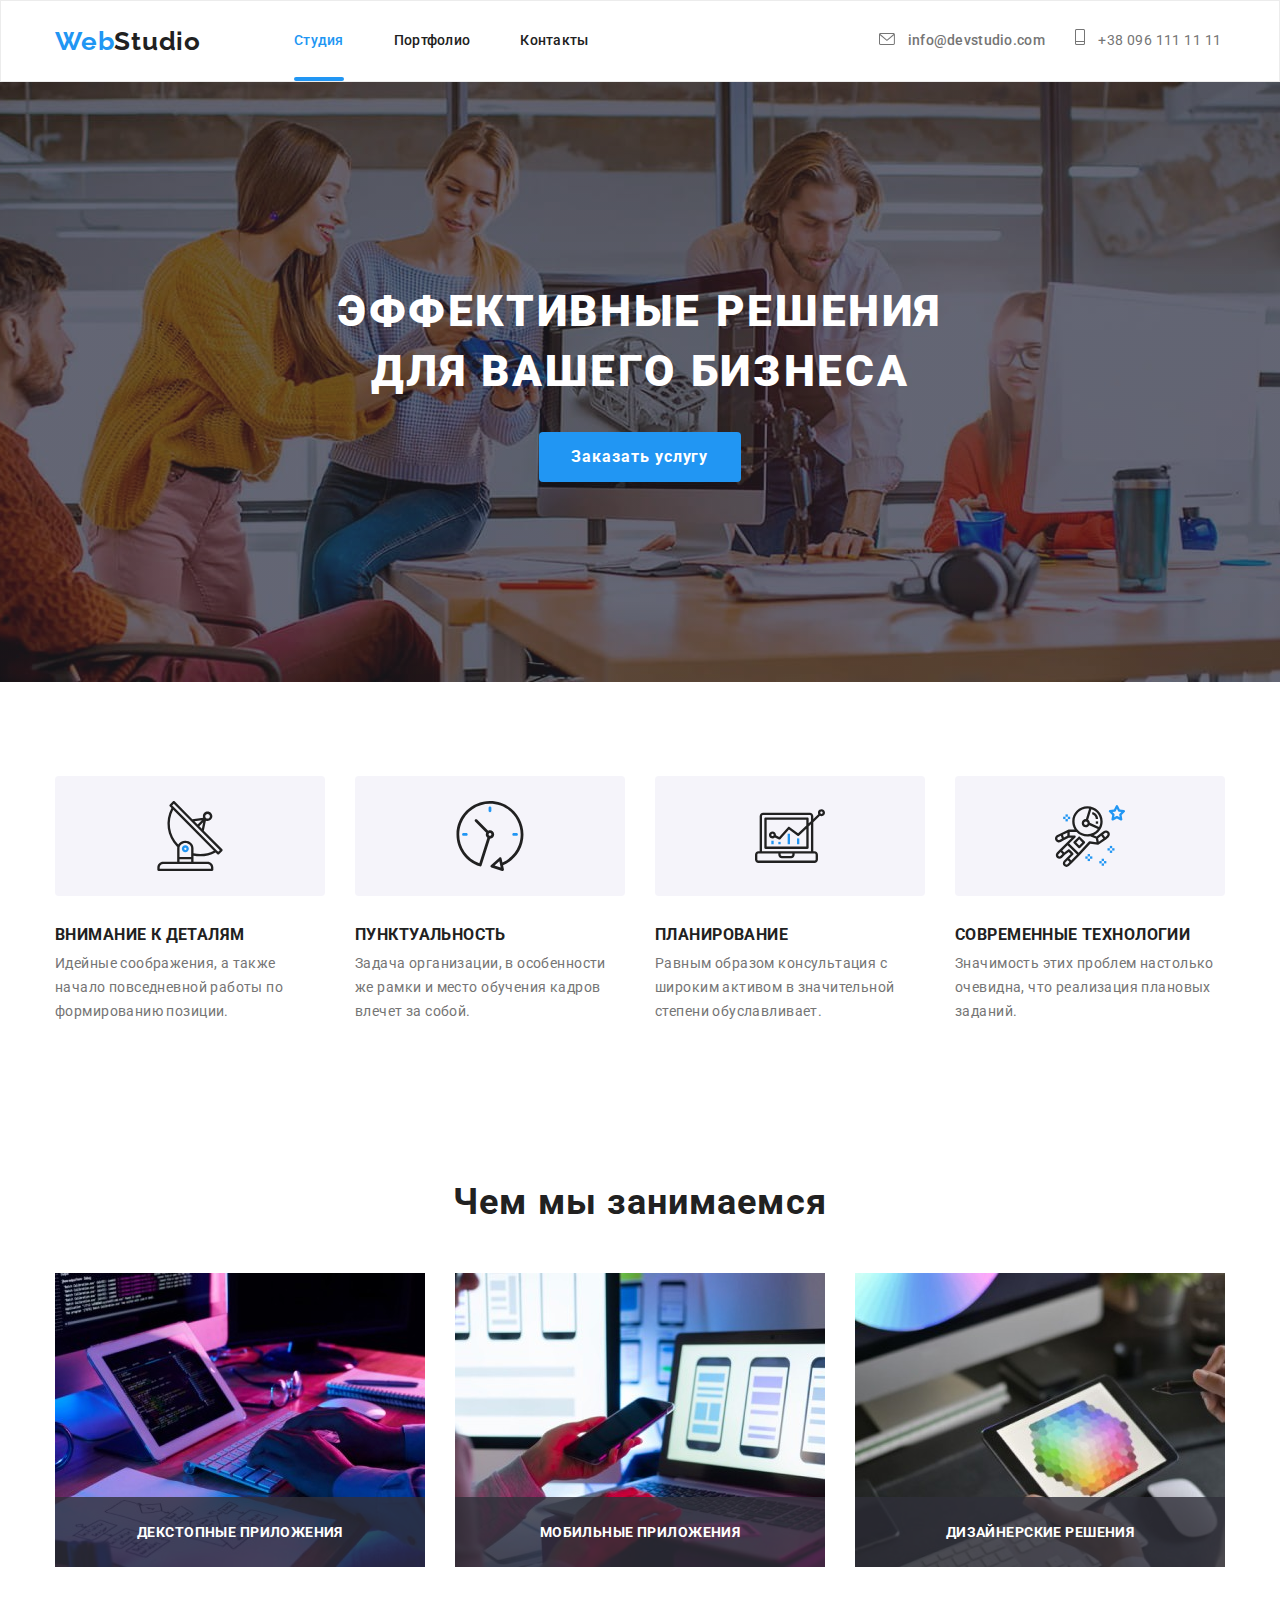
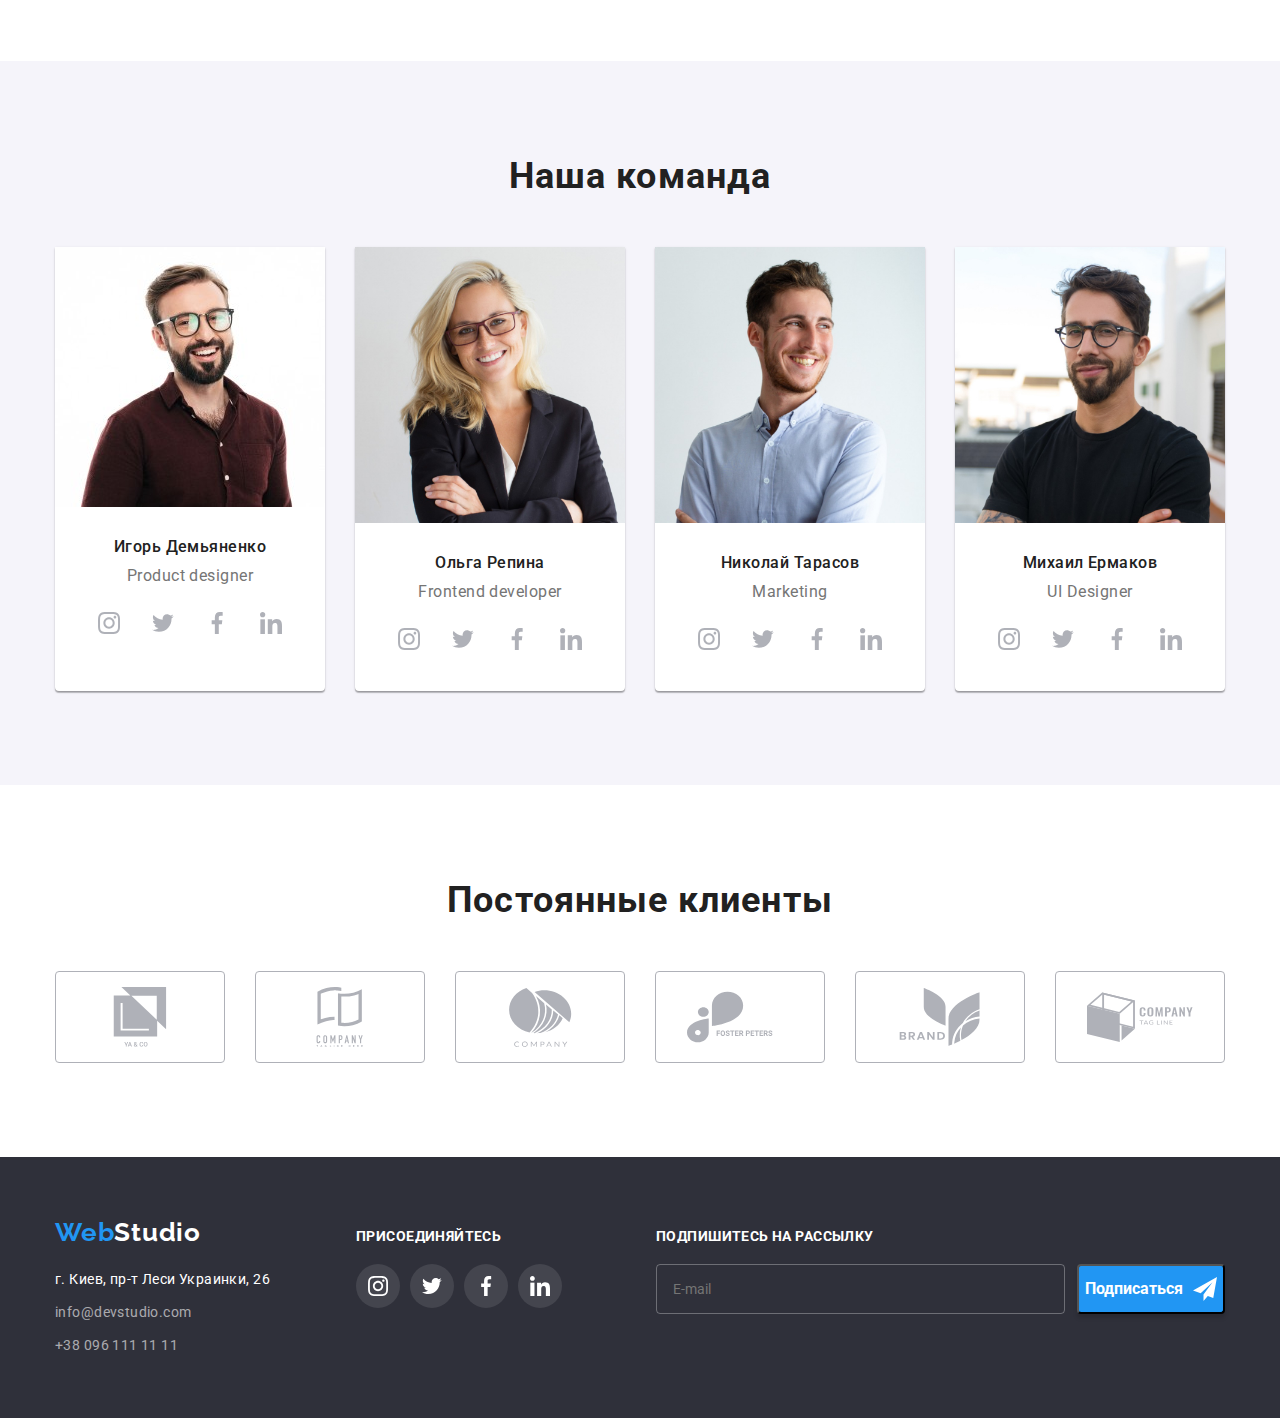
==== commit 7ffb838e: "For check" ====
--- a/index.html
+++ b/index.html
@@ -200,14 +200,14 @@
 			<ul class="team-list">
 				<li class="team-list-elements">
 					<img srcset="
-					./images/Team_all/img-1_270.jpg 270w ,
+					./images/Team_all/img-1_270.jpg 270w,
 					./images/Team_all/img-1_354.jpg 354w,
 					./images/Team_all/img-1_450.jpg 450w,
 					./images/Team_all/img-1_540.jpg 540w,
 					./images/Team_all/img-1_708.jpg 708w,
 					./images/Team_all/img-1_900.jpg 900w
 					" 
-					sizes="(min-width: 1200) 270px, (min-width: 768) 354px, (max-width: 767) 450px, 100vw"
+					sizes="(min-width: 1200px) 270px, (min-width: 768px) 354px, (max-width: 767px) 450px, 100vw"
 					src="./images/Team_all/img-1_450.jpg" alt="Игорь">
 					<div class="team-list-border">
 						<h3 class="team-header-text">Игорь Демьяненко</h3>
@@ -231,7 +231,7 @@
 				</li>
 				<li class="team-list-elements">
 					<img srcset="
-					./images/Team_all/img-2_270.jpg 270w ,
+					./images/Team_all/img-2_270.jpg 270w,
 					./images/Team_all/img-2_354.jpg 354w,
 					./images/Team_all/img-2_450.jpg 450w,
 					./images/Team_all/img-2_540.jpg 540w,
@@ -262,7 +262,7 @@
 				</li>
 				<li class="team-list-elements">
 					<img srcset="
-					./images/Team_all/img-3_270.jpg 270w ,
+					./images/Team_all/img-3_270.jpg 270w,
 					./images/Team_all/img-3_354.jpg 354w,
 					./images/Team_all/img-3_450.jpg 450w,
 					./images/Team_all/img-3_540.jpg 540w,
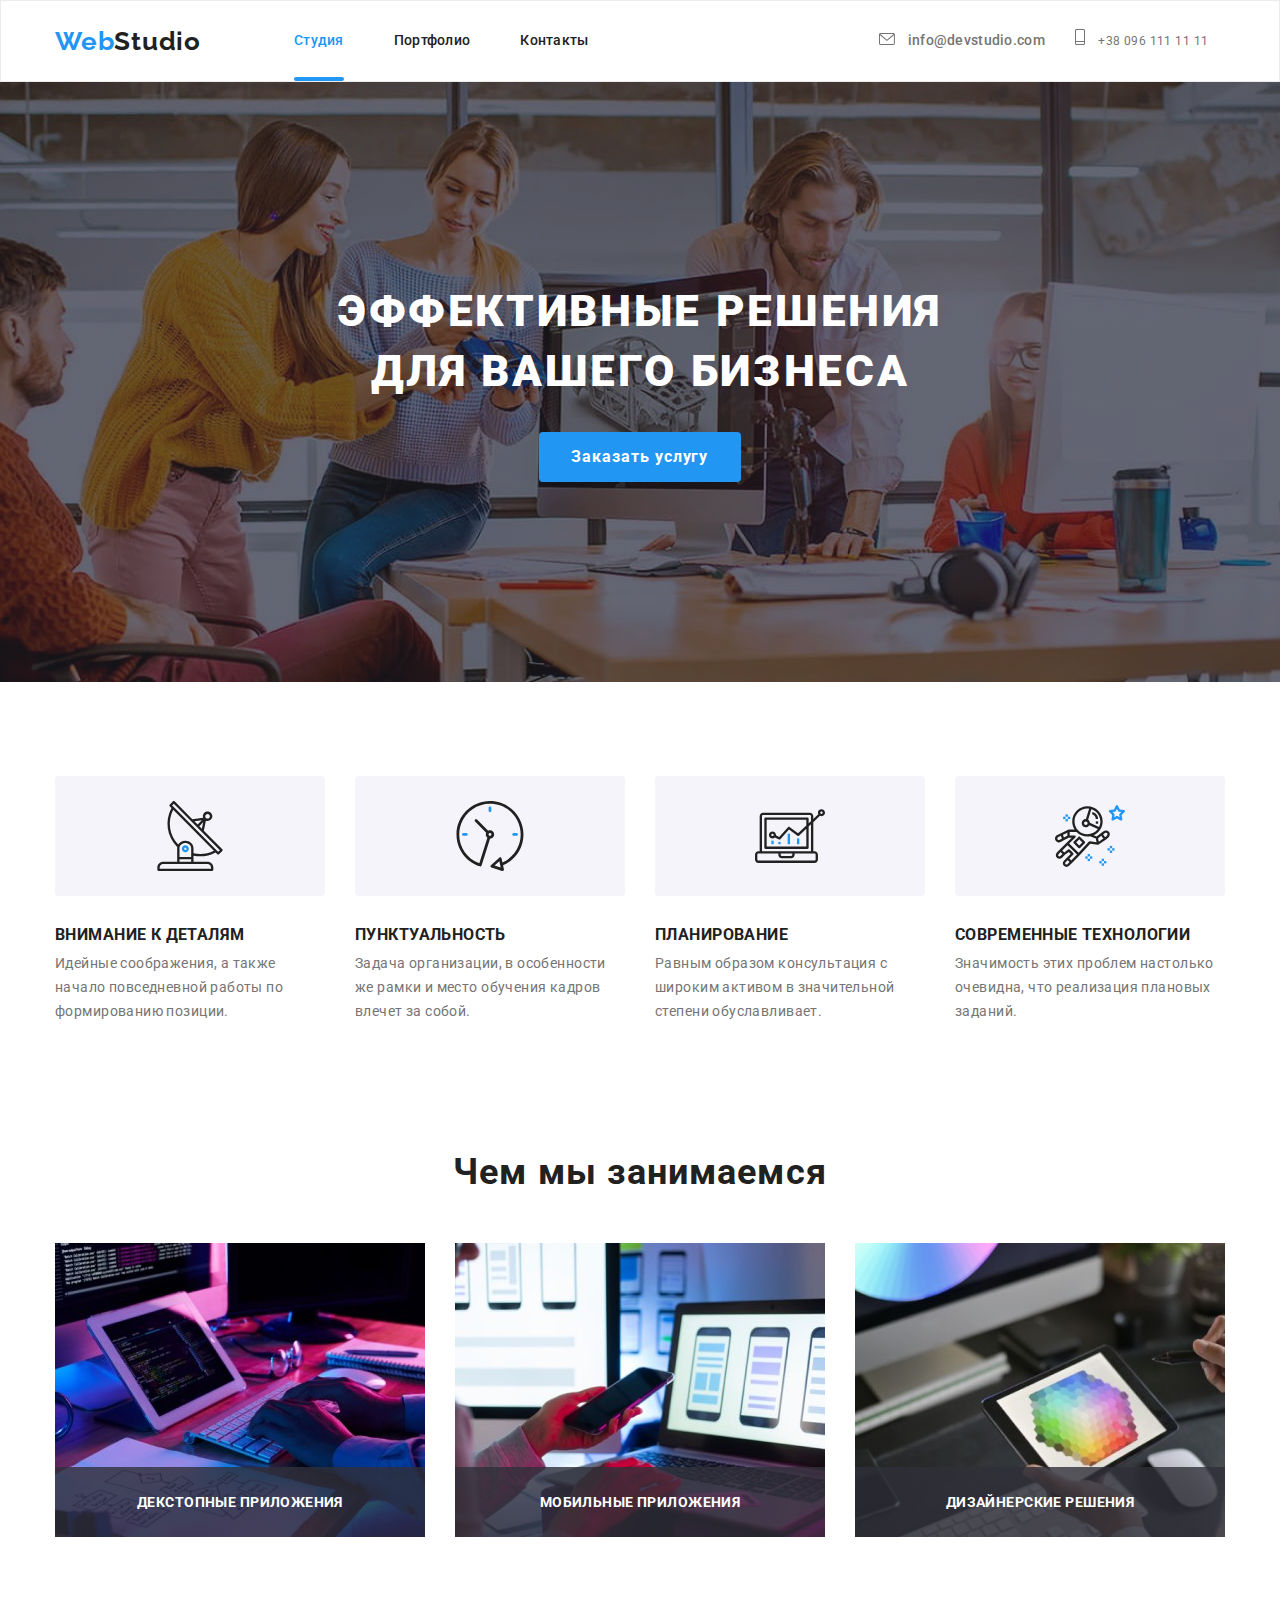
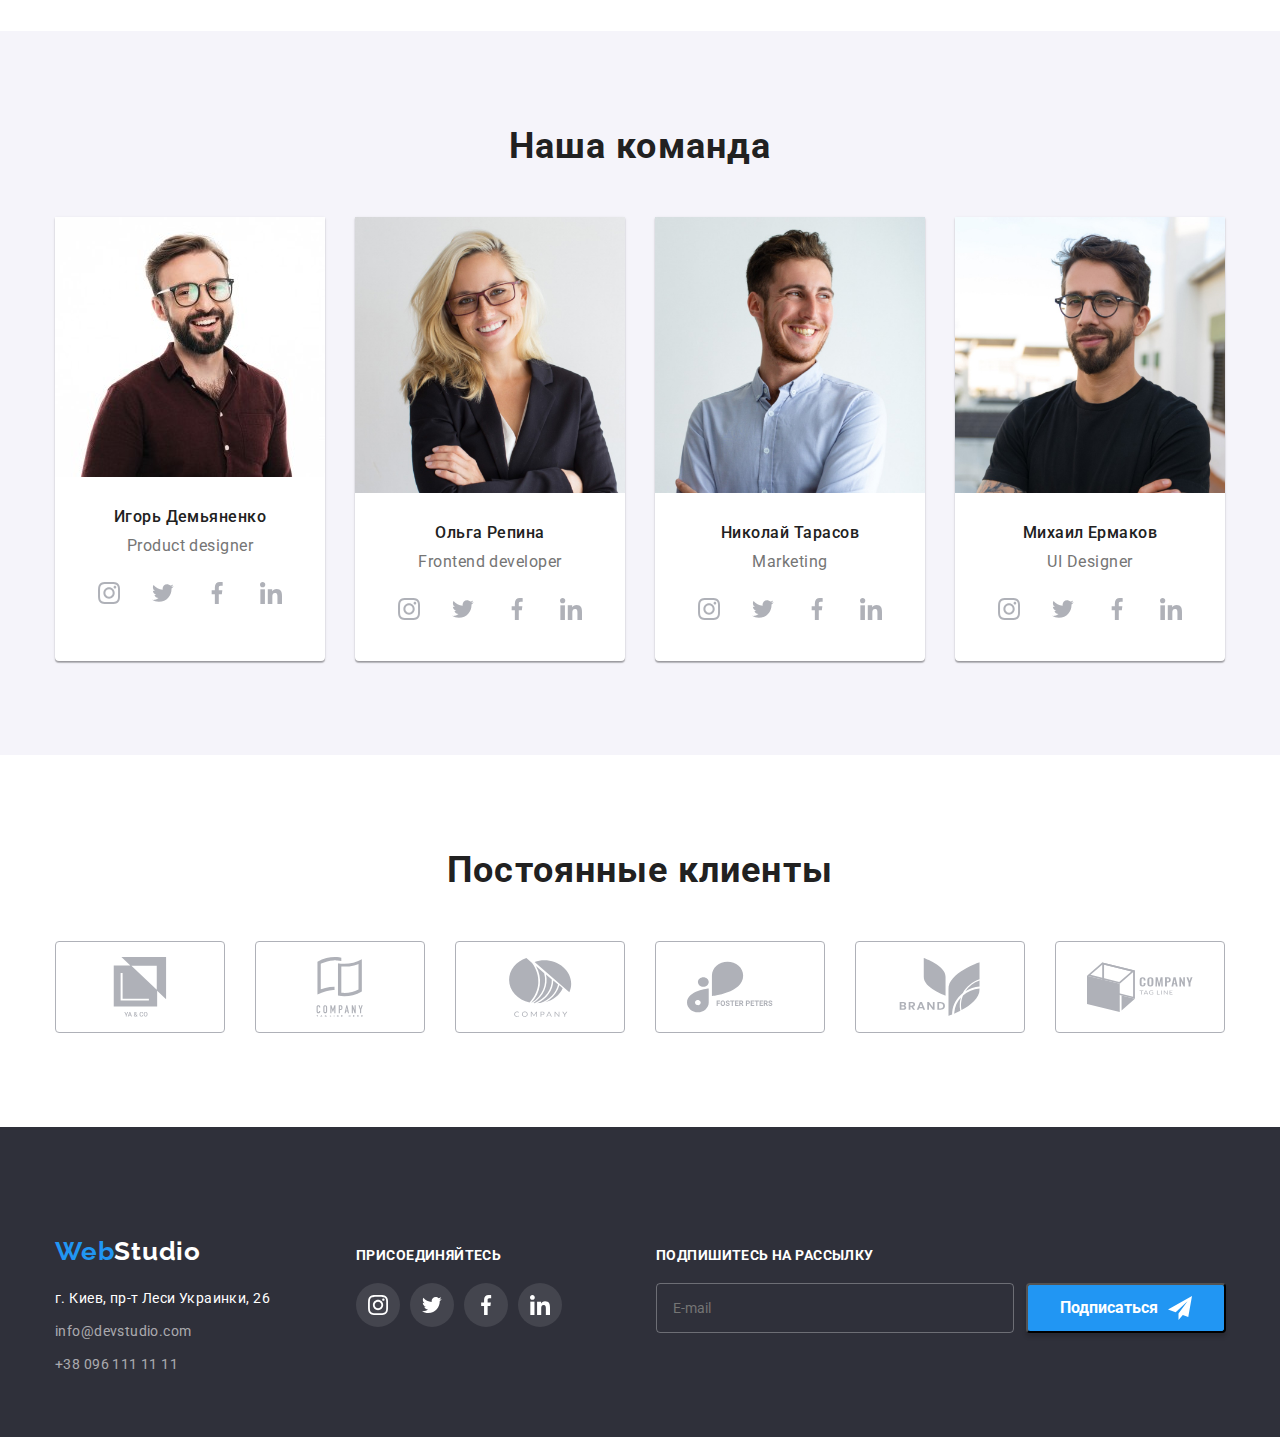
==== commit 363ca5d6: "Final" ====
--- a/index.html
+++ b/index.html
@@ -76,7 +76,7 @@
 		<div class="overlay">
 			<h1 class="hero-text"> ЭФФЕКТИВНЫЕ РЕШЕНИЯ ДЛЯ ВАШЕГО БИЗНЕСА </h1>
 			<ul class="button-block">
-				<li>
+				<li class="">
 					<button class="hero-button" value="Заказать услугу" data-modal-open>Заказать услугу
 					</button>
 					<div class="backdrop is-hidden" data-modal>
@@ -98,7 +98,7 @@
 									<div class="input-father">
 										<input class="user-phone" type="tel" name="user-phone" id="user-phone">
 										<span class="label-icon"><svg class="modal-icons">
-												<use href="./images/Presprite/Sprite.svg#user-mail-icon"></use>
+												<use href="./images/Presprite/Sprite.svg#user-phone-icon"></use>
 											</svg></span>
 									</div>
 								</label>
@@ -108,7 +108,7 @@
 									<div class="input-father">
 										<input class="user-email" type="email" name="user-email" id="user-email">
 										<span class="label-icon"><svg class="modal-icons">
-												<use href="./images/Presprite/Sprite.svg#user-phone-icon"></use>
+												<use href="./images/Presprite/Sprite.svg#user-mail-icon"></use>
 											</svg></span>
 									</div>
 								</label>
--- a/css/main.min.css
+++ b/css/main.min.css
@@ -1,2 +1,2 @@
-:root{--primary-text-color: #212121;--logo-span-color: #2196f3;--filler-colour: #2196f3;--contact-links-color: #757575;--filler-text-color: #757575;--hero-background-color: #2F303A;--hero-text-color: #ffffff;--footer-background-color: #2F303A;--portfolio-buttons-background-color: #F5F4FA;--clients-colour: #AFB1B8}.visually-hidden{position:absolute;white-space:nowrap;width:1px;height:1px;overflow:hidden;border:0;padding:0;clip:rect(0 0 0 0);-webkit-clip-path:inset(50%);clip-path:inset(50%);margin:-1px}body{font-family:Roboto, sans-serif;font-weight:400;font-size:14px;line-height:1.71;letter-spacing:0.03em;color:var(--primary-text-color)}body,h1,h2,h3,h4,p,ul,ol{margin:0px;padding:0px}li{list-style-type:none}a{text-decoration:none}img{max-width:100%;display:block;height:auto}.container{padding-left:15px;padding-right:15px;margin-left:auto;margin-right:auto}@media screen and (min-width: 480px){.container{width:480px}}@media screen and (min-width: 480px){.container{width:480px}}@media screen and (min-width: 768px){.container{width:768px}}@media screen and (min-width: 1200px){.container{width:1200px}}.section{padding:60px 0}@media screen and (min-width: 1200px){.section{padding:94px 0}}.header{height:62px;width:100%;border:1px solid #ECECEC}@media screen and (min-width: 768px){.header{height:82px}}.logo{font-family:Raleway, sans-serif;font-weight:700;font-size:24px;line-height:1.167;letter-spacing:0.03em;color:var(--primary-text-color)}@media screen and (max-width: 767.98px){.logo{padding:16px 0}}@media screen and (min-width: 1200px){.logo{font-size:26px;line-height:1.19}}.logo--colour{color:var(--logo-span-color)}.header-division{position:relative;display:block}@media screen and (min-width: 768px){.header-division{display:-webkit-box;display:-ms-flexbox;display:flex}}@media screen and (min-width: 1200px){.header-division{display:-webkit-box;display:-ms-flexbox;display:flex}}.header-nav{display:-webkit-box;display:-ms-flexbox;display:flex;-webkit-box-align:center;-ms-flex-align:center;align-items:center;-webkit-box-pack:justify;-ms-flex-pack:justify;justify-content:space-between}@media screen and (min-width: 768px){.header-nav{height:80px;-webkit-box-align:center;-ms-flex-align:center;align-items:center}}@media screen and (min-width: 1200px){.header-nav{height:80px;-webkit-box-align:center;-ms-flex-align:center;align-items:center}}.mobile-menu{position:absolute;display:-webkit-inline-box;display:-ms-inline-flexbox;display:inline-flex;margin:0;padding:0;border:0;top:10px;right:15px;background-color:transparent;z-index:10}.mobile-menu:hover,.mobile-menu:focus{fill:var(--logo-span-color)}@media screen and (min-width: 768px){.mobile-menu{display:none}}.icon-cross{z-index:10}.mobile-menu .icon-cross{display:none;overflow:hidden}.mobile-menu.is-open .icon-cross{display:block}.mobile-menu.is-open .icon-menu{display:none}.mobile-menu.is-open .logo{display:none}.menu-container{display:none;position:absolute;width:100%;height:796px;padding:48px 40px;z-index:1;top:0;left:0;background-color:var(--hero-text-color)}@media screen and (max-width: 767.98px){.menu-container{-webkit-box-shadow:0px 4px 8px rgba(0,0,0,0.04),0px 2px 4px rgba(0,0,0,0.08),0px 1px 3px rgba(0,0,0,0.16);box-shadow:0px 4px 8px rgba(0,0,0,0.04),0px 2px 4px rgba(0,0,0,0.08),0px 1px 3px rgba(0,0,0,0.16)}}.menu-container.is-open{display:block}@media screen and (min-width: 768px){.menu-container{display:-webkit-box;display:-ms-flexbox;display:flex;position:static;height:80px;margin-left:88px;width:auto;padding:0}}@media screen and (min-width: 1200px){.menu-container{display:-webkit-box;display:-ms-flexbox;display:flex;position:static;height:80px;margin-left:93px;width:auto;padding:0}}.header-nav__list{margin-bottom:301px}@media screen and (min-width: 768px){.header-nav__list{height:80px;display:-webkit-box;display:-ms-flexbox;display:flex;-webkit-box-align:center;-ms-flex-align:center;align-items:center;text-align:center;margin-bottom:0}}@media screen and (min-width: 1200px){.header-nav__list{height:80px;display:-webkit-box;display:-ms-flexbox;display:flex;text-align:center;margin-bottom:0%}}@media screen and (max-width: 767.98px){.header-nav__element{margin-bottom:32px}}@media screen and (min-width: 768px){.header-nav__element{margin-left:50px}.header-nav__element:first-child{margin-left:0px}}@media screen and (min-width: 1200px){.header-nav__element{margin-left:50px}.header-nav__element:first-child{margin-left:0px}}@media screen and (max-width: 767.98px){.header-nav__element:last-child{margin-bottom:0}}.header-nav__link{font-weight:500;font-size:40px;line-height:47px;text-align:center;letter-spacing:0.02em;color:var(--primary-text-color)}.header-nav__link:hover,.header-nav__link:focus,.header-nav__link:active{color:var(--logo-span-color);cursor:pointer}@media screen and (min-width: 768px){.header-nav__link{font-size:14px;line-height:16px}}@media screen and (min-width: 768px){.header-nav__link{position:relative;display:-webkit-box;display:-ms-flexbox;display:flex;-webkit-box-pack:center;-ms-flex-pack:center;justify-content:center;padding-top:32px;padding-bottom:32px;font-weight:500;font-size:14px;line-height:1.14;letter-spacing:0.02em;color:var(--primary-text-color);-webkit-transition:color 250ms cubic-bezier(0.4, 0, 0.2, 1);transition:color 250ms cubic-bezier(0.4, 0, 0.2, 1)}.header-nav__link::after{content:'';position:absolute;bottom:0px;left:0px;width:100%;height:4px;border-radius:4px;background-color:var(--filler-colour);-webkit-transform:scaleX(0);transform:scaleX(0);-webkit-transition:-webkit-transform 250ms cubic-bezier(0.4, 0, 0.2, 1);transition:-webkit-transform 250ms cubic-bezier(0.4, 0, 0.2, 1);transition:transform 250ms cubic-bezier(0.4, 0, 0.2, 1);transition:transform 250ms cubic-bezier(0.4, 0, 0.2, 1), -webkit-transform 250ms cubic-bezier(0.4, 0, 0.2, 1)}.header-nav__link:hover::after,.header-nav__link:focus::after,.header-nav__link:active::after{display:block;-webkit-transform:scaleX(1);transform:scaleX(1)}}@media screen and (min-width: 768px){.header-nav__link--current{color:var(--logo-span-color)}}@media screen and (min-width: 768px){.header-nav__link--current::after{content:'';position:absolute;bottom:0px;left:0px;width:100%;height:4px;border-radius:4px;-webkit-transform:scaleX(1);transform:scaleX(1);background-color:var(--filler-colour)}}@media screen and (min-width: 768px){.header-auth{display:-webkit-box;display:-ms-flexbox;display:flex;-webkit-box-align:center;-ms-flex-align:center;align-items:center;margin-right:0}}@media screen and (min-width: 1200px){.header-auth{margin-left:auto}}@media screen and (max-width: 767.98px){.header-auth__list{display:-webkit-box;display:-ms-flexbox;display:flex;-webkit-box-orient:vertical;-webkit-box-direction:reverse;-ms-flex-direction:column-reverse;flex-direction:column-reverse}}@media screen and (min-width: 768px){.header-auth__list{display:-webkit-box;display:-ms-flexbox;display:flex;-webkit-box-pack:center;-ms-flex-pack:center;justify-content:center;-webkit-box-orient:vertical;-webkit-box-direction:normal;-ms-flex-direction:column;flex-direction:column;margin-left:55px;margin-top:0}}@media screen and (min-width: 1200px){.header-auth__list{display:-webkit-box;display:-ms-flexbox;display:flex;-ms-flex-line-pack:center;align-content:center;margin-left:290px;-webkit-box-orient:horizontal;-webkit-box-direction:normal;-ms-flex-direction:row;flex-direction:row}}@media screen and (max-width: 767.98px){.header-auth__element:first-child{margin-top:32px}}@media screen and (min-width: 1200px){.header-auth__element:first-child{margin-right:30px;-webkit-box-align:baseline;-ms-flex-align:baseline;align-items:baseline}}@media screen and (max-width: 767.98px){.header-auth__link--second{font-weight:500;font-size:34px;line-height:1.18;letter-spacing:0.02em;color:var(--filler-colour);-webkit-transition:color 250ms cubic-bezier(0.4, 0, 0.2, 1),fill 250ms cubic-bezier(0.4, 0, 0.2, 1);transition:color 250ms cubic-bezier(0.4, 0, 0.2, 1),fill 250ms cubic-bezier(0.4, 0, 0.2, 1)}.header-auth__link--second:hover,.header-auth__link--second:focus{fill:var(--logo-span-color);color:var(--logo-span-color)}}@media screen and (min-width: 768px){.header-auth__link--second{color:var(--contact-links-color)}.header-auth__link--second:hover,.header-auth__link--second:focus{fill:var(--logo-span-color);color:var(--logo-span-color);-webkit-transition:color 250ms cubic-bezier(0.4, 0, 0.2, 1),fill 250ms cubic-bezier(0.4, 0, 0.2, 1);transition:color 250ms cubic-bezier(0.4, 0, 0.2, 1),fill 250ms cubic-bezier(0.4, 0, 0.2, 1)}}@media screen and (min-width: 1200px){.header-auth__link--second{padding:32px 0}}@media screen and (max-width: 767.98px){.header-auth__link--first{font-size:24px;line-height:28px;color:var(--contact-links-color)}}@media screen and (min-width: 480px){.header-auth__link--first{width:161px;font-weight:500;letter-spacing:0.02em;color:var(--contact-links-color);-webkit-transition:color 250ms cubic-bezier(0.4, 0, 0.2, 1),fill 250ms cubic-bezier(0.4, 0, 0.2, 1);transition:color 250ms cubic-bezier(0.4, 0, 0.2, 1),fill 250ms cubic-bezier(0.4, 0, 0.2, 1)}}.header-auth__link--first:hover,.header-auth__link--first:focus{fill:var(--logo-span-color);color:var(--logo-span-color)}@media screen and (min-width: 768px){.header-auth__link--first{-webkit-transition:color 250ms cubic-bezier(0.4, 0, 0.2, 1),fill 250ms cubic-bezier(0.4, 0, 0.2, 1);transition:color 250ms cubic-bezier(0.4, 0, 0.2, 1),fill 250ms cubic-bezier(0.4, 0, 0.2, 1)}}@media screen and (min-width: 1200px){.header-auth__link--first{padding:32px 0}}@media screen and (max-width: 767.98px){.header-auth-icons{display:none}}@media screen and (min-width: 768px){.header-auth-icons{margin-right:10px;fill:currentColor}}@media screen and (max-width: 767.98px){.menu-container__socials{display:-webkit-box;display:-ms-flexbox;display:flex;max-width:480px;-webkit-box-pack:justify;-ms-flex-pack:justify;justify-content:space-between;margin-top:64px}}@media screen and (min-width: 768px){.menu-container__socials{display:none}}.menu-container__element{padding-right:5px;border-right:1px solid rgba(33,33,33,0.2)}.menu-container__element:last-child{padding-right:0;border:none}.menu-container__element:not(:first-child){padding-left:5px}@media screen and (max-width: 767.98px){.menu-container__link{font-size:normal;font-weight:500;font-size:18px;line-height:1.22;letter-spacing:0.02em;color:var(--filler-colour)}}.hero{display:-webkit-box;display:-ms-flexbox;display:flex;background:var(--hero-background-color);-ms-flex-line-pack:center;align-content:center;-webkit-box-align:center;-ms-flex-align:center;align-items:center;max-width:1600px;margin:0 auto}@media screen and (max-width: 767.98px){.hero{max-width:calc( 768px - 0.02px)}}@media screen and (min-width: 768px) and (max-width: 1199.98px){.hero{max-width:calc(1200px -0.02px)}}.hero-text{max-width:696px;margin:0 auto}@media screen and (max-width: 1199.98px){.hero-text{max-width:360px}}.button-block{margin-left:auto;margin-right:auto;width:202px;height:50px;border-radius:4px;background-color:var(--filler-colour)}.hero-button{height:50px;padding:10px 32px;border:none;font-weight:700;font-size:16px;line-height:1.87;letter-spacing:0.06em;background-color:inherit;color:var(--hero-text-color);z-index:2;cursor:pointer}.hero-text{margin-bottom:30px;font-weight:900;font-size:44px;line-height:1.36;text-align:center;letter-spacing:0.06em;text-transform:uppercase;color:var(--hero-text-color)}@media screen and (max-width: 1199.98px){.hero-text{font-size:26px;line-height:1.62}}.backdrop{position:fixed;top:0;left:0;width:100%;height:100%;z-index:100;background-color:rgba(0,0,0,0.2);-webkit-transition:opacity 250ms cubic-bezier(0.4, 0, 0.2, 1),visibility 250ms cubic-bezier(0.4, 0, 0.2, 1);transition:opacity 250ms cubic-bezier(0.4, 0, 0.2, 1),visibility 250ms cubic-bezier(0.4, 0, 0.2, 1)}.backdrop.is-hidden{opacity:0;pointer-events:none;visibility:hidden;-webkit-transition:opacity 250ms cubic-bezier(0.4, 0, 0.2, 1),visibility 250ms cubic-bezier(0.4, 0, 0.2, 1);transition:opacity 250ms cubic-bezier(0.4, 0, 0.2, 1),visibility 250ms cubic-bezier(0.4, 0, 0.2, 1)}.modal{position:absolute;top:50%;left:50%;-webkit-transform:translate(-50%, -50%);transform:translate(-50%, -50%);padding:40px 40px;max-width:528px;max-height:581px;z-index:110;background-color:#ffffff;border-radius:4px;-webkit-transition:opacity 250ms cubic-bezier(0.4, 0, 0.2, 1);transition:opacity 250ms cubic-bezier(0.4, 0, 0.2, 1);visibility:250ms cubic-bezier(0.4, 0, 0.2, 1)}@media screen and (max-width: 1199.98px){.modal{max-height:609px;width:450px}}.overlay{display:inline-block;-webkit-box-align:center;-ms-flex-align:center;align-items:center;width:1600px;height:600px;padding-top:200px;padding-bottom:200px;margin-left:auto;margin-right:auto;background-repeat:no-repeat;background-position:center;background-size:cover;background-image:-webkit-gradient(linear, left top, right top, from(rgba(47,48,58,0.4)), to(rgba(47,48,58,0.4))),url(../images/Hero-desktop/herobackground_ds.jpg);background-image:linear-gradient(to right, rgba(47,48,58,0.4), rgba(47,48,58,0.4)),url(../images/Hero-desktop/herobackground_ds.jpg)}@media (min-device-pixel-ratio: 2), (-webkit-min-device-pixel-ratio: 2), (min-resolution: 192dpi), (min-resolution: 2dppx){.overlay{background-image:-webkit-gradient(linear, left top, right top, from(rgba(47,48,58,0.4)), to(rgba(47,48,58,0.4))),url(../images/Hero-desktop/herobackground_ds@2x.jpg);background-image:linear-gradient(to right, rgba(47,48,58,0.4), rgba(47,48,58,0.4)),url(../images/Hero-desktop/herobackground_ds@2x.jpg)}}@media screen and (max-width: 767.98px){.overlay{padding:118px 45px;height:400px;background-image:-webkit-gradient(linear, left top, right top, from(rgba(47,48,58,0.4)), to(rgba(47,48,58,0.4))),url(../images/Hero-mobile/herobackground_mob.jpg);background-image:linear-gradient(to right, rgba(47,48,58,0.4), rgba(47,48,58,0.4)),url(../images/Hero-mobile/herobackground_mob.jpg)}}@media screen and (max-width: 767.98px) and (min-device-pixel-ratio: 2), screen and (max-width: 767.98px) and (-webkit-min-device-pixel-ratio: 2), screen and (max-width: 767.98px) and (min-resolution: 192dpi), screen and (max-width: 767.98px) and (min-resolution: 2dppx){.overlay{background-image:-webkit-gradient(linear, left top, right top, from(rgba(47,48,58,0.4)), to(rgba(47,48,58,0.4))),url(../images/Hero-mobile/herobackground_mob@2x.jpg);background-image:linear-gradient(to right, rgba(47,48,58,0.4), rgba(47,48,58,0.4)),url(../images/Hero-mobile/herobackground_mob@2x.jpg)}}@media screen and (min-width: 768px) and (max-width: 1199.98px){.overlay{padding:118px 204px;height:400px;background-image:-webkit-gradient(linear, left top, right top, from(rgba(47,48,58,0.4)), to(rgba(47,48,58,0.4))),url(../images/Hero-tablet/herobackground_tab.jpg);background-image:linear-gradient(to right, rgba(47,48,58,0.4), rgba(47,48,58,0.4)),url(../images/Hero-tablet/herobackground_tab.jpg)}}@media screen and (min-width: 768px) and (max-width: 1199.98px) and (min-device-pixel-ratio: 2), screen and (min-width: 768px) and (max-width: 1199.98px) and (-webkit-min-device-pixel-ratio: 2), screen and (min-width: 768px) and (max-width: 1199.98px) and (min-resolution: 192dpi), screen and (min-width: 768px) and (max-width: 1199.98px) and (min-resolution: 2dppx){.overlay{background-image:-webkit-gradient(linear, left top, right top, from(rgba(47,48,58,0.4)), to(rgba(47,48,58,0.4))),url(../images/Hero-tablet/herobackground_tab@2x.jpg);background-image:linear-gradient(to right, rgba(47,48,58,0.4), rgba(47,48,58,0.4)),url(../images/Hero-tablet/herobackground_tab@2x.jpg)}}.modal-form{display:-webkit-box;display:-ms-flexbox;display:flex;-webkit-box-orient:vertical;-webkit-box-direction:normal;-ms-flex-direction:column;flex-direction:column}.form-element{position:relative;margin-top:10px;font-weight:400;font-size:12px;line-height:20px;letter-spacing:0.01em}@media screen and (max-width: 1199.98px){.form-element{margin-top:8px}}.user-information,.user-phone,.user-email{width:100%;height:40px;outline:none;border:1px solid rgba(33,33,33,0.2);-webkit-transform:border 250ms;transform:border 250ms}.user-information,.user-phone,.user-email,.user-commentary{border-radius:4px;-webkit-transition:border 250ms cubic-bezier(0.4, 0, 0.2, 1);transition:border 250ms cubic-bezier(0.4, 0, 0.2, 1)}.user-information:focus,.user-information:focus,.user-information:focus,.user-information:focus,.user-phone:focus,.user-phone:focus,.user-phone:focus,.user-phone:focus,.user-email:focus,.user-email:focus,.user-email:focus,.user-email:focus,.user-commentary:focus,.user-commentary:focus,.user-commentary:focus,.user-commentary:focus{border:1px solid #2196F3}.user-commentary{width:100%;height:120px;padding:12px 16px;resize:none;outline:none;border:1px solid rgba(33,33,33,0.2)}.input-father{position:relative}.user-phone,.user-information,.user-email{padding:12px 42px}.label-icon{position:absolute;top:50%;left:15px;width:18px;height:18px;-webkit-transform:translateY(-50%);transform:translateY(-50%)}.user-information:focus ~ .label-icon,.user-phone:focus ~ .label-icon,.user-email:focus ~ .label-icon{fill:var(--logo-span-color)}.modal-icons{position:absolute;width:18px;height:18px;-webkit-transition:fill 250ms cubic-bezier(0.4, 0, 0.2, 1);transition:fill 250ms cubic-bezier(0.4, 0, 0.2, 1)}.modal-icons:focus{fill:var(--logo-span-color)}.submit-modal-button{margin:auto;cursor:pointer;margin-top:30px;width:200px;height:50px;padding:0;color:var(--hero-text-color);background:#188CE8;-webkit-box-shadow:0px 4px 4px rgba(0,0,0,0.15);box-shadow:0px 4px 4px rgba(0,0,0,0.15);border-radius:4px;border-width:0px;font-weight:700;font-size:16px;line-height:1.88;letter-spacing:0.06em}.form-element.checkbox{display:-webkit-box;display:-ms-flexbox;display:flex;-webkit-box-align:center;-ms-flex-align:center;align-items:center;max-width:425px}@media screen and (max-width: 1199.98px){.form-element.checkbox{max-width:370px}}.checkbox-square{position:relative;-webkit-appearance:none;-moz-appearance:none;appearance:none;position:absolute;-webkit-box-align:center;-ms-flex-align:center;align-items:center}.checkbox-square:checked+.checkbox-icon{border-color:var(--logo-span-color);background-color:var(--logo-span-color);background-image:url(../images/Presprite/icon-checkbox.svg);background-size:contain;background-origin:border-box}.checkbox-square:focus+.checkbox-icon{border-color:var(--logo-span-color)}.checkbox-icon{margin-right:6px;display:inline-block;width:16px;height:15px;border:3px solid var(--primary-text-color);border-radius:3px}.checkbox-text{font-weight:400;font-size:14px;line-height:1.73;letter-spacing:0.03em;color:var(--contact-links-color)}@media screen and (max-width: 1199.98px){.checkbox-text{font-size:12px;line-height:14px}}.policy{margin-left:2px}.chechbox-underline{display:inline-block;font-weight:400;font-size:14px;line-height:1.73;letter-spacing:0.03em;color:var(--logo-span-color);text-decoration:underline}@media screen and (max-width: 1199.98px){.chechbox-underline{font-size:12px;line-height:14px}}.modal-text{font-weight:700;font-size:20px;line-height:23px;text-align:center;letter-spacing:0.03em}@media screen and (max-width: 767.98px){.modal-text{display:-webkit-box;display:-ms-flexbox;display:flex;-ms-flex-wrap:wrap;flex-wrap:wrap;font-size:20px;line-height:30px}}.close-button{position:absolute;display:-webkit-box;display:-ms-flexbox;display:flex;-webkit-box-pack:center;-ms-flex-pack:center;justify-content:center;-webkit-box-align:center;-ms-flex-align:center;align-items:center;top:8px;right:8px;width:30px;height:30px;border-radius:50%;color:var(#000);background-color:var(--hero-text-color);border:1px solid rgba(0,0,0,0.1);cursor:pointer}.close-button-svg{width:18px;height:18px}.close-button-svg:active,.close-button-svg:focus{border:1px solid var(--logo-span-color);fill:var(--logo-span-color)}.adventeges-block{display:-webkit-box;display:-ms-flexbox;display:flex;text-align:left;margin-bottom:30px}@media screen and (max-width: 1199.98px){.adventeges-block{-ms-flex-wrap:wrap;flex-wrap:wrap}}.adventeges-block-element::before{display:block;content:"";max-width:450px;margin-bottom:30px;height:120px;border-radius:4px;background-repeat:no-repeat;background-position:center;background-color:#F5F4FA}@media screen and (min-width: 768px){.adventeges-block-element{max-width:354px}.adventeges-block-element:nth-child(2n){margin-left:30px}.adventeges-block-element:nth-child(-n+2){margin-bottom:30px}}@media screen and (min-width: 1200px){.adventeges-block-element{margin-left:30px}.adventeges-block-element:first-child{margin-left:0px}}.icon-sattelite::before{background-image:url("../images/Presprite/sattelite.svg")}.icon-clock::before{background-image:url("../images/Presprite/clock.svg")}.icon-diagrame::before{background-image:url("../images/Presprite/diagrame.svg")}.icon-austronavt::before{background-image:url("../images/Presprite/austronavt.svg")}.adventeges-header-text{margin-bottom:10px;height:16px;font-weight:700;line-height:1.14;text-transform:uppercase;color:inherit}@media screen and (max-width: 767.98px){.adventeges-header-text{text-align:center}}@media screen and (min-width: 1200px){.adventeges-header-text{width:270px}}.adventeges-text{height:75px;font-size:14px;line-height:1.71;color:var(--contact-links-color)}@media screen and (min-width: 1200px){.adventeges-text{width:270px}}@media screen and (max-width: 1199.98px){.section.what-we-do{display:none}}.what-we-do{display:block;padding-top:0px;font-weight:700;font-size:36px;line-height:1.17;text-align:center;letter-spacing:0.03em;color:inherit}.what-we-do-list{display:-webkit-box;display:-ms-flexbox;display:flex;-ms-flex-line-pack:center;align-content:center}.what-we-do-element{position:relative;height:294px}.what-we-do-element:not(:first-child){margin-left:30px}.what-we-do-overlay{position:absolute;bottom:0%;left:0%;display:-webkit-box;display:-ms-flexbox;display:flex;-webkit-box-pack:center;-ms-flex-pack:center;justify-content:center;width:100%;height:70px;background-color:rgba(47,48,58,0.8)}.what-we-do-overlay-text{display:-webkit-box;display:-ms-flexbox;display:flex;-webkit-box-align:center;-ms-flex-align:center;align-items:center;font-weight:700;font-size:14px;line-height:16px;text-align:center;letter-spacing:0.03em;color:var(--hero-text-color)}.what-we-do-header{margin-bottom:50px;font-weight:700;font-size:36px;line-height:1.17;text-align:center;letter-spacing:0.03em;color:var(--primary-text-color)}.team-section{font-weight:900;font-size:36px;line-height:1.17;text-align:center;letter-spacing:0.03em;color:inherit;background-color:#F5F4FA}.team-section-header{font-weight:700;font-size:36px;line-height:1.17;text-align:center;letter-spacing:0.03em;color:var(--primary-text-color)}.team-list{margin-top:50px;display:-webkit-box;display:-ms-flexbox;display:flex;-ms-flex-wrap:wrap;flex-wrap:wrap;-webkit-box-pack:center;-ms-flex-pack:center;justify-content:center}.team-list-elements{background:#FFFFFF;-webkit-box-shadow:0px 1px 3px rgba(0,0,0,0.12),0px 1px 1px rgba(0,0,0,0.14),0px 2px 1px rgba(0,0,0,0.2);box-shadow:0px 1px 3px rgba(0,0,0,0.12),0px 1px 1px rgba(0,0,0,0.14),0px 2px 1px rgba(0,0,0,0.2);border-radius:0px 0px 4px 4px}@media screen and (max-width: 767.98px){.team-list-elements{margin-bottom:30px;width:450px;height:622px}}@media screen and (min-width: 768px) and (max-width: 1199.98px){.team-list-elements{width:354px;height:536px}.team-list-elements:nth-child(2n){margin-left:30px}.team-list-elements:nth-child(-n+2){margin-bottom:30px}}@media screen and (min-width: 1200px){.team-list-elements:not(:first-child){margin-left:30px;width:270px}}.team-list-border{padding-top:30px;padding-bottom:30px;padding-left:32px;padding-right:32px}.team-header-text{margin-bottom:10px;font-weight:500;font-size:16px;line-height:1.19;letter-spacing:0.03em;color:inherit}.team-text{font-weight:400;font-size:16px;margin-bottom:16px;line-height:1.19;text-align:center;letter-spacing:0.03em;color:var(--contact-links-color)}.team-links-list{display:-webkit-box;display:-ms-flexbox;display:flex;-webkit-box-pack:center;-ms-flex-pack:center;justify-content:center}.team-links-element:not(:last-child){margin-right:10px}.team-link{display:-webkit-box;display:-ms-flexbox;display:flex;-webkit-box-pack:center;-ms-flex-pack:center;justify-content:center;-webkit-box-align:center;-ms-flex-align:center;align-items:center;width:44px;height:44px;border-radius:50%;background-color:var(--hero-text-color);-webkit-transition:background-color 500ms cubic-bezier(0.4, 0, 0.2, 1);transition:background-color 500ms cubic-bezier(0.4, 0, 0.2, 1)}.team-link:hover .social-team-svg,.team-link:focus .social-team-svg{fill:var(--hero-text-color)}.team-link:hover,.team-link:focus{background-color:var(--filler-colour)}.social-team-svg{width:22px;height:22px;fill:var(--clients-colour);-webkit-transition:fill 500ms cubic-bezier(0.4, 0, 0.2, 1);transition:fill 500ms cubic-bezier(0.4, 0, 0.2, 1)}.clients-section-header{font-style:normal;font-weight:700;font-size:36px;line-height:42px;text-align:center;letter-spacing:0.03em;margin-bottom:30px}@media screen and (min-width: 1200px){.clients-section-header{margin-bottom:50px}}.clients-list{margin-top:30px;display:-webkit-box;display:-ms-flexbox;display:flex;-ms-flex-wrap:wrap;flex-wrap:wrap}@media screen and (max-width: 1199.98px){.clients-list{margin:-15px}}.clients-link{display:-webkit-box;display:-ms-flexbox;display:flex;-webkit-box-align:center;-ms-flex-align:center;align-items:center;-webkit-box-pack:center;-ms-flex-pack:center;justify-content:center;width:100%;height:92px;outline:transparent;border:1px solid #AFB1B8;border-radius:4px;border-color:var(--clients-colour);-webkit-transition:border-color 250ms cubic-bezier(0.4, 0, 0.2, 1);transition:border-color 250ms cubic-bezier(0.4, 0, 0.2, 1)}.clients-link:hover,.clients-link:focus{border-color:var(--filler-colour)}@media screen and (min-width: 768px){.clients-link{width:100%;height:92px}}@media screen and (min-width: 1200px){.clients-link{width:170px;height:92px}}@media screen and (max-width: 767.98px){.clients-element{display:-webkit-box;display:-ms-flexbox;display:flex;-ms-flex-preferred-size:calc((100% - 60px) / 2);flex-basis:calc((100% - 60px) / 2);margin:15px}}@media screen and (min-width: 768px) and (max-width: 1199.98px){.clients-element{display:-webkit-box;display:-ms-flexbox;display:flex;-ms-flex-preferred-size:calc((100% - 90px) / 3);flex-basis:calc((100% - 90px) / 3);margin:15px}}@media screen and (min-width: 1200px){.clients-element:not(:first-child){margin-left:30px}}.client-icon{width:106px;height:60px;fill:var(--clients-colour);-webkit-transition:fill 250ms cubic-bezier(0.4, 0, 0.2, 1);transition:fill 250ms cubic-bezier(0.4, 0, 0.2, 1)}.clients-link:hover .client-icon,.clients-link:focus .client-icon{border-color:var(--filler-colour);fill:var(--filler-colour)}.footer{padding-top:60px;padding-bottom:60px;background-color:var(--footer-background-color)}.bottom-block{text-align:center}@media screen and (min-width: 768px) and (max-width: 1199.98px){.bottom-block{display:-webkit-box;display:-ms-flexbox;display:flex;-ms-flex-wrap:wrap;flex-wrap:wrap;-ms-flex-pack:distribute;justify-content:space-around}}@media screen and (min-width: 1200px){.bottom-block{display:-webkit-box;display:-ms-flexbox;display:flex;-webkit-box-align:baseline;-ms-flex-align:baseline;align-items:baseline}}@media screen and (max-width: 767.98px){.logo-block{display:inline-block;padding-left:auto;padding-right:auto;margin-bottom:60px}}.logo-block__link{display:-webkit-box;display:-ms-flexbox;display:flex;-webkit-box-pack:center;-ms-flex-pack:center;justify-content:center;height:auto;padding:0;margin-bottom:20px;color:var(--hero-text-color)}@media screen and (min-width: 1200px){.logo-block__link{display:-webkit-box;display:-ms-flexbox;display:flex;-webkit-box-pack:start;-ms-flex-pack:start;justify-content:flex-start}}.adress__link{display:-webkit-box;display:-ms-flexbox;display:flex;width:231px;font-style:normal;font-size:14px;line-height:1.71;color:var(--hero-text-color)}@media screen and (max-width: 1199.98px){.adress__link{-webkit-box-pack:center;-ms-flex-pack:center;justify-content:center}}.adress__link--second{color:rgba(255,255,255,0.6);-webkit-transition:250ms cubic-bezier(0.4, 0, 0.2, 1);transition:250ms cubic-bezier(0.4, 0, 0.2, 1)}.adress__link--second:hover,.adress__link--second:focus{color:var(--hero-text-color)}.adress-element:not(:last-child){margin-bottom:9px}.follow-us__title{font-style:normal;font-weight:700;font-size:14px;line-height:16px;margin-bottom:20px;letter-spacing:0.03em;text-transform:uppercase;color:var(--hero-text-color)}@media screen and (min-width: 1200px){.follow-us{margin-left:70px;text-align:start}}.follow-us__list{display:-webkit-box;display:-ms-flexbox;display:flex;-webkit-box-pack:center;-ms-flex-pack:center;justify-content:center}@media screen and (min-width: 1200px){.follow-us__list{-webkit-box-pack:start;-ms-flex-pack:start;justify-content:flex-start}}.follow-us__element:not(:first-child){margin-left:10px}.follow-us__link{display:-webkit-box;display:-ms-flexbox;display:flex;-webkit-box-pack:center;-ms-flex-pack:center;justify-content:center;-webkit-box-align:center;-ms-flex-align:center;align-items:center;width:44px;height:44px;background:rgba(255,255,255,0.1);border-radius:50%;-webkit-transition:background-color 250ms cubic-bezier(0.4, 0, 0.2, 1);transition:background-color 250ms cubic-bezier(0.4, 0, 0.2, 1)}.follow-us__link:hover,.follow-us__link:focus{background-color:var(--filler-colour)}.follow-us__svg{width:20px;height:20px;background-position:center;fill:var(--hero-text-color)}.sign{width:100%}.sign__title{font-weight:700;font-size:14px;line-height:16px;letter-spacing:0.03em;color:var(--hero-text-color)}@media screen and (min-width: 1200px){.sign__title{display:-webkit-box;display:-ms-flexbox;display:flex;-webkit-box-pack:start;-ms-flex-pack:start;justify-content:flex-start}}.sign__form{display:-webkit-box;display:-ms-flexbox;display:flex;margin-top:20px}@media screen and (max-width: 1199.98px){.sign__form{-webkit-box-orient:vertical;-webkit-box-direction:normal;-ms-flex-direction:column;flex-direction:column}}.sign__input{display:-webkit-inline-box;display:-ms-inline-flexbox;display:inline-flex;padding:15px 16px;width:100%;max-width:450px;height:50px;background-color:transparent;color:var(--hero-text-color);border-radius:4px;border:1px solid rgba(255,255,255,0.3)}@media screen and (max-width: 1199.98px){.sign__input{margin-left:auto;margin-right:auto}}.sign-button{display:-webkit-box;display:-ms-flexbox;display:flex;-webkit-box-pack:center;-ms-flex-pack:center;justify-content:center;-webkit-box-align:center;-ms-flex-align:center;align-items:center;cursor:pointer;font-weight:700;font-size:16px;line-height:30px;width:200px;height:50px;margin-left:12px;background-color:var(--logo-span-color);-webkit-box-shadow:0px 4px 4px rgba(0,0,0,0.15);box-shadow:0px 4px 4px rgba(0,0,0,0.15);border-radius:4px;color:var(--hero-text-color)}@media screen and (max-width: 1199.98px){.sign-button{margin-top:20px;margin-left:auto;margin-right:auto}}.sign .sign-button__jet{width:24px;height:24px;margin-left:10px;background-repeat:no-repeat;background-position:center;fill:var(--hero-text-color);background-image:url("../images/Presprite/jet.svg")}@media screen and (min-width: 1200px){.sign{margin-left:94px}}@media screen and (max-width: 1199.98px){.sign{-webkit-box-orient:vertical;-webkit-box-direction:normal;-ms-flex-direction:column;flex-direction:column;margin-top:60px}}.header-outline-portfolio{border:1px solid #ECECEC}.filler__list{display:-webkit-box;display:-ms-flexbox;display:flex;-ms-flex-wrap:wrap;flex-wrap:wrap;-webkit-box-pack:start;-ms-flex-pack:start;justify-content:start;margin-bottom:50px}@media screen and (min-width: 768px){.filler__list{-webkit-box-pack:center;-ms-flex-pack:center;justify-content:center}}@media screen and (min-width: 768px) and (max-width: 1199.98px){.filler__list{margin-bottom:30px}}.filler__element:not(:last-child){margin-right:8px}@media screen and (max-width: 767.98px){.filler__element:not(:nth-last-child(-n+2)){margin-bottom:15px}}.filler__buttons{border:none;font-size:16px;padding:6px 22px;line-height:1.62;letter-spacing:0.03em;color:var(--primary-text-color);background-color:var(--portfolio-buttons-background-color);cursor:inherit;-webkit-transition:color 250ms cubic-bezier(0.4, 0, 0.2, 1),background-color 250ms cubic-bezier(0.4, 0, 0.2, 1),-webkit-box-shadow 250ms cubic-bezier(0.4, 0, 0.2, 1);transition:color 250ms cubic-bezier(0.4, 0, 0.2, 1),background-color 250ms cubic-bezier(0.4, 0, 0.2, 1),-webkit-box-shadow 250ms cubic-bezier(0.4, 0, 0.2, 1);transition:color 250ms cubic-bezier(0.4, 0, 0.2, 1),background-color 250ms cubic-bezier(0.4, 0, 0.2, 1),box-shadow 250ms cubic-bezier(0.4, 0, 0.2, 1);transition:color 250ms cubic-bezier(0.4, 0, 0.2, 1),background-color 250ms cubic-bezier(0.4, 0, 0.2, 1),box-shadow 250ms cubic-bezier(0.4, 0, 0.2, 1),-webkit-box-shadow 250ms cubic-bezier(0.4, 0, 0.2, 1)}.filler__buttons:hover,.filler__buttons:focus{color:var(--hero-text-color);background:var(--filler-colour);cursor:pointer;-webkit-box-shadow:0px 3px 1px rgba(0,0,0,0.1),0px 1px 2px rgba(0,0,0,0.08),0px 2px 2px rgba(0,0,0,0.12);box-shadow:0px 3px 1px rgba(0,0,0,0.1),0px 1px 2px rgba(0,0,0,0.08),0px 2px 2px rgba(0,0,0,0.12);border-radius:4px}.projects__list{display:-webkit-box;display:-ms-flexbox;display:flex;-ms-flex-wrap:wrap;flex-wrap:wrap}.projects__element{background:#FFFFFF;-webkit-box-sizing:border-box;box-sizing:border-box}@media screen and (min-width: 768px) and (max-width: 1199.98px){.projects__element{max-width:354px;-ms-flex-preferred-size:calc((100% - 30px) / 2);flex-basis:calc((100% - 30px) / 2)}}@media screen and (min-width: 1200px){.projects__element{margin-left:30px}}@media screen and (max-width: 767.98px){.projects__element{margin-bottom:30px}}@media screen and (min-width: 768px) and (max-width: 1199.98px){.projects__element:nth-child(2n-1){margin-right:30px}}@media screen and (min-width: 768px) and (max-width: 1199.98px){.projects__element:not(:last-child){margin-bottom:30px}}.projects__element:hover,.projects__element:focus{outline:transparent}@media screen and (min-width: 1200px){.projects__element:nth-child(-n+6){margin-bottom:30px}}@media screen and (min-width: 1200px){.projects__element:nth-child(3n+1){margin-left:0px}}.projects-discription{padding:20px 24px;border-left:1px solid #EEEEEE;border-right:1px solid #EEEEEE;border-bottom:1px solid #EEEEEE}.projects__link{display:block;text-decoration:none;-webkit-transition:-webkit-box-shadow 250ms cubic-bezier(0.4, 0, 0.2, 1);transition:-webkit-box-shadow 250ms cubic-bezier(0.4, 0, 0.2, 1);transition:box-shadow 250ms cubic-bezier(0.4, 0, 0.2, 1);transition:box-shadow 250ms cubic-bezier(0.4, 0, 0.2, 1), -webkit-box-shadow 250ms cubic-bezier(0.4, 0, 0.2, 1)}.projects__link:hover,.projects__link:focus{-webkit-box-shadow:0px 1px 1px rgba(0,0,0,0.12),0px 4px 4px rgba(0,0,0,0.06),1px 4px 6px rgba(0,0,0,0.16);box-shadow:0px 1px 1px rgba(0,0,0,0.12),0px 4px 4px rgba(0,0,0,0.06),1px 4px 6px rgba(0,0,0,0.16)}.projects__thumb{position:relative;overflow:hidden}.card-overlay{position:absolute;display:-webkit-box;display:-ms-flexbox;display:flex;-webkit-box-align:center;-ms-flex-align:center;align-items:center;-webkit-box-pack:center;-ms-flex-pack:center;justify-content:center;top:0;left:0;width:100%;height:100%;padding:24px 63px;background-color:rgba(33,150,243,0.9);-webkit-transform:translateY(101%);transform:translateY(101%);-webkit-transition:-webkit-transform 250ms cubic-bezier(0.4, 0, 0.2, 1);transition:-webkit-transform 250ms cubic-bezier(0.4, 0, 0.2, 1);transition:transform 250ms cubic-bezier(0.4, 0, 0.2, 1);transition:transform 250ms cubic-bezier(0.4, 0, 0.2, 1), -webkit-transform 250ms cubic-bezier(0.4, 0, 0.2, 1)}.projects__link:hover .card-overlay,.projects__link:focus .card-overlay{-webkit-transform:translateY(0%);transform:translateY(0%)}.card-overlay__text{position:absolute;width:322px;height:168px;font-weight:400;font-size:18px;line-height:28px;letter-spacing:0.03em;color:#FFFFFF;-webkit-transition:opacity 250ms ubic-bezier(0.4, 0, 0.2, 1);transition:opacity 250ms ubic-bezier(0.4, 0, 0.2, 1)}.projects-discription__title{margin-bottom:4px;font-weight:700;font-size:18px;line-height:2;letter-spacing:0.06em;color:var(--primary-text-color)}.projects-discription__text{font-size:16px;line-height:1.87;letter-spacing:0.03em;color:var(--contact-links-color);background-color:#FFFFFF}
+:root{--primary-text-color: #212121;--logo-span-color: #2196f3;--filler-colour: #2196f3;--contact-links-color: #757575;--filler-text-color: #757575;--hero-background-color: #2F303A;--hero-text-color: #ffffff;--footer-background-color: #2F303A;--portfolio-buttons-background-color: #F5F4FA;--clients-colour: #AFB1B8}.visually-hidden{position:absolute;white-space:nowrap;width:1px;height:1px;overflow:hidden;border:0;padding:0;clip:rect(0 0 0 0);-webkit-clip-path:inset(50%);clip-path:inset(50%);margin:-1px}body{font-family:Roboto, sans-serif;font-weight:400;font-size:14px;line-height:1.71;letter-spacing:0.03em;color:var(--primary-text-color)}body,h1,h2,h3,h4,p,ul,ol{margin:0px;padding:0px}li{list-style-type:none}a{text-decoration:none}img{max-width:100%;display:block;height:auto}.container{padding-left:15px;padding-right:15px;margin-left:auto;margin-right:auto}@media screen and (min-width: 480px){.container{width:480px}}@media screen and (min-width: 480px){.container{width:480px}}@media screen and (min-width: 768px){.container{width:768px}}@media screen and (min-width: 1200px){.container{width:1200px}}.section{padding:60px 0}@media screen and (min-width: 1200px){.section{padding:94px 0}}.header{height:62px;width:100%;border:1px solid #ECECEC}@media screen and (min-width: 768px){.header{height:82px}}.logo{padding:16px 0;font-family:Raleway, sans-serif;font-weight:700;font-size:24px;line-height:1.167;letter-spacing:0.03em;color:var(--primary-text-color)}@media screen and (min-width: 768px){.logo{padding:26px 0;font-size:26px;line-height:1.19}}.logo--colour{color:var(--logo-span-color)}.header-division{position:relative;display:block}@media screen and (min-width: 768px){.header-division{display:-webkit-box;display:-ms-flexbox;display:flex}}@media screen and (min-width: 1200px){.header-division{display:-webkit-box;display:-ms-flexbox;display:flex}}.header-nav{display:-webkit-box;display:-ms-flexbox;display:flex;-webkit-box-align:center;-ms-flex-align:center;align-items:center;-webkit-box-pack:justify;-ms-flex-pack:justify;justify-content:space-between}@media screen and (min-width: 768px){.header-nav{height:80px;-webkit-box-align:center;-ms-flex-align:center;align-items:center}}@media screen and (min-width: 1200px){.header-nav{height:80px;-webkit-box-align:center;-ms-flex-align:center;align-items:center}}.mobile-menu{position:absolute;display:-webkit-inline-box;display:-ms-inline-flexbox;display:inline-flex;margin:0;padding:0;border:0;top:10px;right:15px;background-color:transparent;z-index:10;-webkit-transition:fill 250ms cubic-bezier(0.4, 0, 0.2, 1);transition:fill 250ms cubic-bezier(0.4, 0, 0.2, 1)}.mobile-menu:hover,.mobile-menu:focus{fill:var(--logo-span-color)}@media screen and (min-width: 768px){.mobile-menu{display:none}}.icon-cross{z-index:10}.mobile-menu .icon-cross{display:none;overflow:hidden}.mobile-menu.is-open .icon-cross{display:block}.mobile-menu.is-open .icon-menu{display:none}.mobile-menu.is-open .logo{display:none}.menu-container{display:-webkit-box;display:-ms-flexbox;display:flex;position:fixed;-webkit-box-pack:center;-ms-flex-pack:center;justify-content:center;width:100vw;height:100vh;padding:48px 40px;z-index:1;top:0;left:0;background-color:var(--hero-text-color)}@media screen and (max-width: 767.98px){.menu-container{-webkit-box-pack:justify;-ms-flex-pack:justify;justify-content:space-between;-webkit-box-shadow:0px 4px 8px rgba(0,0,0,0.04),0px 2px 4px rgba(0,0,0,0.08),0px 1px 3px rgba(0,0,0,0.16);box-shadow:0px 4px 8px rgba(0,0,0,0.04),0px 2px 4px rgba(0,0,0,0.08),0px 1px 3px rgba(0,0,0,0.16);-webkit-transform:translateX(100%);transform:translateX(100%);-webkit-transition:-webkit-transform 250ms ease-in;transition:-webkit-transform 250ms ease-in;transition:transform 250ms ease-in;transition:transform 250ms ease-in, -webkit-transform 250ms ease-in}}.menu-container.is-open{display:-webkit-box;display:-ms-flexbox;display:flex;-webkit-box-orient:vertical;-webkit-box-direction:normal;-ms-flex-direction:column;flex-direction:column;-webkit-transform:translateX(0);transform:translateX(0);-webkit-transition:-webkit-transform 250ms ease-out;transition:-webkit-transform 250ms ease-out;transition:transform 250ms ease-out;transition:transform 250ms ease-out, -webkit-transform 250ms ease-out}@media screen and (min-width: 768px){.menu-container{display:-webkit-box;display:-ms-flexbox;display:flex;position:static;height:80px;margin-left:88px;width:auto;padding:0}}@media screen and (min-width: 1200px){.menu-container{display:-webkit-box;display:-ms-flexbox;display:flex;position:static;height:80px;margin-left:93px;width:auto;padding:0}}@media screen and (max-width: 767.98px){.header-nav__list{margin-bottom:auto}}@media screen and (min-width: 768px){.header-nav__list{height:80px;display:-webkit-box;display:-ms-flexbox;display:flex;-webkit-box-align:center;-ms-flex-align:center;align-items:center;text-align:center;margin-bottom:0}}@media screen and (min-width: 1200px){.header-nav__list{height:80px;display:-webkit-box;display:-ms-flexbox;display:flex;text-align:center;margin-bottom:0}}@media screen and (max-width: 767.98px){.header-nav__element{margin-bottom:32px}}@media screen and (min-width: 768px){.header-nav__element{margin-left:50px}.header-nav__element:first-child{margin-left:0px}}@media screen and (min-width: 1200px){.header-nav__element{margin-left:50px}.header-nav__element:first-child{margin-left:0px}}@media screen and (max-width: 767.98px){.header-nav__element:last-child{margin-bottom:0}}.header-nav__link{font-weight:500;font-size:40px;line-height:47px;text-align:center;letter-spacing:0.02em;color:var(--primary-text-color)}.header-nav__link:hover,.header-nav__link:focus,.header-nav__link:active{color:var(--logo-span-color);cursor:pointer}@media screen and (min-width: 768px){.header-nav__link{font-size:14px;line-height:16px}}@media screen and (min-width: 768px){.header-nav__link{position:relative;display:-webkit-box;display:-ms-flexbox;display:flex;-webkit-box-pack:center;-ms-flex-pack:center;justify-content:center;padding-top:32px;padding-bottom:32px;font-weight:500;font-size:14px;line-height:1.14;letter-spacing:0.02em;color:var(--primary-text-color);-webkit-transition:color 250ms cubic-bezier(0.4, 0, 0.2, 1);transition:color 250ms cubic-bezier(0.4, 0, 0.2, 1)}.header-nav__link::after{content:'';position:absolute;bottom:0px;left:0px;width:100%;height:4px;border-radius:4px;background-color:var(--filler-colour);-webkit-transform:scaleX(0);transform:scaleX(0);-webkit-transition:-webkit-transform 250ms cubic-bezier(0.4, 0, 0.2, 1);transition:-webkit-transform 250ms cubic-bezier(0.4, 0, 0.2, 1);transition:transform 250ms cubic-bezier(0.4, 0, 0.2, 1);transition:transform 250ms cubic-bezier(0.4, 0, 0.2, 1), -webkit-transform 250ms cubic-bezier(0.4, 0, 0.2, 1)}.header-nav__link:hover::after,.header-nav__link:focus::after,.header-nav__link:active::after{display:block;-webkit-transform:scaleX(1);transform:scaleX(1)}}@media screen and (min-width: 768px){.header-nav__link--current{color:var(--logo-span-color)}}@media screen and (min-width: 768px){.header-nav__link--current::after{content:'';position:absolute;bottom:0px;left:0px;width:100%;height:4px;border-radius:4px;-webkit-transform:scaleX(1);transform:scaleX(1);background-color:var(--filler-colour)}}@media screen and (min-width: 768px){.header-auth{display:-webkit-box;display:-ms-flexbox;display:flex;-webkit-box-align:center;-ms-flex-align:center;align-items:center;margin-right:0}}@media screen and (min-width: 1200px){.header-auth{margin-left:auto}}@media screen and (max-width: 767.98px){.header-auth__list{display:-webkit-box;display:-ms-flexbox;display:flex;-webkit-box-orient:vertical;-webkit-box-direction:reverse;-ms-flex-direction:column-reverse;flex-direction:column-reverse}}@media screen and (min-width: 768px){.header-auth__list{display:-webkit-box;display:-ms-flexbox;display:flex;-webkit-box-pack:center;-ms-flex-pack:center;justify-content:center;-webkit-box-orient:vertical;-webkit-box-direction:normal;-ms-flex-direction:column;flex-direction:column;margin-left:55px}}@media screen and (min-width: 1200px){.header-auth__list{display:-webkit-box;display:-ms-flexbox;display:flex;-ms-flex-line-pack:center;align-content:center;margin-left:290px;-webkit-box-orient:horizontal;-webkit-box-direction:normal;-ms-flex-direction:row;flex-direction:row}}@media screen and (max-width: 767.98px){.header-auth__element:first-child{margin-top:32px}}@media screen and (min-width: 1200px){.header-auth__element:first-child{margin-right:30px;-webkit-box-align:baseline;-ms-flex-align:baseline;align-items:baseline}}@media screen and (max-width: 767.98px){.header-auth__link--second{font-weight:500;font-size:34px;line-height:1.18;letter-spacing:0.02em;color:var(--filler-colour);-webkit-transition:color 250ms cubic-bezier(0.4, 0, 0.2, 1),fill 250ms cubic-bezier(0.4, 0, 0.2, 1);transition:color 250ms cubic-bezier(0.4, 0, 0.2, 1),fill 250ms cubic-bezier(0.4, 0, 0.2, 1)}.header-auth__link--second:hover,.header-auth__link--second:focus{fill:var(--logo-span-color);color:var(--logo-span-color)}}@media screen and (min-width: 768px){.header-auth__link--second{font-size:12px;line-height:14px;padding-bottom:21px;color:var(--contact-links-color)}.header-auth__link--second:hover,.header-auth__link--second:focus{fill:var(--logo-span-color);color:var(--logo-span-color);-webkit-transition:color 250ms cubic-bezier(0.4, 0, 0.2, 1),fill 250ms cubic-bezier(0.4, 0, 0.2, 1);transition:color 250ms cubic-bezier(0.4, 0, 0.2, 1),fill 250ms cubic-bezier(0.4, 0, 0.2, 1)}}@media screen and (min-width: 1200px){.header-auth__link--second{padding:32px 0}}@media screen and (max-width: 767.98px){.header-auth__link--first{font-size:24px;line-height:28px;color:var(--contact-links-color)}}@media screen and (min-width: 480px){.header-auth__link--first{width:161px;font-weight:500;letter-spacing:0.02em;color:var(--contact-links-color);-webkit-transition:color 250ms cubic-bezier(0.4, 0, 0.2, 1),fill 250ms cubic-bezier(0.4, 0, 0.2, 1);transition:color 250ms cubic-bezier(0.4, 0, 0.2, 1),fill 250ms cubic-bezier(0.4, 0, 0.2, 1)}}@media screen and (min-width: 480px) and (min-width: 768px) and (max-width: 1199.98px){.header-auth__link--first{font-size:12px;line-height:14px;padding-top:21px}}.header-auth__link--first:hover,.header-auth__link--first:focus{fill:var(--logo-span-color);color:var(--logo-span-color)}@media screen and (min-width: 768px){.header-auth__link--first{-webkit-transition:color 250ms cubic-bezier(0.4, 0, 0.2, 1),fill 250ms cubic-bezier(0.4, 0, 0.2, 1);transition:color 250ms cubic-bezier(0.4, 0, 0.2, 1),fill 250ms cubic-bezier(0.4, 0, 0.2, 1)}}@media screen and (min-width: 1200px){.header-auth__link--first{padding:32px 0}}@media screen and (max-width: 767.98px){.header-auth-icons{display:none}}@media screen and (min-width: 768px){.header-auth-icons{margin-right:10px;fill:currentColor}}@media screen and (max-width: 767.98px){.menu-container__socials{display:-webkit-box;display:-ms-flexbox;display:flex;-ms-flex-wrap:wrap;flex-wrap:wrap;max-width:480px;margin-top:64px}}@media screen and (min-width: 768px){.menu-container__socials{display:none}}.menu-container__element{padding-right:10px;border-right:1px solid rgba(33,33,33,0.2)}.menu-container__element:last-child{padding-right:0;border:none}.menu-container__element:not(:first-child){padding-left:5px}@media screen and (max-width: 767.98px){.menu-container__link{font-size:normal;font-weight:500;font-size:18px;line-height:1.22;letter-spacing:0.02em;color:var(--filler-colour)}}.hero{display:-webkit-box;display:-ms-flexbox;display:flex;background:var(--hero-background-color);-ms-flex-line-pack:center;align-content:center;-webkit-box-align:center;-ms-flex-align:center;align-items:center;max-width:1600px;margin:0 auto}@media screen and (max-width: 767.98px){.hero{max-width:calc( 768px - 0.02px)}}@media screen and (min-width: 768px) and (max-width: 1199.98px){.hero{max-width:calc(1200px -0.02px)}}.hero-text{max-width:696px;margin:0 auto}@media screen and (max-width: 1199.98px){.hero-text{max-width:360px}}.button-block{margin-left:auto;margin-right:auto;width:202px;height:50px;border-radius:4px;background-color:var(--filler-colour);-webkit-animation:animate 3000ms infinite 1000ms;animation:animate 3000ms infinite 1000ms}@-webkit-keyframes animate{0%{-webkit-transform:scale(1);transform:scale(1)}25%{-webkit-transform:scale(0.75);transform:scale(0.75)}50%{-webkit-transform:scale(1);transform:scale(1)}50%{-webkit-transform:scale(1.25);transform:scale(1.25)}100%{-webkit-transform:scale(1);transform:scale(1)}}@keyframes animate{0%{-webkit-transform:scale(1);transform:scale(1)}25%{-webkit-transform:scale(0.75);transform:scale(0.75)}50%{-webkit-transform:scale(1);transform:scale(1)}50%{-webkit-transform:scale(1.25);transform:scale(1.25)}100%{-webkit-transform:scale(1);transform:scale(1)}}.hero-button{height:50px;padding:10px 32px;border:none;font-weight:700;font-size:16px;line-height:1.87;letter-spacing:0.06em;background-color:inherit;color:var(--hero-text-color);z-index:2;cursor:pointer}.hero-text{margin-bottom:30px;font-weight:900;font-size:44px;line-height:1.36;text-align:center;letter-spacing:0.06em;text-transform:uppercase;color:var(--hero-text-color)}@media screen and (max-width: 1199.98px){.hero-text{font-size:26px;line-height:1.62}}@media screen and (max-width: 1199.98px){.hero-text{font-size:20px;line-height:1.62}}.backdrop{position:fixed;top:0;left:0;width:100%;height:100%;z-index:100;background-color:rgba(0,0,0,0.2);-webkit-transition:opacity 250ms cubic-bezier(0.4, 0, 0.2, 1),visibility 250ms cubic-bezier(0.4, 0, 0.2, 1);transition:opacity 250ms cubic-bezier(0.4, 0, 0.2, 1),visibility 250ms cubic-bezier(0.4, 0, 0.2, 1)}.backdrop.is-hidden{opacity:0;pointer-events:none;visibility:hidden;-webkit-transition:opacity 250ms cubic-bezier(0.4, 0, 0.2, 1),visibility 250ms cubic-bezier(0.4, 0, 0.2, 1);transition:opacity 250ms cubic-bezier(0.4, 0, 0.2, 1),visibility 250ms cubic-bezier(0.4, 0, 0.2, 1)}.modal{position:absolute;top:50%;left:50%;-webkit-transform:translate(-50%, -50%);transform:translate(-50%, -50%);padding:40px 40px;max-height:609px;max-width:450px;z-index:110;background-color:#ffffff;border-radius:4px;-webkit-transition:opacity 250ms cubic-bezier(0.4, 0, 0.2, 1);transition:opacity 250ms cubic-bezier(0.4, 0, 0.2, 1);visibility:250ms cubic-bezier(0.4, 0, 0.2, 1)}@media screen and (max-width: 767.98px){.modal{width:96%;max-width:450px}}@media screen and (min-width: 1200px){.modal{max-width:528px;max-height:581px}}.overlay{display:inline-block;-webkit-box-align:center;-ms-flex-align:center;align-items:center;width:1600px;height:600px;padding-top:200px;padding-bottom:200px;background-repeat:no-repeat;background-position:center;background-size:cover;background-image:-webkit-gradient(linear, left top, right top, from(rgba(47,48,58,0.4)), to(rgba(47,48,58,0.4))),url(../images/Hero-desktop/herobackground_ds.jpg);background-image:linear-gradient(to right, rgba(47,48,58,0.4), rgba(47,48,58,0.4)),url(../images/Hero-desktop/herobackground_ds.jpg)}@media (min-device-pixel-ratio: 2), (-webkit-min-device-pixel-ratio: 2), (min-resolution: 192dpi), (min-resolution: 2dppx){.overlay{background-image:-webkit-gradient(linear, left top, right top, from(rgba(47,48,58,0.4)), to(rgba(47,48,58,0.4))),url(../images/Hero-desktop/herobackground_ds@2x.jpg);background-image:linear-gradient(to right, rgba(47,48,58,0.4), rgba(47,48,58,0.4)),url(../images/Hero-desktop/herobackground_ds@2x.jpg)}}@media screen and (max-width: 767.98px){.overlay{padding-top:118px;padding-bottom:118px;padding-right:0px;padding-left:0px;height:400px;background-image:-webkit-gradient(linear, left top, right top, from(rgba(47,48,58,0.4)), to(rgba(47,48,58,0.4))),url(../images/Hero-mobile/herobackground_mob.jpg);background-image:linear-gradient(to right, rgba(47,48,58,0.4), rgba(47,48,58,0.4)),url(../images/Hero-mobile/herobackground_mob.jpg)}}@media screen and (max-width: 767.98px) and (min-device-pixel-ratio: 2), screen and (max-width: 767.98px) and (-webkit-min-device-pixel-ratio: 2), screen and (max-width: 767.98px) and (min-resolution: 192dpi), screen and (max-width: 767.98px) and (min-resolution: 2dppx){.overlay{background-image:-webkit-gradient(linear, left top, right top, from(rgba(47,48,58,0.4)), to(rgba(47,48,58,0.4))),url(../images/Hero-mobile/herobackground_mob@2x.jpg);background-image:linear-gradient(to right, rgba(47,48,58,0.4), rgba(47,48,58,0.4)),url(../images/Hero-mobile/herobackground_mob@2x.jpg)}}@media screen and (min-width: 768px) and (max-width: 1199.98px){.overlay{padding-top:118px;padding-bottom:118px;padding-right:0px;padding-left:0px;height:400px;background-image:-webkit-gradient(linear, left top, right top, from(rgba(47,48,58,0.4)), to(rgba(47,48,58,0.4))),url(../images/Hero-tablet/herobackground_tab.jpg);background-image:linear-gradient(to right, rgba(47,48,58,0.4), rgba(47,48,58,0.4)),url(../images/Hero-tablet/herobackground_tab.jpg)}}@media screen and (min-width: 768px) and (max-width: 1199.98px) and (min-device-pixel-ratio: 2), screen and (min-width: 768px) and (max-width: 1199.98px) and (-webkit-min-device-pixel-ratio: 2), screen and (min-width: 768px) and (max-width: 1199.98px) and (min-resolution: 192dpi), screen and (min-width: 768px) and (max-width: 1199.98px) and (min-resolution: 2dppx){.overlay{background-image:-webkit-gradient(linear, left top, right top, from(rgba(47,48,58,0.4)), to(rgba(47,48,58,0.4))),url(../images/Hero-tablet/herobackground_tab@2x.jpg);background-image:linear-gradient(to right, rgba(47,48,58,0.4), rgba(47,48,58,0.4)),url(../images/Hero-tablet/herobackground_tab@2x.jpg)}}.modal-form{display:-webkit-box;display:-ms-flexbox;display:flex;-webkit-box-orient:vertical;-webkit-box-direction:normal;-ms-flex-direction:column;flex-direction:column}.form-element{position:relative;margin-top:10px;font-weight:400;font-size:12px;line-height:20px;letter-spacing:0.01em}@media screen and (max-width: 1199.98px){.form-element{margin-top:8px}}.user-information,.user-phone,.user-email{width:100%;height:40px;outline:none;border:1px solid rgba(33,33,33,0.2);-webkit-transform:border 250ms;transform:border 250ms}.user-information,.user-phone,.user-email,.user-commentary{border-radius:4px;-webkit-transition:border 250ms cubic-bezier(0.4, 0, 0.2, 1);transition:border 250ms cubic-bezier(0.4, 0, 0.2, 1)}.user-information:focus,.user-information:focus,.user-information:focus,.user-information:focus,.user-phone:focus,.user-phone:focus,.user-phone:focus,.user-phone:focus,.user-email:focus,.user-email:focus,.user-email:focus,.user-email:focus,.user-commentary:focus,.user-commentary:focus,.user-commentary:focus,.user-commentary:focus{border:1px solid #2196F3}.user-commentary{width:100%;height:120px;padding:12px 16px;outline:none;border:1px solid rgba(33,33,33,0.2)}.input-father{position:relative}.user-phone,.user-information,.user-email{padding:12px 42px}.label-icon{position:absolute;top:50%;left:15px;width:18px;height:18px;-webkit-transform:translateY(-50%);transform:translateY(-50%)}.user-information:focus ~ .label-icon,.user-phone:focus ~ .label-icon,.user-email:focus ~ .label-icon{fill:var(--logo-span-color)}.modal-icons{position:absolute;width:18px;height:18px;-webkit-transition:fill 250ms cubic-bezier(0.4, 0, 0.2, 1);transition:fill 250ms cubic-bezier(0.4, 0, 0.2, 1)}.modal-icons:focus{fill:var(--logo-span-color)}.submit-modal-button{margin:auto;cursor:pointer;margin-top:30px;width:200px;height:50px;padding:0;color:var(--hero-text-color);background:#188CE8;-webkit-box-shadow:0px 4px 4px rgba(0,0,0,0.15);box-shadow:0px 4px 4px rgba(0,0,0,0.15);border-radius:4px;border-width:0px;font-weight:700;font-size:16px;line-height:1.88;letter-spacing:0.06em}.form-element.checkbox{display:-webkit-box;display:-ms-flexbox;display:flex;-webkit-box-align:center;-ms-flex-align:center;align-items:center;max-width:370px}@media screen and (min-width: 1200px){.form-element.checkbox{max-width:425px}}.checkbox-square{position:relative;-webkit-appearance:none;-moz-appearance:none;appearance:none;position:absolute;-webkit-box-align:center;-ms-flex-align:center;align-items:center}.checkbox-square:checked+.checkbox-icon{border-color:var(--logo-span-color);background-color:var(--logo-span-color);background-image:url(../images/Presprite/icon-checkbox.svg);background-size:contain;background-origin:border-box}.checkbox-square:focus+.checkbox-icon{border-color:var(--logo-span-color)}.checkbox-icon{margin-right:6px;display:inline-block;width:16px;height:15px;border:3px solid var(--primary-text-color);border-radius:3px}.checkbox-text{font-weight:400;font-size:14px;line-height:1.73;letter-spacing:0.03em;color:var(--contact-links-color)}@media screen and (max-width: 1199.98px){.checkbox-text{font-size:12px;line-height:14px}}.policy{margin-left:2px}.chechbox-underline{display:inline-block;font-weight:400;font-size:14px;line-height:1.73;letter-spacing:0.03em;color:var(--logo-span-color);text-decoration:underline}@media screen and (max-width: 1199.98px){.chechbox-underline{font-size:12px;line-height:14px}}.modal-text{font-weight:700;font-size:20px;line-height:23px;text-align:center;letter-spacing:0.03em}@media screen and (max-width: 767.98px){.modal-text{display:-webkit-box;display:-ms-flexbox;display:flex;-ms-flex-wrap:wrap;flex-wrap:wrap;font-size:20px;line-height:30px}}.close-button{position:absolute;display:-webkit-box;display:-ms-flexbox;display:flex;-webkit-box-pack:center;-ms-flex-pack:center;justify-content:center;-webkit-box-align:center;-ms-flex-align:center;align-items:center;top:8px;right:8px;width:30px;height:30px;border-radius:50%;color:var(#000);background-color:var(--hero-text-color);border:1px solid rgba(0,0,0,0.1);cursor:pointer}.close-button-svg{width:18px;height:18px;fill:currentColor}.close-button:active,.close-button:focus{border:1px solid var(--logo-span-color);fill:var(--logo-span-color)}.adventeges-block{display:block;text-align:left}@media screen and (min-width: 768px){.adventeges-block{display:-webkit-box;display:-ms-flexbox;display:flex;-ms-flex-wrap:wrap;flex-wrap:wrap}}@media screen and (max-width: 767.98px){.adventeges-block-element{margin-bottom:30px}}.adventeges-block-element::before{display:block;content:"";max-width:450px;margin-bottom:30px;height:120px;border-radius:4px;background-repeat:no-repeat;background-position:center;background-color:#F5F4FA}@media screen and (min-width: 768px){.adventeges-block-element{max-width:354px}.adventeges-block-element:nth-child(2n){margin-left:30px}.adventeges-block-element:nth-child(-n+2){margin-bottom:30px}}@media screen and (min-width: 1200px){.adventeges-block-element{margin-left:30px}.adventeges-block-element:first-child{margin-left:0px}}.icon-sattelite::before{background-image:url("../images/Presprite/sattelite.svg")}.icon-clock::before{background-image:url("../images/Presprite/clock.svg")}.icon-diagrame::before{background-image:url("../images/Presprite/diagrame.svg")}.icon-austronavt::before{background-image:url("../images/Presprite/austronavt.svg")}.adventeges-header-text{margin-bottom:10px;height:16px;font-weight:700;line-height:1.14;text-transform:uppercase;color:inherit}@media screen and (max-width: 767.98px){.adventeges-header-text{text-align:center}}@media screen and (min-width: 1200px){.adventeges-header-text{width:270px}}.adventeges-text{height:75px;font-size:14px;line-height:1.71;color:var(--contact-links-color)}@media screen and (min-width: 1200px){.adventeges-text{width:270px}}@media screen and (max-width: 1199.98px){.section.what-we-do{display:none}}.what-we-do{display:block;padding-top:0px;font-weight:700;font-size:36px;line-height:1.17;text-align:center;letter-spacing:0.03em;color:inherit}.what-we-do-list{display:-webkit-box;display:-ms-flexbox;display:flex;-ms-flex-line-pack:center;align-content:center}.what-we-do-element{position:relative;height:294px}.what-we-do-element:not(:first-child){margin-left:30px}.what-we-do-overlay{position:absolute;bottom:0%;left:0%;display:-webkit-box;display:-ms-flexbox;display:flex;-webkit-box-pack:center;-ms-flex-pack:center;justify-content:center;width:100%;height:70px;background-color:rgba(47,48,58,0.8)}.what-we-do-overlay-text{display:-webkit-box;display:-ms-flexbox;display:flex;-webkit-box-align:center;-ms-flex-align:center;align-items:center;font-weight:700;font-size:14px;line-height:16px;text-align:center;letter-spacing:0.03em;color:var(--hero-text-color)}.what-we-do-header{margin-bottom:50px;font-weight:700;font-size:36px;line-height:1.17;text-align:center;letter-spacing:0.03em;color:var(--primary-text-color)}.team-section{font-weight:900;font-size:36px;line-height:1.17;text-align:center;letter-spacing:0.03em;color:inherit;background-color:#F5F4FA}.team-section-header{font-weight:700;font-size:36px;line-height:1.17;text-align:center;letter-spacing:0.03em;color:var(--primary-text-color)}.team-list{margin-top:50px;display:-webkit-box;display:-ms-flexbox;display:flex;-ms-flex-wrap:wrap;flex-wrap:wrap;-webkit-box-pack:center;-ms-flex-pack:center;justify-content:center}.team-list-elements{background:#FFFFFF;-webkit-box-shadow:0px 1px 3px rgba(0,0,0,0.12),0px 1px 1px rgba(0,0,0,0.14),0px 2px 1px rgba(0,0,0,0.2);box-shadow:0px 1px 3px rgba(0,0,0,0.12),0px 1px 1px rgba(0,0,0,0.14),0px 2px 1px rgba(0,0,0,0.2);border-radius:0px 0px 4px 4px}@media screen and (max-width: 767.98px){.team-list-elements{margin-bottom:30px}}@media screen and (min-width: 768px) and (max-width: 1199.98px){.team-list-elements{width:354px}.team-list-elements:nth-child(2n){margin-left:30px}.team-list-elements:nth-child(-n+2){margin-bottom:30px}}@media screen and (min-width: 1200px){.team-list-elements:not(:first-child){margin-left:30px;width:270px}}.team-list-border{padding-top:30px;padding-bottom:30px;padding-left:32px;padding-right:32px}.team-header-text{margin-bottom:10px;font-weight:500;font-size:16px;line-height:1.19;letter-spacing:0.03em;color:inherit}.team-text{font-weight:400;font-size:16px;margin-bottom:16px;line-height:1.19;text-align:center;letter-spacing:0.03em;color:var(--contact-links-color)}.team-links-list{display:-webkit-box;display:-ms-flexbox;display:flex;-webkit-box-pack:center;-ms-flex-pack:center;justify-content:center}.team-links-element:not(:last-child){margin-right:10px}.team-link{display:-webkit-box;display:-ms-flexbox;display:flex;-webkit-box-pack:center;-ms-flex-pack:center;justify-content:center;-webkit-box-align:center;-ms-flex-align:center;align-items:center;width:44px;height:44px;border-radius:50%;background-color:var(--hero-text-color);-webkit-transition:background-color 500ms cubic-bezier(0.4, 0, 0.2, 1);transition:background-color 500ms cubic-bezier(0.4, 0, 0.2, 1)}.team-link:hover .social-team-svg,.team-link:focus .social-team-svg{fill:var(--hero-text-color)}.team-link:hover,.team-link:focus{background-color:var(--filler-colour)}.social-team-svg{width:22px;height:22px;fill:var(--clients-colour);-webkit-transition:fill 500ms cubic-bezier(0.4, 0, 0.2, 1);transition:fill 500ms cubic-bezier(0.4, 0, 0.2, 1)}.clients-section-header{font-style:normal;font-weight:700;font-size:36px;line-height:42px;text-align:center;letter-spacing:0.03em;margin-bottom:30px}@media screen and (min-width: 1200px){.clients-section-header{margin-bottom:50px}}.clients-list{margin-top:30px;display:-webkit-box;display:-ms-flexbox;display:flex;-ms-flex-wrap:wrap;flex-wrap:wrap}@media screen and (max-width: 1199.98px){.clients-list{margin:-15px}}.clients-link{display:-webkit-box;display:-ms-flexbox;display:flex;-webkit-box-align:center;-ms-flex-align:center;align-items:center;-webkit-box-pack:center;-ms-flex-pack:center;justify-content:center;width:100%;height:92px;outline:transparent;border:1px solid #AFB1B8;border-radius:4px;border-color:var(--clients-colour);-webkit-transition:border-color 250ms cubic-bezier(0.4, 0, 0.2, 1);transition:border-color 250ms cubic-bezier(0.4, 0, 0.2, 1)}.clients-link:hover,.clients-link:focus{border-color:var(--filler-colour)}@media screen and (min-width: 768px){.clients-link{width:100%;height:92px}}@media screen and (min-width: 1200px){.clients-link{width:170px;height:92px}}@media screen and (max-width: 767.98px){.clients-element{display:-webkit-box;display:-ms-flexbox;display:flex;-ms-flex-preferred-size:calc((100% - 60px) / 2);flex-basis:calc((100% - 60px) / 2);margin:15px}}@media screen and (min-width: 768px) and (max-width: 1199.98px){.clients-element{display:-webkit-box;display:-ms-flexbox;display:flex;-ms-flex-preferred-size:calc((100% - 90px) / 3);flex-basis:calc((100% - 90px) / 3);margin:15px}}@media screen and (min-width: 1200px){.clients-element:not(:first-child){margin-left:30px}}.client-icon{width:106px;height:60px;fill:var(--clients-colour);-webkit-transition:fill 250ms cubic-bezier(0.4, 0, 0.2, 1);transition:fill 250ms cubic-bezier(0.4, 0, 0.2, 1)}.clients-link:hover .client-icon,.clients-link:focus .client-icon{border-color:var(--filler-colour);fill:var(--filler-colour)}.footer{padding-top:60px;padding-bottom:60px;background-color:var(--footer-background-color)}.bottom-block{text-align:center}@media screen and (min-width: 768px) and (max-width: 1199.98px){.bottom-block{display:-webkit-box;display:-ms-flexbox;display:flex;-ms-flex-wrap:wrap;flex-wrap:wrap;-ms-flex-pack:distribute;justify-content:space-around}}@media screen and (min-width: 1200px){.bottom-block{display:-webkit-box;display:-ms-flexbox;display:flex;-webkit-box-align:baseline;-ms-flex-align:baseline;align-items:baseline}}@media screen and (max-width: 767.98px){.logo-block{display:inline-block;padding-left:auto;padding-right:auto;margin-bottom:60px}}.logo-block__link{display:-webkit-box;display:-ms-flexbox;display:flex;-webkit-box-pack:center;-ms-flex-pack:center;justify-content:center;height:auto;padding:0;margin-bottom:20px;color:var(--hero-text-color)}@media screen and (min-width: 1200px){.logo-block__link{display:-webkit-box;display:-ms-flexbox;display:flex;-webkit-box-pack:start;-ms-flex-pack:start;justify-content:flex-start}}.adress__link{display:-webkit-box;display:-ms-flexbox;display:flex;width:231px;font-style:normal;font-size:14px;line-height:1.71;color:var(--hero-text-color)}@media screen and (max-width: 1199.98px){.adress__link{-webkit-box-pack:center;-ms-flex-pack:center;justify-content:center}}.adress__link--second{color:rgba(255,255,255,0.6);-webkit-transition:250ms cubic-bezier(0.4, 0, 0.2, 1);transition:250ms cubic-bezier(0.4, 0, 0.2, 1)}.adress__link--second:hover,.adress__link--second:focus{color:var(--hero-text-color)}.adress-element:not(:last-child){margin-bottom:9px}@media screen and (max-width: 767.98px){.follow-us{margin-bottom:60px}}.follow-us__title{font-style:normal;font-weight:700;font-size:14px;line-height:16px;margin-bottom:20px;letter-spacing:0.03em;text-transform:uppercase;color:var(--hero-text-color)}@media screen and (min-width: 1200px){.follow-us{margin-left:70px;text-align:start}}.follow-us__list{display:-webkit-box;display:-ms-flexbox;display:flex;-webkit-box-pack:center;-ms-flex-pack:center;justify-content:center}@media screen and (min-width: 1200px){.follow-us__list{-webkit-box-pack:start;-ms-flex-pack:start;justify-content:flex-start}}.follow-us__element:not(:first-child){margin-left:10px}.follow-us__link{display:-webkit-box;display:-ms-flexbox;display:flex;-webkit-box-pack:center;-ms-flex-pack:center;justify-content:center;-webkit-box-align:center;-ms-flex-align:center;align-items:center;width:44px;height:44px;background:rgba(255,255,255,0.1);border-radius:50%;-webkit-transition:background-color 250ms cubic-bezier(0.4, 0, 0.2, 1);transition:background-color 250ms cubic-bezier(0.4, 0, 0.2, 1)}.follow-us__link:hover,.follow-us__link:focus{background-color:var(--filler-colour)}.follow-us__svg{width:20px;height:20px;background-position:center;fill:var(--hero-text-color)}.sign{margin-top:60px;width:100%}.sign__title{font-weight:700;font-size:14px;line-height:16px;margin-bottom:20px;letter-spacing:0.03em;color:var(--hero-text-color)}@media screen and (min-width: 1200px){.sign__title{display:-webkit-box;display:-ms-flexbox;display:flex;-webkit-box-pack:start;-ms-flex-pack:start;justify-content:flex-start}}.sign__form{display:-webkit-box;display:-ms-flexbox;display:flex;margin-top:20px}@media screen and (max-width: 1199.98px){.sign__form{-webkit-box-orient:vertical;-webkit-box-direction:normal;-ms-flex-direction:column;flex-direction:column}}.sign__input{display:-webkit-inline-box;display:-ms-inline-flexbox;display:inline-flex;padding:15px 16px;width:100%;max-width:450px;height:50px;background-color:transparent;color:var(--hero-text-color);border-radius:4px;border:1px solid rgba(255,255,255,0.3)}@media screen and (max-width: 1199.98px){.sign__input{margin-bottom:20px;margin-left:auto;margin-right:auto}}@media screen and (min-width: 1200px){.sign__input{width:358px}}.sign-button{display:-webkit-box;display:-ms-flexbox;display:flex;-webkit-box-pack:center;-ms-flex-pack:center;justify-content:center;-webkit-box-align:center;-ms-flex-align:center;align-items:center;cursor:pointer;font-weight:700;font-size:16px;line-height:30px;width:200px;height:50px;margin-left:12px;background-color:var(--logo-span-color);-webkit-box-shadow:0px 4px 4px rgba(0,0,0,0.15);box-shadow:0px 4px 4px rgba(0,0,0,0.15);border-radius:4px;color:var(--hero-text-color)}@media screen and (max-width: 1199.98px){.sign-button{margin-left:auto;margin-right:auto}}.sign .sign-button__jet{width:24px;height:24px;margin-left:10px;background-repeat:no-repeat;background-position:center;fill:var(--hero-text-color);background-image:url("../images/Presprite/jet.svg")}@media screen and (min-width: 1200px){.sign{margin-left:94px}}@media screen and (max-width: 1199.98px){.sign{-webkit-box-orient:vertical;-webkit-box-direction:normal;-ms-flex-direction:column;flex-direction:column}}.header-outline-portfolio{border:1px solid #ECECEC}.filler__list{display:-webkit-box;display:-ms-flexbox;display:flex;-ms-flex-wrap:wrap;flex-wrap:wrap;-webkit-box-pack:start;-ms-flex-pack:start;justify-content:start;margin-bottom:50px}@media screen and (min-width: 768px){.filler__list{-webkit-box-pack:center;-ms-flex-pack:center;justify-content:center}}@media screen and (min-width: 768px) and (max-width: 1199.98px){.filler__list{margin-bottom:30px}}.filler__element:not(:last-child){margin-right:8px}@media screen and (max-width: 767.98px){.filler__element:not(:nth-last-child(-n+2)){margin-bottom:15px}}.filler__buttons{border:none;font-size:16px;padding:6px 22px;line-height:1.62;letter-spacing:0.03em;color:var(--primary-text-color);background-color:var(--portfolio-buttons-background-color);cursor:inherit;-webkit-transition:color 250ms cubic-bezier(0.4, 0, 0.2, 1),background-color 250ms cubic-bezier(0.4, 0, 0.2, 1),-webkit-box-shadow 250ms cubic-bezier(0.4, 0, 0.2, 1);transition:color 250ms cubic-bezier(0.4, 0, 0.2, 1),background-color 250ms cubic-bezier(0.4, 0, 0.2, 1),-webkit-box-shadow 250ms cubic-bezier(0.4, 0, 0.2, 1);transition:color 250ms cubic-bezier(0.4, 0, 0.2, 1),background-color 250ms cubic-bezier(0.4, 0, 0.2, 1),box-shadow 250ms cubic-bezier(0.4, 0, 0.2, 1);transition:color 250ms cubic-bezier(0.4, 0, 0.2, 1),background-color 250ms cubic-bezier(0.4, 0, 0.2, 1),box-shadow 250ms cubic-bezier(0.4, 0, 0.2, 1),-webkit-box-shadow 250ms cubic-bezier(0.4, 0, 0.2, 1)}.filler__buttons:hover,.filler__buttons:focus{color:var(--hero-text-color);background:var(--filler-colour);cursor:pointer;-webkit-box-shadow:0px 3px 1px rgba(0,0,0,0.1),0px 1px 2px rgba(0,0,0,0.08),0px 2px 2px rgba(0,0,0,0.12);box-shadow:0px 3px 1px rgba(0,0,0,0.1),0px 1px 2px rgba(0,0,0,0.08),0px 2px 2px rgba(0,0,0,0.12);border-radius:4px}.projects__list{display:-webkit-box;display:-ms-flexbox;display:flex;-ms-flex-wrap:wrap;flex-wrap:wrap}.projects__element{background:#FFFFFF;-webkit-box-sizing:border-box;box-sizing:border-box}@media screen and (min-width: 768px) and (max-width: 1199.98px){.projects__element{max-width:354px;-ms-flex-preferred-size:calc((100% - 30px) / 2);flex-basis:calc((100% - 30px) / 2)}}@media screen and (min-width: 1200px){.projects__element{margin-left:30px}}@media screen and (max-width: 767.98px){.projects__element{margin-bottom:30px}}@media screen and (min-width: 768px) and (max-width: 1199.98px){.projects__element:nth-child(2n-1){margin-right:30px}}@media screen and (min-width: 768px) and (max-width: 1199.98px){.projects__element:not(:last-child){margin-bottom:30px}}.projects__element:hover,.projects__element:focus{outline:transparent}@media screen and (min-width: 1200px){.projects__element:nth-child(-n+6){margin-bottom:30px}}@media screen and (min-width: 1200px){.projects__element:nth-child(3n+1){margin-left:0px}}.projects-discription{-webkit-box-flex:1;-ms-flex-positive:1;flex-grow:1;padding:20px 24px;border-left:1px solid #EEEEEE;border-right:1px solid #EEEEEE;border-bottom:1px solid #EEEEEE;overflow-y:auto}.projects__link{display:-webkit-box;display:-ms-flexbox;display:flex;-webkit-box-orient:vertical;-webkit-box-direction:normal;-ms-flex-direction:column;flex-direction:column;-webkit-box-flex:1;-ms-flex-positive:1;flex-grow:1;height:100%;text-decoration:none;-webkit-transition:-webkit-box-shadow 250ms cubic-bezier(0.4, 0, 0.2, 1);transition:-webkit-box-shadow 250ms cubic-bezier(0.4, 0, 0.2, 1);transition:box-shadow 250ms cubic-bezier(0.4, 0, 0.2, 1);transition:box-shadow 250ms cubic-bezier(0.4, 0, 0.2, 1), -webkit-box-shadow 250ms cubic-bezier(0.4, 0, 0.2, 1)}.projects__link:hover,.projects__link:focus{-webkit-box-shadow:0px 1px 1px rgba(0,0,0,0.12),0px 4px 4px rgba(0,0,0,0.06),1px 4px 6px rgba(0,0,0,0.16);box-shadow:0px 1px 1px rgba(0,0,0,0.12),0px 4px 4px rgba(0,0,0,0.06),1px 4px 6px rgba(0,0,0,0.16)}.projects__thumb{position:relative;overflow:hidden}.card-overlay{position:absolute;display:-webkit-box;display:-ms-flexbox;display:flex;-webkit-box-align:center;-ms-flex-align:center;align-items:center;-webkit-box-pack:center;-ms-flex-pack:center;justify-content:center;top:0;left:0;width:100%;height:100%;background-color:rgba(33,150,243,0.9);-webkit-transform:translateY(101%);transform:translateY(101%);-webkit-transition:-webkit-transform 250ms cubic-bezier(0.4, 0, 0.2, 1);transition:-webkit-transform 250ms cubic-bezier(0.4, 0, 0.2, 1);transition:transform 250ms cubic-bezier(0.4, 0, 0.2, 1);transition:transform 250ms cubic-bezier(0.4, 0, 0.2, 1), -webkit-transform 250ms cubic-bezier(0.4, 0, 0.2, 1)}.projects__link:hover .card-overlay,.projects__link:focus .card-overlay{-webkit-transform:translateY(0%);transform:translateY(0%)}.card-overlay__text{position:absolute;padding:0 24px;width:100%;height:100%;float:left;overflow:auto;font-weight:400;font-size:18px;line-height:28px;letter-spacing:0.03em;color:#FFFFFF;-webkit-transition:opacity 250ms ubic-bezier(0.4, 0, 0.2, 1);transition:opacity 250ms ubic-bezier(0.4, 0, 0.2, 1)}@media screen and (min-width: 480px){.card-overlay__text{padding:77px 24px}}@media screen and (min-width: 768px){.card-overlay__text{padding:49px 24px}}@media screen and (min-width: 1200px){.card-overlay__text{padding:63px 24px}}.projects-discription__title{margin-bottom:4px;font-weight:700;font-size:18px;line-height:2;letter-spacing:0.06em;color:var(--primary-text-color)}.projects-discription__text{font-size:16px;line-height:1.87;letter-spacing:0.03em;color:var(--contact-links-color);background-color:#FFFFFF}
 /*# sourceMappingURL=main.min.css.map */